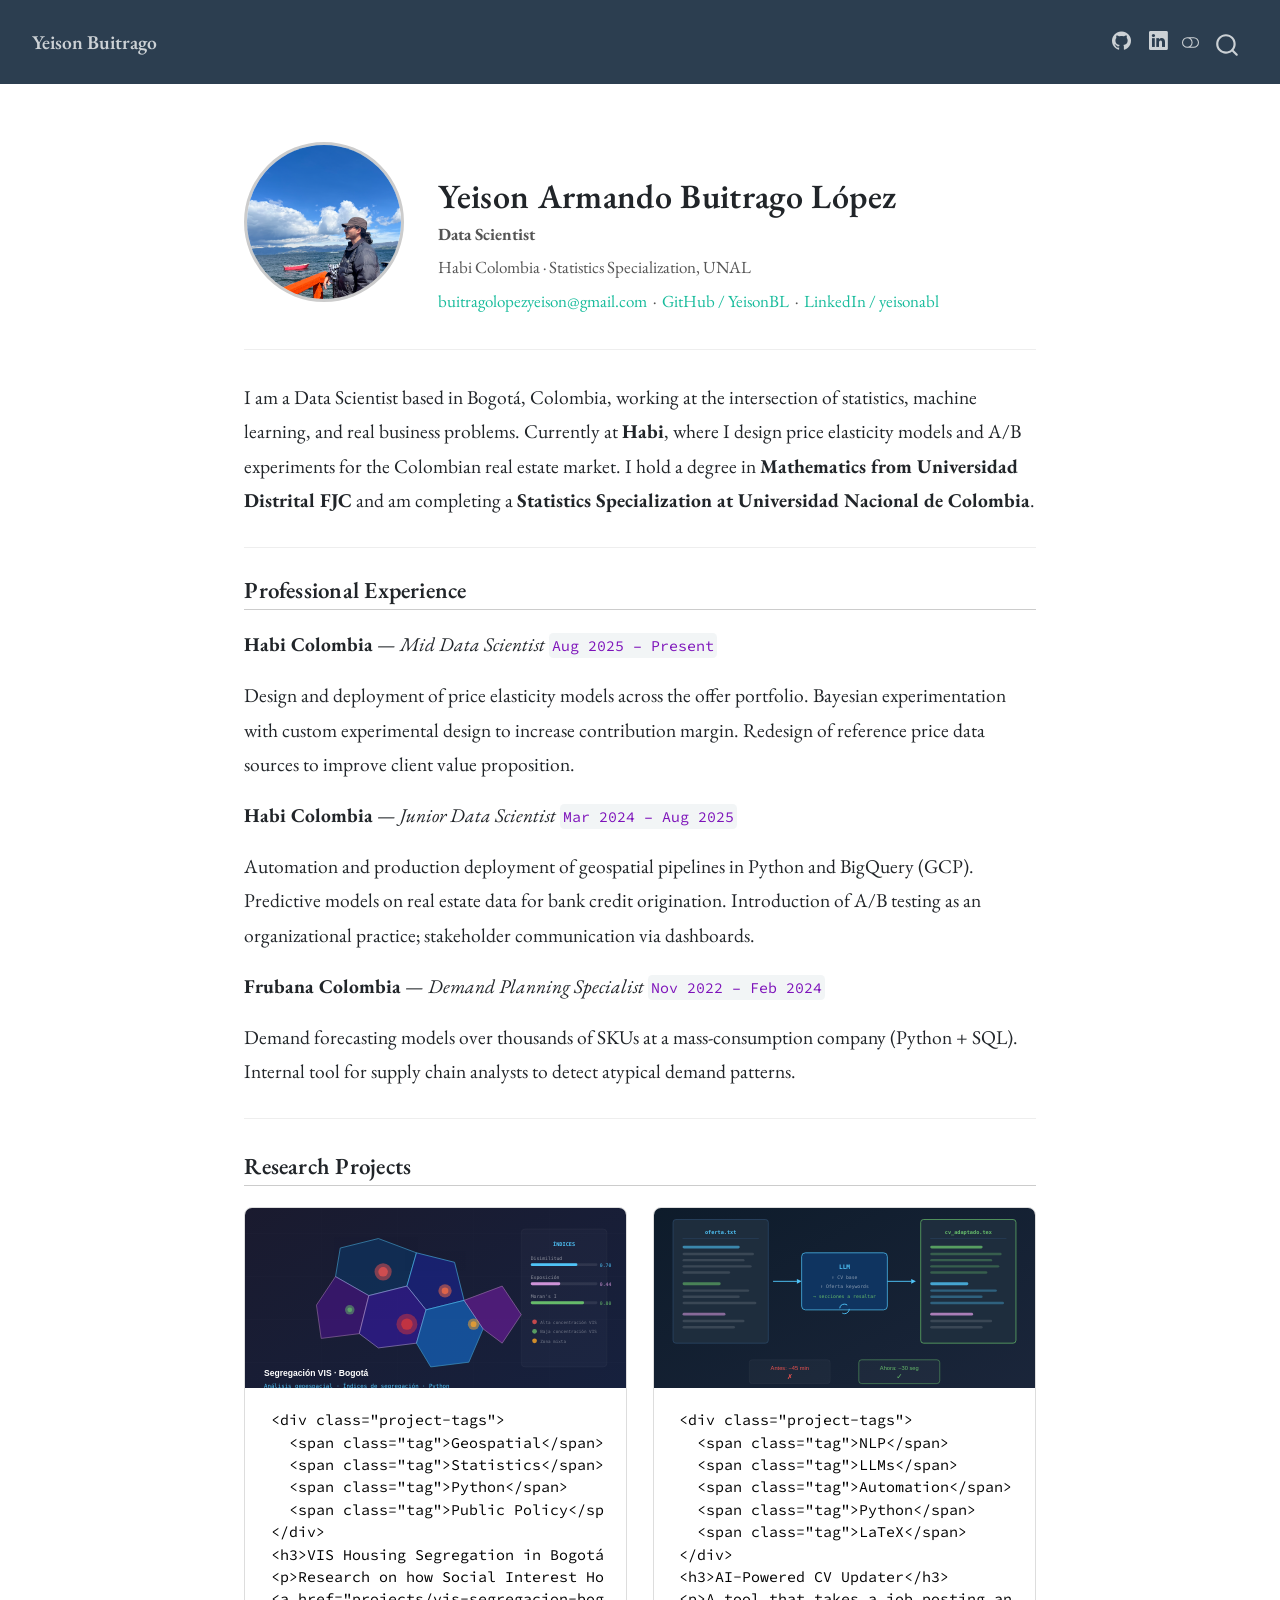
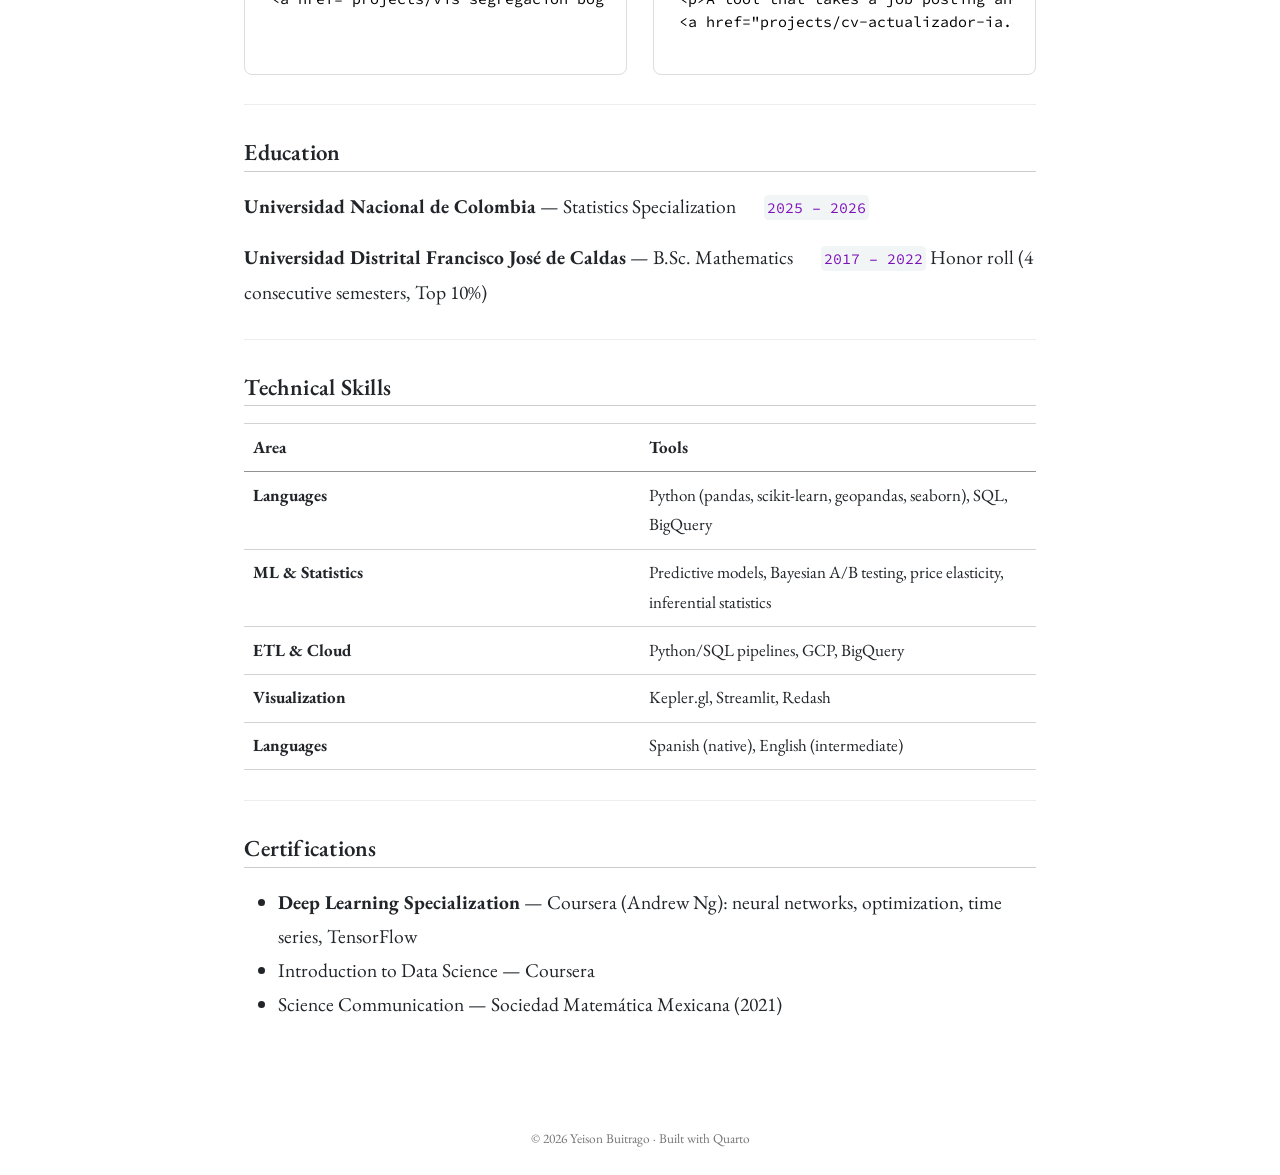
==== docs/index.html @ 9dc0e3a6 "feat: add project cards with images and tags Co-Authored-By: Claude Sonnet 4.6 <noreply@anthropic.co" ====
<!DOCTYPE html>
<html xmlns="http://www.w3.org/1999/xhtml" lang="en" xml:lang="en"><head>

<meta charset="utf-8">
<meta name="generator" content="quarto-1.9.36">

<meta name="viewport" content="width=device-width, initial-scale=1.0, user-scalable=yes">


<title>Yeison Buitrago · Data Scientist</title>
<style>
/* Default styles provided by pandoc.
** See https://pandoc.org/MANUAL.html#variables-for-html for config info.
*/
code{white-space: pre-wrap;}
span.smallcaps{font-variant: small-caps;}
div.columns{display: flex; gap: min(4vw, 1.5em);}
div.column{flex: auto; overflow-x: auto;}
div.hanging-indent{margin-left: 1.5em; text-indent: -1.5em;}
ul.task-list{list-style: none;}
ul.task-list li input[type="checkbox"] {
  width: 0.8em;
  margin: 0 0.8em 0.2em -1em; /* quarto-specific, see https://github.com/quarto-dev/quarto-cli/issues/4556 */ 
  vertical-align: middle;
}
</style>


<script src="site_libs/quarto-nav/quarto-nav.js"></script>
<script src="site_libs/quarto-nav/headroom.min.js"></script>
<script src="site_libs/clipboard/clipboard.min.js"></script>
<script src="site_libs/quarto-search/autocomplete.umd.js"></script>
<script src="site_libs/quarto-search/fuse.min.js"></script>
<script src="site_libs/quarto-search/quarto-search.js"></script>
<meta name="quarto:offset" content="./">
<link href="./assets/favicon.ico" rel="icon">
<script src="site_libs/quarto-html/quarto.js" type="module"></script>
<script src="site_libs/quarto-html/tabsets/tabsets.js" type="module"></script>
<script src="site_libs/quarto-html/popper.min.js"></script>
<script src="site_libs/quarto-html/tippy.umd.min.js"></script>
<script src="site_libs/quarto-html/anchor.min.js"></script>
<link href="site_libs/quarto-html/tippy.css" rel="stylesheet">
<link href="site_libs/quarto-html/quarto-syntax-highlighting-a06763021a52c43c40a351ac8b799b8f.css" rel="stylesheet" class="quarto-color-scheme" id="quarto-text-highlighting-styles">
<link href="site_libs/quarto-html/quarto-syntax-highlighting-dark-dbc92dda8186f57fa2e333fbb71d6a9d.css" rel="stylesheet" class="quarto-color-scheme quarto-color-alternate" id="quarto-text-highlighting-styles">
<link href="site_libs/quarto-html/quarto-syntax-highlighting-a06763021a52c43c40a351ac8b799b8f.css" rel="stylesheet" class="quarto-color-scheme-extra" id="quarto-text-highlighting-styles">
<script src="site_libs/bootstrap/bootstrap.min.js"></script>
<link href="site_libs/bootstrap/bootstrap-icons.css" rel="stylesheet">
<link href="site_libs/bootstrap/bootstrap-116113aa9c8a47437295d5ebc80afb4d.min.css" rel="stylesheet" append-hash="true" class="quarto-color-scheme" id="quarto-bootstrap" data-mode="light">
<link href="site_libs/bootstrap/bootstrap-dark-4ee3db49c2535a8f187f0d04f590a1ac.min.css" rel="stylesheet" append-hash="true" class="quarto-color-scheme quarto-color-alternate" id="quarto-bootstrap" data-mode="dark">
<link href="site_libs/bootstrap/bootstrap-116113aa9c8a47437295d5ebc80afb4d.min.css" rel="stylesheet" append-hash="true" class="quarto-color-scheme-extra" id="quarto-bootstrap" data-mode="light">
<script id="quarto-search-options" type="application/json">{
  "location": "navbar",
  "copy-button": false,
  "collapse-after": 3,
  "panel-placement": "end",
  "type": "overlay",
  "limit": 50,
  "keyboard-shortcut": [
    "f",
    "/",
    "s"
  ],
  "show-item-context": false,
  "language": {
    "search-no-results-text": "No results",
    "search-matching-documents-text": "matching documents",
    "search-copy-link-title": "Copy link to search",
    "search-hide-matches-text": "Hide additional matches",
    "search-more-match-text": "more match in this document",
    "search-more-matches-text": "more matches in this document",
    "search-clear-button-title": "Clear",
    "search-text-placeholder": "",
    "search-detached-cancel-button-title": "Cancel",
    "search-submit-button-title": "Submit",
    "search-label": "Search"
  }
}</script>
<style>html{ scroll-behavior: smooth; }</style>


<link rel="stylesheet" href="styles.css">
</head>

<body class="nav-fixed fullcontent quarto-light"><script id="quarto-html-before-body" type="application/javascript">
    const toggleBodyColorMode = (bsSheetEl) => {
      const mode = bsSheetEl.getAttribute("data-mode");
      const bodyEl = window.document.querySelector("body");
      if (mode === "dark") {
        bodyEl.classList.add("quarto-dark");
        bodyEl.classList.remove("quarto-light");
      } else {
        bodyEl.classList.add("quarto-light");
        bodyEl.classList.remove("quarto-dark");
      }
    }
    const toggleBodyColorPrimary = () => {
      const bsSheetEl = window.document.querySelector("link#quarto-bootstrap:not([rel=disabled-stylesheet])");
      if (bsSheetEl) {
        toggleBodyColorMode(bsSheetEl);
      }
    }
    const setColorSchemeToggle = (alternate) => {
      const toggles = window.document.querySelectorAll('.quarto-color-scheme-toggle');
      for (let i=0; i < toggles.length; i++) {
        const toggle = toggles[i];
        if (toggle) {
          if (alternate) {
            toggle.classList.add("alternate");
          } else {
            toggle.classList.remove("alternate");
          }
        }
      }
    };
    const toggleColorMode = (alternate) => {
      // Switch the stylesheets
      const primaryStylesheets = window.document.querySelectorAll('link.quarto-color-scheme:not(.quarto-color-alternate)');
      const alternateStylesheets = window.document.querySelectorAll('link.quarto-color-scheme.quarto-color-alternate');
      manageTransitions('#quarto-margin-sidebar .nav-link', false);
      if (alternate) {
        // note: dark is layered on light, we don't disable primary!
        enableStylesheet(alternateStylesheets);
        for (const sheetNode of alternateStylesheets) {
          if (sheetNode.id === "quarto-bootstrap") {
            toggleBodyColorMode(sheetNode);
          }
        }
      } else {
        disableStylesheet(alternateStylesheets);
        enableStylesheet(primaryStylesheets)
        toggleBodyColorPrimary();
      }
      manageTransitions('#quarto-margin-sidebar .nav-link', true);
      // Switch the toggles
      setColorSchemeToggle(alternate)
      // Hack to workaround the fact that safari doesn't
      // properly recolor the scrollbar when toggling (#1455)
      if (navigator.userAgent.indexOf('Safari') > 0 && navigator.userAgent.indexOf('Chrome') == -1) {
        manageTransitions("body", false);
        window.scrollTo(0, 1);
        setTimeout(() => {
          window.scrollTo(0, 0);
          manageTransitions("body", true);
        }, 40);
      }
    }
    const disableStylesheet = (stylesheets) => {
      for (let i=0; i < stylesheets.length; i++) {
        const stylesheet = stylesheets[i];
        stylesheet.rel = 'disabled-stylesheet';
      }
    }
    const enableStylesheet = (stylesheets) => {
      for (let i=0; i < stylesheets.length; i++) {
        const stylesheet = stylesheets[i];
        if(stylesheet.rel !== 'stylesheet') { // for Chrome, which will still FOUC without this check
          stylesheet.rel = 'stylesheet';
        }
      }
    }
    const manageTransitions = (selector, allowTransitions) => {
      const els = window.document.querySelectorAll(selector);
      for (let i=0; i < els.length; i++) {
        const el = els[i];
        if (allowTransitions) {
          el.classList.remove('notransition');
        } else {
          el.classList.add('notransition');
        }
      }
    }
    const isFileUrl = () => {
      return window.location.protocol === 'file:';
    }
    const hasAlternateSentinel = () => {
      let styleSentinel = getColorSchemeSentinel();
      if (styleSentinel !== null) {
        return styleSentinel === "alternate";
      } else {
        return false;
      }
    }
    const setStyleSentinel = (alternate) => {
      const value = alternate ? "alternate" : "default";
      if (!isFileUrl()) {
        window.localStorage.setItem("quarto-color-scheme", value);
      } else {
        localAlternateSentinel = value;
      }
    }
    const getColorSchemeSentinel = () => {
      if (!isFileUrl()) {
        const storageValue = window.localStorage.getItem("quarto-color-scheme");
        return storageValue != null ? storageValue : localAlternateSentinel;
      } else {
        return localAlternateSentinel;
      }
    }
    const toggleGiscusIfUsed = (isAlternate, darkModeDefault) => {
      const baseTheme = document.querySelector('#giscus-base-theme')?.value ?? 'light';
      const alternateTheme = document.querySelector('#giscus-alt-theme')?.value ?? 'dark';
      let newTheme = '';
      if(authorPrefersDark) {
        newTheme = isAlternate ? baseTheme : alternateTheme;
      } else {
        newTheme = isAlternate ? alternateTheme : baseTheme;
      }
      const changeGiscusTheme = () => {
        // From: https://github.com/giscus/giscus/issues/336
        const sendMessage = (message) => {
          const iframe = document.querySelector('iframe.giscus-frame');
          if (!iframe) return;
          iframe.contentWindow.postMessage({ giscus: message }, 'https://giscus.app');
        }
        sendMessage({
          setConfig: {
            theme: newTheme
          }
        });
      }
      const isGiscussLoaded = window.document.querySelector('iframe.giscus-frame') !== null;
      if (isGiscussLoaded) {
        changeGiscusTheme();
      }
    };
    const authorPrefersDark = false;
    const darkModeDefault = authorPrefersDark;
      document.querySelector('link#quarto-text-highlighting-styles.quarto-color-scheme-extra').rel = 'disabled-stylesheet';
      document.querySelector('link#quarto-bootstrap.quarto-color-scheme-extra').rel = 'disabled-stylesheet';
    let localAlternateSentinel = darkModeDefault ? 'alternate' : 'default';
    // Dark / light mode switch
    window.quartoToggleColorScheme = () => {
      // Read the current dark / light value
      let toAlternate = !hasAlternateSentinel();
      toggleColorMode(toAlternate);
      setStyleSentinel(toAlternate);
      toggleGiscusIfUsed(toAlternate, darkModeDefault);
      window.dispatchEvent(new Event('resize'));
    };
    // Switch to dark mode if need be
    if (hasAlternateSentinel()) {
      toggleColorMode(true);
    } else {
      toggleColorMode(false);
    }
  </script>

<div id="quarto-search-results"></div>
  <header id="quarto-header" class="headroom fixed-top">
    <nav class="navbar navbar-expand-lg " data-bs-theme="dark">
      <div class="navbar-container container-fluid">
      <div class="navbar-brand-container mx-auto">
    <a class="navbar-brand" href="./index.html">
    <span class="navbar-title">Yeison Buitrago</span>
    </a>
  </div>
            <div id="quarto-search" class="" title="Search"></div>
          <button class="navbar-toggler" type="button" data-bs-toggle="collapse" data-bs-target="#navbarCollapse" aria-controls="navbarCollapse" role="menu" aria-expanded="false" aria-label="Toggle navigation" onclick="if (window.quartoToggleHeadroom) { window.quartoToggleHeadroom(); }">
  <span class="navbar-toggler-icon"></span>
</button>
          <div class="collapse navbar-collapse" id="navbarCollapse">
            <ul class="navbar-nav navbar-nav-scroll ms-auto">
  <li class="nav-item compact">
    <a class="nav-link" href="https://github.com/YeisonBL"> <i class="bi bi-github" role="img" aria-label="GitHub">
</i> 
<span class="menu-text"></span></a>
  </li>  
  <li class="nav-item compact">
    <a class="nav-link" href="https://linkedin.com/in/yeisonabl"> <i class="bi bi-linkedin" role="img" aria-label="LinkedIn">
</i> 
<span class="menu-text"></span></a>
  </li>  
</ul>
          </div> <!-- /navcollapse -->
            <div class="quarto-navbar-tools">
  <a href="" class="quarto-color-scheme-toggle quarto-navigation-tool  px-1" onclick="window.quartoToggleColorScheme(); return false;" title="Toggle dark mode"><i class="bi"></i></a>
</div>
      </div> <!-- /container-fluid -->
    </nav>
</header>
<!-- content -->
<div id="quarto-content" class="quarto-container page-columns page-rows-contents page-layout-article page-navbar">
<!-- sidebar -->
<!-- margin-sidebar -->
    
<!-- main -->
<main class="content" id="quarto-document-content"><header id="title-block-header" class="quarto-title-block"></header>





<div class="author-header">
<div class="author-photo">
<p><img src="assets/yeison.png" class="img-fluid"></p>
</div>
<section id="yeison-armando-buitrago-lópez" class="level1 author-info">
<h1>Yeison Armando Buitrago López</h1>
<p><strong>Data Scientist</strong></p>
<p>Habi Colombia · Statistics Specialization, UNAL</p>
<p><a href="mailto:buitragolopezyeison@gmail.com">buitragolopezyeison@gmail.com</a> &nbsp;·&nbsp; <a href="https://github.com/YeisonBL">GitHub / YeisonBL</a> &nbsp;·&nbsp; <a href="https://linkedin.com/in/yeisonabl">LinkedIn / yeisonabl</a></p>
</section>
</div>
<hr>
<p>I am a Data Scientist based in Bogotá, Colombia, working at the intersection of statistics, machine learning, and real business problems. Currently at <strong>Habi</strong>, where I design price elasticity models and A/B experiments for the Colombian real estate market. I hold a degree in <strong>Mathematics from Universidad Distrital FJC</strong> and am completing a <strong>Statistics Specialization at Universidad Nacional de Colombia</strong>.</p>
<hr>
<section id="professional-experience" class="level2">
<h2 class="anchored" data-anchor-id="professional-experience">Professional Experience</h2>
<p><strong>Habi Colombia</strong> — <em>Mid Data Scientist</em> <code>Aug 2025 – Present</code></p>
<p>Design and deployment of price elasticity models across the offer portfolio. Bayesian experimentation with custom experimental design to increase contribution margin. Redesign of reference price data sources to improve client value proposition.</p>
<p><strong>Habi Colombia</strong> — <em>Junior Data Scientist</em> <code>Mar 2024 – Aug 2025</code></p>
<p>Automation and production deployment of geospatial pipelines in Python and BigQuery (GCP). Predictive models on real estate data for bank credit origination. Introduction of A/B testing as an organizational practice; stakeholder communication via dashboards.</p>
<p><strong>Frubana Colombia</strong> — <em>Demand Planning Specialist</em> <code>Nov 2022 – Feb 2024</code></p>
<p>Demand forecasting models over thousands of SKUs at a mass-consumption company (Python + SQL). Internal tool for supply chain analysts to detect atypical demand patterns.</p>
<hr>
</section>
<section id="research-projects" class="level2">
<h2 class="anchored" data-anchor-id="research-projects">Research Projects</h2>
<div class="project-grid">
<div class="project-card">
<a href="./projects/vis-segregacion-bogota.html"><img src="assets/vis-bogota-preview.svg" alt="VIS Segregation preview"></a>
<div class="project-card-body">
<pre><code>&lt;div class="project-tags"&gt;
  &lt;span class="tag"&gt;Geospatial&lt;/span&gt;
  &lt;span class="tag"&gt;Statistics&lt;/span&gt;
  &lt;span class="tag"&gt;Python&lt;/span&gt;
  &lt;span class="tag"&gt;Public Policy&lt;/span&gt;
&lt;/div&gt;
&lt;h3&gt;VIS Housing Segregation in Bogotá&lt;/h3&gt;
&lt;p&gt;Research on how Social Interest Housing contributes to urban segregation in Bogotá. Dissimilarity indices, Moran's I spatial autocorrelation, and interactive maps with Kepler.gl.&lt;/p&gt;
&lt;a href="projects/vis-segregacion-bogota.qmd" class="project-link"&gt;View project →&lt;/a&gt;</code></pre>
</div>
</div>
<div class="project-card">
<a href="./projects/cv-actualizador-ia.html"><img src="assets/cv-updater-preview.svg" alt="CV Updater preview"></a>
<div class="project-card-body">
<pre><code>&lt;div class="project-tags"&gt;
  &lt;span class="tag"&gt;NLP&lt;/span&gt;
  &lt;span class="tag"&gt;LLMs&lt;/span&gt;
  &lt;span class="tag"&gt;Automation&lt;/span&gt;
  &lt;span class="tag"&gt;Python&lt;/span&gt;
  &lt;span class="tag"&gt;LaTeX&lt;/span&gt;
&lt;/div&gt;
&lt;h3&gt;AI-Powered CV Updater&lt;/h3&gt;
&lt;p&gt;A tool that takes a job posting and automatically updates a LaTeX CV using a language model — reducing to seconds what otherwise takes hours.&lt;/p&gt;
&lt;a href="projects/cv-actualizador-ia.qmd" class="project-link"&gt;View project →&lt;/a&gt;</code></pre>
</div>
</div>
</div>
<hr>
</section>
<section id="education" class="level2">
<h2 class="anchored" data-anchor-id="education">Education</h2>
<p><strong>Universidad Nacional de Colombia</strong> — Statistics Specialization   <code>2025 – 2026</code></p>
<p><strong>Universidad Distrital Francisco José de Caldas</strong> — B.Sc. Mathematics   <code>2017 – 2022</code> Honor roll (4 consecutive semesters, Top 10%)</p>
<hr>
</section>
<section id="technical-skills" class="level2">
<h2 class="anchored" data-anchor-id="technical-skills">Technical Skills</h2>
<table class="caption-top table">
<colgroup>
<col style="width: 50%">
<col style="width: 50%">
</colgroup>
<thead>
<tr class="header">
<th>Area</th>
<th>Tools</th>
</tr>
</thead>
<tbody>
<tr class="odd">
<td><strong>Languages</strong></td>
<td>Python (pandas, scikit-learn, geopandas, seaborn), SQL, BigQuery</td>
</tr>
<tr class="even">
<td><strong>ML &amp; Statistics</strong></td>
<td>Predictive models, Bayesian A/B testing, price elasticity, inferential statistics</td>
</tr>
<tr class="odd">
<td><strong>ETL &amp; Cloud</strong></td>
<td>Python/SQL pipelines, GCP, BigQuery</td>
</tr>
<tr class="even">
<td><strong>Visualization</strong></td>
<td>Kepler.gl, Streamlit, Redash</td>
</tr>
<tr class="odd">
<td><strong>Languages</strong></td>
<td>Spanish (native), English (intermediate)</td>
</tr>
</tbody>
</table>
<hr>
</section>
<section id="certifications" class="level2">
<h2 class="anchored" data-anchor-id="certifications">Certifications</h2>
<ul>
<li><strong>Deep Learning Specialization</strong> — Coursera (Andrew Ng): neural networks, optimization, time series, TensorFlow</li>
<li>Introduction to Data Science — Coursera</li>
<li>Science Communication — Sociedad Matemática Mexicana (2021)</li>
</ul>


</section>

</main> <!-- /main -->
<script id="quarto-html-after-body" type="application/javascript">
  window.document.addEventListener("DOMContentLoaded", function (event) {
    // Ensure there is a toggle, if there isn't float one in the top right
    if (window.document.querySelector('.quarto-color-scheme-toggle') === null) {
      const a = window.document.createElement('a');
      a.classList.add('top-right');
      a.classList.add('quarto-color-scheme-toggle');
      a.href = "";
      a.onclick = function() { try { window.quartoToggleColorScheme(); } catch {} return false; };
      const i = window.document.createElement("i");
      i.classList.add('bi');
      a.appendChild(i);
      window.document.body.appendChild(a);
    }
    setColorSchemeToggle(hasAlternateSentinel())
    const icon = "";
    const anchorJS = new window.AnchorJS();
    anchorJS.options = {
      placement: 'right',
      icon: icon
    };
    anchorJS.add('.anchored');
    const isCodeAnnotation = (el) => {
      for (const clz of el.classList) {
        if (clz.startsWith('code-annotation-')) {                     
          return true;
        }
      }
      return false;
    }
    const onCopySuccess = function(e) {
      // button target
      const button = e.trigger;
      // don't keep focus
      button.blur();
      // flash "checked"
      button.classList.add('code-copy-button-checked');
      var currentTitle = button.getAttribute("title");
      button.setAttribute("title", "Copied!");
      let tooltip;
      if (window.bootstrap) {
        button.setAttribute("data-bs-toggle", "tooltip");
        button.setAttribute("data-bs-placement", "left");
        button.setAttribute("data-bs-title", "Copied!");
        tooltip = new bootstrap.Tooltip(button, 
          { trigger: "manual", 
            customClass: "code-copy-button-tooltip",
            offset: [0, -8]});
        tooltip.show();    
      }
      setTimeout(function() {
        if (tooltip) {
          tooltip.hide();
          button.removeAttribute("data-bs-title");
          button.removeAttribute("data-bs-toggle");
          button.removeAttribute("data-bs-placement");
        }
        button.setAttribute("title", currentTitle);
        button.classList.remove('code-copy-button-checked');
      }, 1000);
      // clear code selection
      e.clearSelection();
    }
    const getTextToCopy = function(trigger) {
      const outerScaffold = trigger.parentElement.cloneNode(true);
      const codeEl = outerScaffold.querySelector('code');
      for (const childEl of codeEl.children) {
        if (isCodeAnnotation(childEl)) {
          childEl.remove();
        }
      }
      return codeEl.innerText;
    }
    const clipboard = new window.ClipboardJS('.code-copy-button:not([data-in-quarto-modal])', {
      text: getTextToCopy
    });
    clipboard.on('success', onCopySuccess);
    if (window.document.getElementById('quarto-embedded-source-code-modal')) {
      const clipboardModal = new window.ClipboardJS('.code-copy-button[data-in-quarto-modal]', {
        text: getTextToCopy,
        container: window.document.getElementById('quarto-embedded-source-code-modal')
      });
      clipboardModal.on('success', onCopySuccess);
    }
      var localhostRegex = new RegExp(/^(?:http|https):\/\/localhost\:?[0-9]*\//);
      var mailtoRegex = new RegExp(/^mailto:/);
        var filterRegex = new RegExp('/' + window.location.host + '/');
      var isInternal = (href) => {
          return filterRegex.test(href) || localhostRegex.test(href) || mailtoRegex.test(href);
      }
      // Inspect non-navigation links and adorn them if external
     var links = window.document.querySelectorAll('a[href]:not(.nav-link):not(.navbar-brand):not(.toc-action):not(.sidebar-link):not(.sidebar-item-toggle):not(.pagination-link):not(.no-external):not([aria-hidden]):not(.dropdown-item):not(.quarto-navigation-tool):not(.about-link)');
      for (var i=0; i<links.length; i++) {
        const link = links[i];
        if (!isInternal(link.href)) {
          // undo the damage that might have been done by quarto-nav.js in the case of
          // links that we want to consider external
          if (link.dataset.originalHref !== undefined) {
            link.href = link.dataset.originalHref;
          }
        }
      }
    function tippyHover(el, contentFn, onTriggerFn, onUntriggerFn) {
      const config = {
        allowHTML: true,
        maxWidth: 500,
        delay: 100,
        arrow: false,
        appendTo: function(el) {
            return el.parentElement;
        },
        interactive: true,
        interactiveBorder: 10,
        theme: 'quarto',
        placement: 'bottom-start',
      };
      if (contentFn) {
        config.content = contentFn;
      }
      if (onTriggerFn) {
        config.onTrigger = onTriggerFn;
      }
      if (onUntriggerFn) {
        config.onUntrigger = onUntriggerFn;
      }
      window.tippy(el, config); 
    }
    const noterefs = window.document.querySelectorAll('a[role="doc-noteref"]');
    for (var i=0; i<noterefs.length; i++) {
      const ref = noterefs[i];
      tippyHover(ref, function() {
        // use id or data attribute instead here
        let href = ref.getAttribute('data-footnote-href') || ref.getAttribute('href');
        try { href = new URL(href).hash; } catch {}
        const id = href.replace(/^#\/?/, "");
        const note = window.document.getElementById(id);
        if (note) {
          return note.innerHTML;
        } else {
          return "";
        }
      });
    }
    const xrefs = window.document.querySelectorAll('a.quarto-xref');
    const processXRef = (id, note) => {
      // Strip column container classes
      const stripColumnClz = (el) => {
        el.classList.remove("page-full", "page-columns");
        if (el.children) {
          for (const child of el.children) {
            stripColumnClz(child);
          }
        }
      }
      stripColumnClz(note)
      if (id === null || id.startsWith('sec-')) {
        // Special case sections, only their first couple elements
        const container = document.createElement("div");
        if (note.children && note.children.length > 2) {
          container.appendChild(note.children[0].cloneNode(true));
          for (let i = 1; i < note.children.length; i++) {
            const child = note.children[i];
            if (child.tagName === "P" && child.innerText === "") {
              continue;
            } else {
              container.appendChild(child.cloneNode(true));
              break;
            }
          }
          if (window.Quarto?.typesetMath) {
            window.Quarto.typesetMath(container);
          }
          return container.innerHTML
        } else {
          if (window.Quarto?.typesetMath) {
            window.Quarto.typesetMath(note);
          }
          return note.innerHTML;
        }
      } else {
        // Remove any anchor links if they are present
        const anchorLink = note.querySelector('a.anchorjs-link');
        if (anchorLink) {
          anchorLink.remove();
        }
        if (window.Quarto?.typesetMath) {
          window.Quarto.typesetMath(note);
        }
        if (note.classList.contains("callout")) {
          return note.outerHTML;
        } else {
          return note.innerHTML;
        }
      }
    }
    for (var i=0; i<xrefs.length; i++) {
      const xref = xrefs[i];
      tippyHover(xref, undefined, function(instance) {
        instance.disable();
        let url = xref.getAttribute('href');
        let hash = undefined; 
        if (url.startsWith('#')) {
          hash = url;
        } else {
          try { hash = new URL(url).hash; } catch {}
        }
        if (hash) {
          const id = hash.replace(/^#\/?/, "");
          const note = window.document.getElementById(id);
          if (note !== null) {
            try {
              const html = processXRef(id, note.cloneNode(true));
              instance.setContent(html);
            } finally {
              instance.enable();
              instance.show();
            }
          } else {
            // See if we can fetch this
            fetch(url.split('#')[0])
            .then(res => res.text())
            .then(html => {
              const parser = new DOMParser();
              const htmlDoc = parser.parseFromString(html, "text/html");
              const note = htmlDoc.getElementById(id);
              if (note !== null) {
                const html = processXRef(id, note);
                instance.setContent(html);
              } 
            }).finally(() => {
              instance.enable();
              instance.show();
            });
          }
        } else {
          // See if we can fetch a full url (with no hash to target)
          // This is a special case and we should probably do some content thinning / targeting
          fetch(url)
          .then(res => res.text())
          .then(html => {
            const parser = new DOMParser();
            const htmlDoc = parser.parseFromString(html, "text/html");
            const note = htmlDoc.querySelector('main.content');
            if (note !== null) {
              // This should only happen for chapter cross references
              // (since there is no id in the URL)
              // remove the first header
              if (note.children.length > 0 && note.children[0].tagName === "HEADER") {
                note.children[0].remove();
              }
              const html = processXRef(null, note);
              instance.setContent(html);
            } 
          }).finally(() => {
            instance.enable();
            instance.show();
          });
        }
      }, function(instance) {
      });
    }
        let selectedAnnoteEl;
        const selectorForAnnotation = ( cell, annotation) => {
          let cellAttr = 'data-code-cell="' + cell + '"';
          let lineAttr = 'data-code-annotation="' +  annotation + '"';
          const selector = 'span[' + cellAttr + '][' + lineAttr + ']';
          return selector;
        }
        const selectCodeLines = (annoteEl) => {
          const doc = window.document;
          const targetCell = annoteEl.getAttribute("data-target-cell");
          const targetAnnotation = annoteEl.getAttribute("data-target-annotation");
          const annoteSpan = window.document.querySelector(selectorForAnnotation(targetCell, targetAnnotation));
          const lines = annoteSpan.getAttribute("data-code-lines").split(",");
          const lineIds = lines.map((line) => {
            return targetCell + "-" + line;
          })
          let top = null;
          let height = null;
          let parent = null;
          if (lineIds.length > 0) {
              //compute the position of the single el (top and bottom and make a div)
              const el = window.document.getElementById(lineIds[0]);
              top = el.offsetTop;
              height = el.offsetHeight;
              parent = el.parentElement.parentElement;
            if (lineIds.length > 1) {
              const lastEl = window.document.getElementById(lineIds[lineIds.length - 1]);
              const bottom = lastEl.offsetTop + lastEl.offsetHeight;
              height = bottom - top;
            }
            if (top !== null && height !== null && parent !== null) {
              // cook up a div (if necessary) and position it 
              let div = window.document.getElementById("code-annotation-line-highlight");
              if (div === null) {
                div = window.document.createElement("div");
                div.setAttribute("id", "code-annotation-line-highlight");
                div.style.position = 'absolute';
                parent.appendChild(div);
              }
              div.style.top = top - 2 + "px";
              div.style.height = height + 4 + "px";
              div.style.left = 0;
              let gutterDiv = window.document.getElementById("code-annotation-line-highlight-gutter");
              if (gutterDiv === null) {
                gutterDiv = window.document.createElement("div");
                gutterDiv.setAttribute("id", "code-annotation-line-highlight-gutter");
                gutterDiv.style.position = 'absolute';
                const codeCell = window.document.getElementById(targetCell);
                const gutter = codeCell.querySelector('.code-annotation-gutter');
                gutter.appendChild(gutterDiv);
              }
              gutterDiv.style.top = top - 2 + "px";
              gutterDiv.style.height = height + 4 + "px";
            }
            selectedAnnoteEl = annoteEl;
          }
        };
        const unselectCodeLines = () => {
          const elementsIds = ["code-annotation-line-highlight", "code-annotation-line-highlight-gutter"];
          elementsIds.forEach((elId) => {
            const div = window.document.getElementById(elId);
            if (div) {
              div.remove();
            }
          });
          selectedAnnoteEl = undefined;
        };
          // Handle positioning of the toggle
      window.addEventListener(
        "resize",
        throttle(() => {
          elRect = undefined;
          if (selectedAnnoteEl) {
            selectCodeLines(selectedAnnoteEl);
          }
        }, 10)
      );
      function throttle(fn, ms) {
      let throttle = false;
      let timer;
        return (...args) => {
          if(!throttle) { // first call gets through
              fn.apply(this, args);
              throttle = true;
          } else { // all the others get throttled
              if(timer) clearTimeout(timer); // cancel #2
              timer = setTimeout(() => {
                fn.apply(this, args);
                timer = throttle = false;
              }, ms);
          }
        };
      }
        // Attach click handler to the DT
        const annoteDls = window.document.querySelectorAll('dt[data-target-cell]');
        for (const annoteDlNode of annoteDls) {
          annoteDlNode.addEventListener('click', (event) => {
            const clickedEl = event.target;
            if (clickedEl !== selectedAnnoteEl) {
              unselectCodeLines();
              const activeEl = window.document.querySelector('dt[data-target-cell].code-annotation-active');
              if (activeEl) {
                activeEl.classList.remove('code-annotation-active');
              }
              selectCodeLines(clickedEl);
              clickedEl.classList.add('code-annotation-active');
            } else {
              // Unselect the line
              unselectCodeLines();
              clickedEl.classList.remove('code-annotation-active');
            }
          });
        }
    const findCites = (el) => {
      const parentEl = el.parentElement;
      if (parentEl) {
        const cites = parentEl.dataset.cites;
        if (cites) {
          return {
            el,
            cites: cites.split(' ')
          };
        } else {
          return findCites(el.parentElement)
        }
      } else {
        return undefined;
      }
    };
    var bibliorefs = window.document.querySelectorAll('a[role="doc-biblioref"]');
    for (var i=0; i<bibliorefs.length; i++) {
      const ref = bibliorefs[i];
      const citeInfo = findCites(ref);
      if (citeInfo) {
        tippyHover(citeInfo.el, function() {
          var popup = window.document.createElement('div');
          citeInfo.cites.forEach(function(cite) {
            var citeDiv = window.document.createElement('div');
            citeDiv.classList.add('hanging-indent');
            citeDiv.classList.add('csl-entry');
            var biblioDiv = window.document.getElementById('ref-' + cite);
            if (biblioDiv) {
              citeDiv.innerHTML = biblioDiv.innerHTML;
            }
            popup.appendChild(citeDiv);
          });
          return popup.innerHTML;
        });
      }
    }
  });
  </script>
</div> <!-- /content -->
<footer class="footer">
  <div class="nav-footer">
    <div class="nav-footer-left">
      &nbsp;
    </div>   
    <div class="nav-footer-center">
<p>© 2026 Yeison Buitrago · Built with <a href="https://quarto.org">Quarto</a></p>
</div>
    <div class="nav-footer-right">
      &nbsp;
    </div>
  </div>
</footer>




<script src="site_libs/quarto-html/zenscroll-min.js"></script>
</body></html>
---- docs/site_libs/quarto-html/tippy.css ----
.tippy-box[data-animation=fade][data-state=hidden]{opacity:0}[data-tippy-root]{max-width:calc(100vw - 10px)}.tippy-box{position:relative;background-color:#333;color:#fff;border-radius:4px;font-size:14px;line-height:1.4;white-space:normal;outline:0;transition-property:transform,visibility,opacity}.tippy-box[data-placement^=top]>.tippy-arrow{bottom:0}.tippy-box[data-placement^=top]>.tippy-arrow:before{bottom:-7px;left:0;border-width:8px 8px 0;border-top-color:initial;transform-origin:center top}.tippy-box[data-placement^=bottom]>.tippy-arrow{top:0}.tippy-box[data-placement^=bottom]>.tippy-arrow:before{top:-7px;left:0;border-width:0 8px 8px;border-bottom-color:initial;transform-origin:center bottom}.tippy-box[data-placement^=left]>.tippy-arrow{right:0}.tippy-box[data-placement^=left]>.tippy-arrow:before{border-width:8px 0 8px 8px;border-left-color:initial;right:-7px;transform-origin:center left}.tippy-box[data-placement^=right]>.tippy-arrow{left:0}.tippy-box[data-placement^=right]>.tippy-arrow:before{left:-7px;border-width:8px 8px 8px 0;border-right-color:initial;transform-origin:center right}.tippy-box[data-inertia][data-state=visible]{transition-timing-function:cubic-bezier(.54,1.5,.38,1.11)}.tippy-arrow{width:16px;height:16px;color:#333}.tippy-arrow:before{content:"";position:absolute;border-color:transparent;border-style:solid}.tippy-content{position:relative;padding:5px 9px;z-index:1}
---- docs/site_libs/quarto-html/quarto-syntax-highlighting-a06763021a52c43c40a351ac8b799b8f.css ----
/* quarto syntax highlight colors */
:root {
  --quarto-hl-al-color: #ff5555;
  --quarto-hl-an-color: #6a737d;
  --quarto-hl-at-color: #d73a49;
  --quarto-hl-bn-color: #005cc5;
  --quarto-hl-bu-color: #d73a49;
  --quarto-hl-ch-color: #032f62;
  --quarto-hl-co-color: #6a737d;
  --quarto-hl-cv-color: #6a737d;
  --quarto-hl-cn-color: #005cc5;
  --quarto-hl-cf-color: #d73a49;
  --quarto-hl-dt-color: #d73a49;
  --quarto-hl-dv-color: #005cc5;
  --quarto-hl-do-color: #6a737d;
  --quarto-hl-er-color: #ff5555;
  --quarto-hl-ex-color: #d73a49;
  --quarto-hl-fl-color: #005cc5;
  --quarto-hl-fu-color: #6f42c1;
  --quarto-hl-im-color: #032f62;
  --quarto-hl-in-color: #6a737d;
  --quarto-hl-kw-color: #d73a49;
  --quarto-hl-op-color: #24292e;
  --quarto-hl-pp-color: #d73a49;
  --quarto-hl-re-color: #6a737d;
  --quarto-hl-sc-color: #005cc5;
  --quarto-hl-ss-color: #032f62;
  --quarto-hl-st-color: #032f62;
  --quarto-hl-va-color: #e36209;
  --quarto-hl-vs-color: #032f62;
  --quarto-hl-wa-color: #ff5555;
}

/* other quarto variables */
:root {
  --quarto-font-monospace: SFMono-Regular, Menlo, Monaco, Consolas, "Liberation Mono", "Courier New", monospace;
}

/* syntax highlight based on Pandoc's rules */
pre > code.sourceCode > span {
  color: #24292e;
}

code.sourceCode > span {
  color: #24292e;
}

div.sourceCode,
div.sourceCode pre.sourceCode {
  color: #24292e;
}

/* Normal */
code span {
  color: #24292e;
}

/* Alert */
code span.al {
  font-weight: bold;
  color: #ff5555;
}

/* Annotation */
code span.an {
  color: #6a737d;
}

/* Attribute */
code span.at {
  color: #d73a49;
}

/* BaseN */
code span.bn {
  color: #005cc5;
}

/* BuiltIn */
code span.bu {
  color: #d73a49;
}

/* ControlFlow */
code span.cf {
  color: #d73a49;
}

/* Char */
code span.ch {
  color: #032f62;
}

/* Constant */
code span.cn {
  color: #005cc5;
}

/* Comment */
code span.co {
  color: #6a737d;
}

/* CommentVar */
code span.cv {
  color: #6a737d;
}

/* Documentation */
code span.do {
  color: #6a737d;
}

/* DataType */
code span.dt {
  color: #d73a49;
}

/* DecVal */
code span.dv {
  color: #005cc5;
}

/* Error */
code span.er {
  color: #ff5555;
  text-decoration: underline;
}

/* Extension */
code span.ex {
  font-weight: bold;
  color: #d73a49;
}

/* Float */
code span.fl {
  color: #005cc5;
}

/* Function */
code span.fu {
  color: #6f42c1;
}

/* Import */
code span.im {
  color: #032f62;
}

/* Information */
code span.in {
  color: #6a737d;
}

/* Keyword */
code span.kw {
  color: #d73a49;
}

/* Operator */
code span.op {
  color: #24292e;
}

/* Preprocessor */
code span.pp {
  color: #d73a49;
}

/* RegionMarker */
code span.re {
  color: #6a737d;
}

/* SpecialChar */
code span.sc {
  color: #005cc5;
}

/* SpecialString */
code span.ss {
  color: #032f62;
}

/* String */
code span.st {
  color: #032f62;
}

/* Variable */
code span.va {
  color: #e36209;
}

/* VerbatimString */
code span.vs {
  color: #032f62;
}

/* Warning */
code span.wa {
  color: #ff5555;
}

.prevent-inlining {
  content: "</";
}

/*# sourceMappingURL=46e398abf449b319388f84d8d856e60b.css.map */
---- docs/site_libs/quarto-html/quarto-syntax-highlighting-dark-dbc92dda8186f57fa2e333fbb71d6a9d.css ----
/* quarto syntax highlight colors */
:root {
  --quarto-hl-al-color: #ff5555;
  --quarto-hl-an-color: #6a737d;
  --quarto-hl-at-color: #f97583;
  --quarto-hl-bn-color: #79b8ff;
  --quarto-hl-bu-color: #f97583;
  --quarto-hl-ch-color: #9ecbff;
  --quarto-hl-co-color: #6a737d;
  --quarto-hl-cv-color: #6a737d;
  --quarto-hl-cn-color: #79b8ff;
  --quarto-hl-cf-color: #f97583;
  --quarto-hl-dt-color: #f97583;
  --quarto-hl-dv-color: #79b8ff;
  --quarto-hl-do-color: #6a737d;
  --quarto-hl-er-color: #ff5555;
  --quarto-hl-ex-color: #f97583;
  --quarto-hl-fl-color: #79b8ff;
  --quarto-hl-fu-color: #b392f0;
  --quarto-hl-im-color: #9ecbff;
  --quarto-hl-in-color: #6a737d;
  --quarto-hl-kw-color: #f97583;
  --quarto-hl-op-color: #e1e4e8;
  --quarto-hl-pp-color: #f97583;
  --quarto-hl-re-color: #6a737d;
  --quarto-hl-sc-color: #79b8ff;
  --quarto-hl-ss-color: #9ecbff;
  --quarto-hl-st-color: #9ecbff;
  --quarto-hl-va-color: #ffab70;
  --quarto-hl-vs-color: #9ecbff;
  --quarto-hl-wa-color: #ff5555;
}

/* other quarto variables */
:root {
  --quarto-font-monospace: SFMono-Regular, Menlo, Monaco, Consolas, "Liberation Mono", "Courier New", monospace;
}

/* syntax highlight based on Pandoc's rules */
pre > code.sourceCode > span {
  color: #e1e4e8;
}

code.sourceCode > span {
  color: #e1e4e8;
}

div.sourceCode,
div.sourceCode pre.sourceCode {
  color: #e1e4e8;
}

/* Normal */
code span {
  color: #e1e4e8;
}

/* Alert */
code span.al {
  font-weight: bold;
  color: #ff5555;
}

/* Annotation */
code span.an {
  color: #6a737d;
}

/* Attribute */
code span.at {
  color: #f97583;
}

/* BaseN */
code span.bn {
  color: #79b8ff;
}

/* BuiltIn */
code span.bu {
  color: #f97583;
}

/* ControlFlow */
code span.cf {
  color: #f97583;
}

/* Char */
code span.ch {
  color: #9ecbff;
}

/* Constant */
code span.cn {
  color: #79b8ff;
}

/* Comment */
code span.co {
  color: #6a737d;
}

/* CommentVar */
code span.cv {
  color: #6a737d;
}

/* Documentation */
code span.do {
  color: #6a737d;
}

/* DataType */
code span.dt {
  color: #f97583;
}

/* DecVal */
code span.dv {
  color: #79b8ff;
}

/* Error */
code span.er {
  color: #ff5555;
  text-decoration: underline;
}

/* Extension */
code span.ex {
  font-weight: bold;
  color: #f97583;
}

/* Float */
code span.fl {
  color: #79b8ff;
}

/* Function */
code span.fu {
  color: #b392f0;
}

/* Import */
code span.im {
  color: #9ecbff;
}

/* Information */
code span.in {
  color: #6a737d;
}

/* Keyword */
code span.kw {
  color: #f97583;
}

/* Operator */
code span.op {
  color: #e1e4e8;
}

/* Preprocessor */
code span.pp {
  color: #f97583;
}

/* RegionMarker */
code span.re {
  color: #6a737d;
}

/* SpecialChar */
code span.sc {
  color: #79b8ff;
}

/* SpecialString */
code span.ss {
  color: #9ecbff;
}

/* String */
code span.st {
  color: #9ecbff;
}

/* Variable */
code span.va {
  color: #ffab70;
}

/* VerbatimString */
code span.vs {
  color: #9ecbff;
}

/* Warning */
code span.wa {
  color: #ff5555;
}

.prevent-inlining {
  content: "</";
}

/*# sourceMappingURL=5b44f16740065ab3ac5bade16adfc271.css.map */
---- docs/site_libs/quarto-html/quarto-syntax-highlighting-a06763021a52c43c40a351ac8b799b8f.css ----
/* quarto syntax highlight colors */
:root {
  --quarto-hl-al-color: #ff5555;
  --quarto-hl-an-color: #6a737d;
  --quarto-hl-at-color: #d73a49;
  --quarto-hl-bn-color: #005cc5;
  --quarto-hl-bu-color: #d73a49;
  --quarto-hl-ch-color: #032f62;
  --quarto-hl-co-color: #6a737d;
  --quarto-hl-cv-color: #6a737d;
  --quarto-hl-cn-color: #005cc5;
  --quarto-hl-cf-color: #d73a49;
  --quarto-hl-dt-color: #d73a49;
  --quarto-hl-dv-color: #005cc5;
  --quarto-hl-do-color: #6a737d;
  --quarto-hl-er-color: #ff5555;
  --quarto-hl-ex-color: #d73a49;
  --quarto-hl-fl-color: #005cc5;
  --quarto-hl-fu-color: #6f42c1;
  --quarto-hl-im-color: #032f62;
  --quarto-hl-in-color: #6a737d;
  --quarto-hl-kw-color: #d73a49;
  --quarto-hl-op-color: #24292e;
  --quarto-hl-pp-color: #d73a49;
  --quarto-hl-re-color: #6a737d;
  --quarto-hl-sc-color: #005cc5;
  --quarto-hl-ss-color: #032f62;
  --quarto-hl-st-color: #032f62;
  --quarto-hl-va-color: #e36209;
  --quarto-hl-vs-color: #032f62;
  --quarto-hl-wa-color: #ff5555;
}

/* other quarto variables */
:root {
  --quarto-font-monospace: SFMono-Regular, Menlo, Monaco, Consolas, "Liberation Mono", "Courier New", monospace;
}

/* syntax highlight based on Pandoc's rules */
pre > code.sourceCode > span {
  color: #24292e;
}

code.sourceCode > span {
  color: #24292e;
}

div.sourceCode,
div.sourceCode pre.sourceCode {
  color: #24292e;
}

/* Normal */
code span {
  color: #24292e;
}

/* Alert */
code span.al {
  font-weight: bold;
  color: #ff5555;
}

/* Annotation */
code span.an {
  color: #6a737d;
}

/* Attribute */
code span.at {
  color: #d73a49;
}

/* BaseN */
code span.bn {
  color: #005cc5;
}

/* BuiltIn */
code span.bu {
  color: #d73a49;
}

/* ControlFlow */
code span.cf {
  color: #d73a49;
}

/* Char */
code span.ch {
  color: #032f62;
}

/* Constant */
code span.cn {
  color: #005cc5;
}

/* Comment */
code span.co {
  color: #6a737d;
}

/* CommentVar */
code span.cv {
  color: #6a737d;
}

/* Documentation */
code span.do {
  color: #6a737d;
}

/* DataType */
code span.dt {
  color: #d73a49;
}

/* DecVal */
code span.dv {
  color: #005cc5;
}

/* Error */
code span.er {
  color: #ff5555;
  text-decoration: underline;
}

/* Extension */
code span.ex {
  font-weight: bold;
  color: #d73a49;
}

/* Float */
code span.fl {
  color: #005cc5;
}

/* Function */
code span.fu {
  color: #6f42c1;
}

/* Import */
code span.im {
  color: #032f62;
}

/* Information */
code span.in {
  color: #6a737d;
}

/* Keyword */
code span.kw {
  color: #d73a49;
}

/* Operator */
code span.op {
  color: #24292e;
}

/* Preprocessor */
code span.pp {
  color: #d73a49;
}

/* RegionMarker */
code span.re {
  color: #6a737d;
}

/* SpecialChar */
code span.sc {
  color: #005cc5;
}

/* SpecialString */
code span.ss {
  color: #032f62;
}

/* String */
code span.st {
  color: #032f62;
}

/* Variable */
code span.va {
  color: #e36209;
}

/* VerbatimString */
code span.vs {
  color: #032f62;
}

/* Warning */
code span.wa {
  color: #ff5555;
}

.prevent-inlining {
  content: "</";
}

/*# sourceMappingURL=46e398abf449b319388f84d8d856e60b.css.map */
---- docs/styles.css ----
/* ── Academic Typography ── */
@import url('https://fonts.googleapis.com/css2?family=EB+Garamond:ital,wght@0,400;0,500;0,600;1,400;1,500&family=Source+Code+Pro:wght@400;500&display=swap');

body {
  font-family: 'EB Garamond', Georgia, 'Times New Roman', serif;
  font-size: 1.15rem;
  line-height: 1.75;
}

/* Headings */
h1, h2, h3, h4 {
  font-family: 'EB Garamond', Georgia, serif;
  font-weight: 600;
  letter-spacing: 0.01em;
}

h1 { font-size: 2rem; margin-bottom: 0.2rem; }
h2 { font-size: 1.35rem; margin-top: 2rem; border-bottom: 1px solid #ccc; padding-bottom: 0.25rem; }
h3 { font-size: 1.15rem; margin-top: 1.5rem; }

/* Code */
code, pre {
  font-family: 'Source Code Pro', 'Courier New', monospace;
  font-size: 0.88rem;
}

/* ── Author header ── */
.author-header {
  display: flex;
  align-items: center;
  gap: 2rem;
  margin: 1.5rem 0;
}

.author-photo img {
  width: 160px;
  height: 160px;
  object-fit: cover;
  object-position: center top;
  border-radius: 50%;
  border: 3px solid #ccc;
  display: block;
}

.author-info {
  flex: 1;
}

.author-info h1 {
  margin-bottom: 0.15rem;
  border: none;
}

.author-info p {
  margin: 0.2rem 0;
  font-size: 1rem;
  color: #555;
}

/* Dark mode */
[data-bs-theme="dark"] .author-info p {
  color: #aaa;
}

[data-bs-theme="dark"] h2 {
  border-bottom-color: #444;
}

[data-bs-theme="dark"] .author-photo img {
  border-color: #555;
}

/* ── Table ── */
table {
  font-size: 1rem;
  width: 100%;
}

/* ── Links ── */
a {
  text-decoration: none;
}

a:hover {
  text-decoration: underline;
}

/* ── Navbar ── */
.navbar-brand {
  font-family: 'EB Garamond', serif;
  font-size: 1.15rem;
  font-weight: 600;
}

/* ── Horizontal rule ── */
hr {
  margin: 1.75rem 0;
  border-color: #ddd;
  opacity: 0.5;
}

[data-bs-theme="dark"] hr {
  border-color: #444;
}

/* ── Project Cards ── */
.project-grid {
  display: grid;
  grid-template-columns: repeat(auto-fit, minmax(280px, 1fr));
  gap: 1.5rem;
  margin: 1.25rem 0;
}

.project-card {
  border: 1px solid #ddd;
  border-radius: 8px;
  overflow: hidden;
  transition: box-shadow 0.2s, transform 0.2s;
  background: #fff;
}

.project-card:hover {
  box-shadow: 0 6px 24px rgba(0,0,0,0.12);
  transform: translateY(-2px);
}

.project-card > a {
  display: block;
  line-height: 0;
}

.project-card > a img {
  width: 100%;
  height: 180px;
  object-fit: cover;
  display: block;
}

.project-card-body {
  padding: 1.1rem 1.25rem 1.25rem;
}

.project-card-body h3 {
  font-size: 1.1rem;
  margin-top: 0.5rem;
  margin-bottom: 0.5rem;
}

.project-card-body p {
  font-size: 0.97rem;
  color: #444;
  margin-bottom: 0.85rem;
}

.project-tags {
  display: flex;
  flex-wrap: wrap;
  gap: 0.35rem;
  margin-bottom: 0.6rem;
}

.tag {
  font-family: 'Source Code Pro', monospace;
  font-size: 0.72rem;
  background: #f0f0f0;
  color: #333;
  padding: 0.15rem 0.55rem;
  border-radius: 20px;
  white-space: nowrap;
}

.project-link {
  font-family: 'EB Garamond', serif;
  font-size: 0.95rem;
  font-weight: 500;
  text-decoration: none;
}

.project-link:hover {
  text-decoration: underline;
}

/* Dark mode cards */
[data-bs-theme="dark"] .project-card {
  background: #1e2430;
  border-color: #333;
}

[data-bs-theme="dark"] .project-card-body p {
  color: #aaa;
}

[data-bs-theme="dark"] .tag {
  background: #2d3748;
  color: #ccc;
}

/* ── Footer ── */
.nav-footer {
  font-family: 'EB Garamond', serif;
  font-size: 0.95rem;
}

/* ── Project cards ── */
.quarto-listing-grid .card {
  border: 1px solid #e0e0e0;
  border-radius: 6px;
  transition: box-shadow 0.2s;
}

.quarto-listing-grid .card:hover {
  box-shadow: 0 4px 16px rgba(0,0,0,0.12);
}

/* Mobile */
@media (max-width: 600px) {
  .author-header {
    flex-direction: column;
    align-items: center;
    text-align: center;
  }
  .author-photo img {
    width: 130px;
    height: 130px;
  }
}
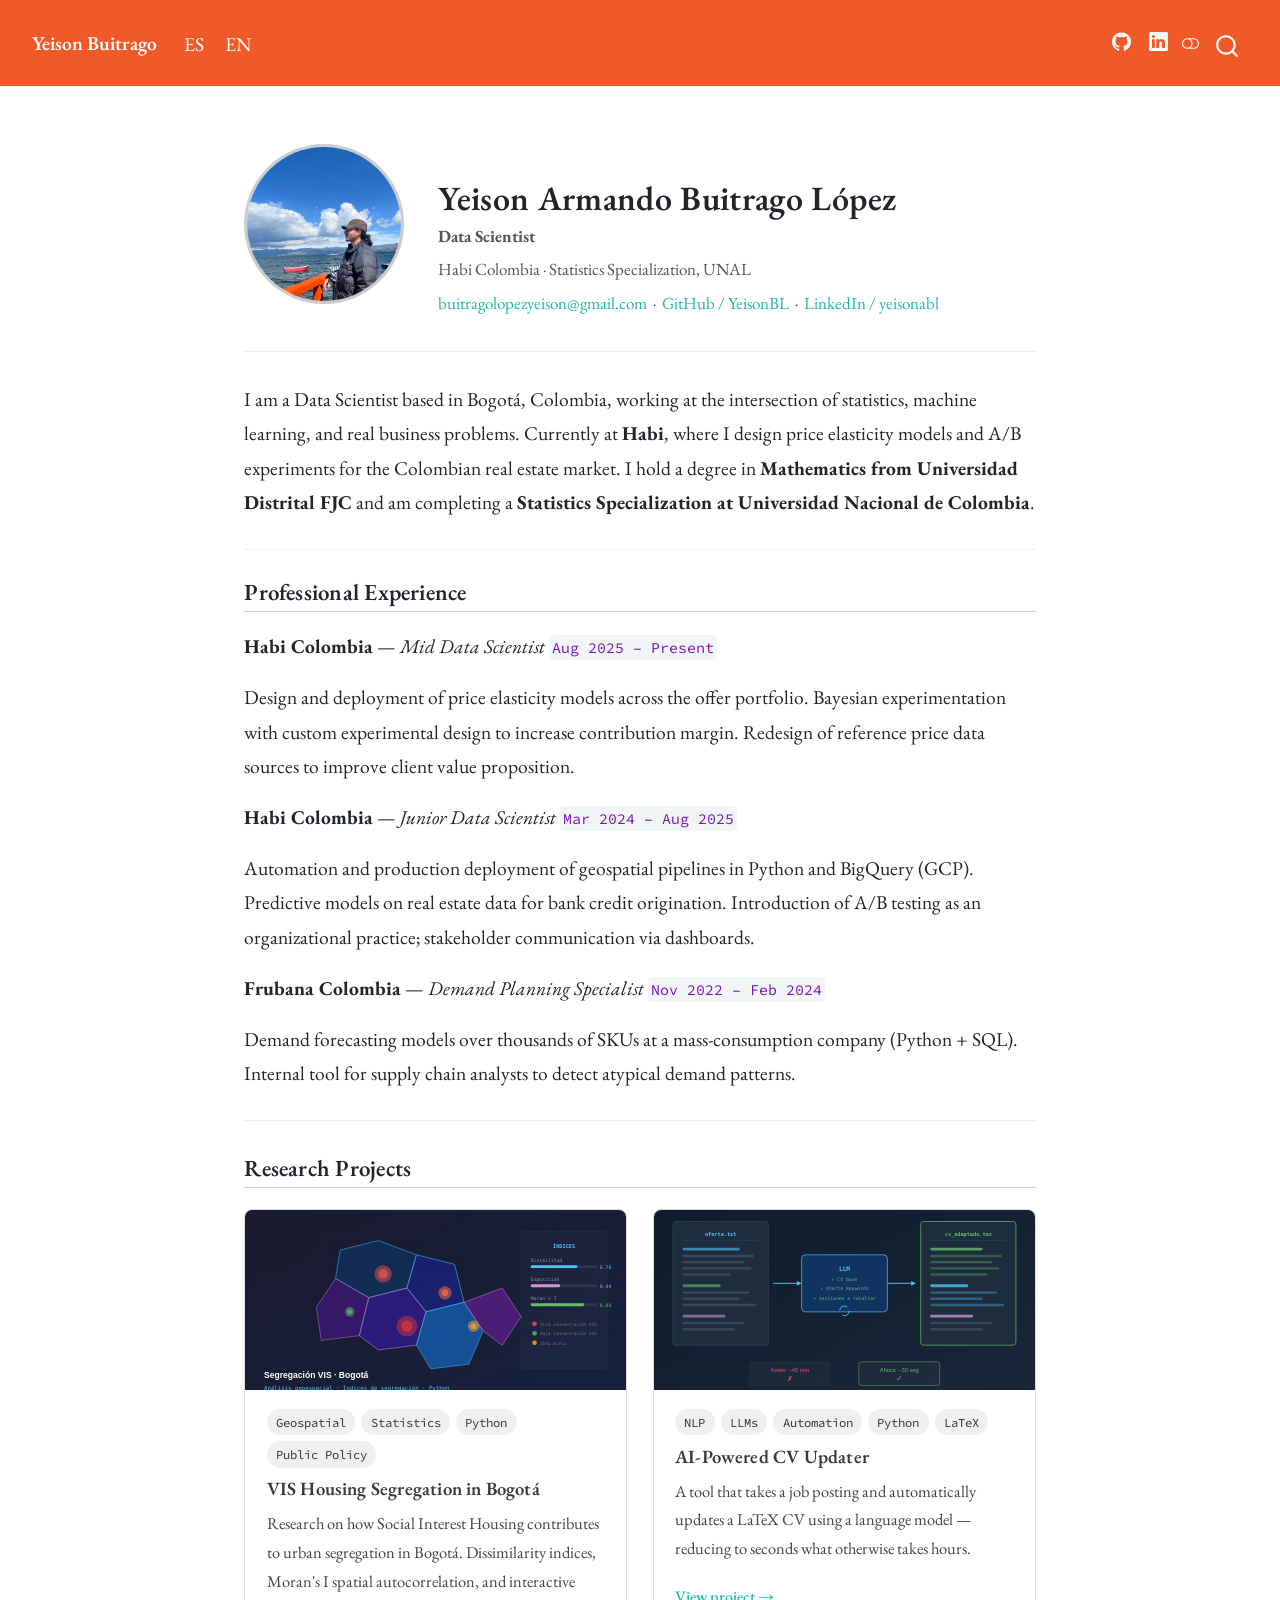
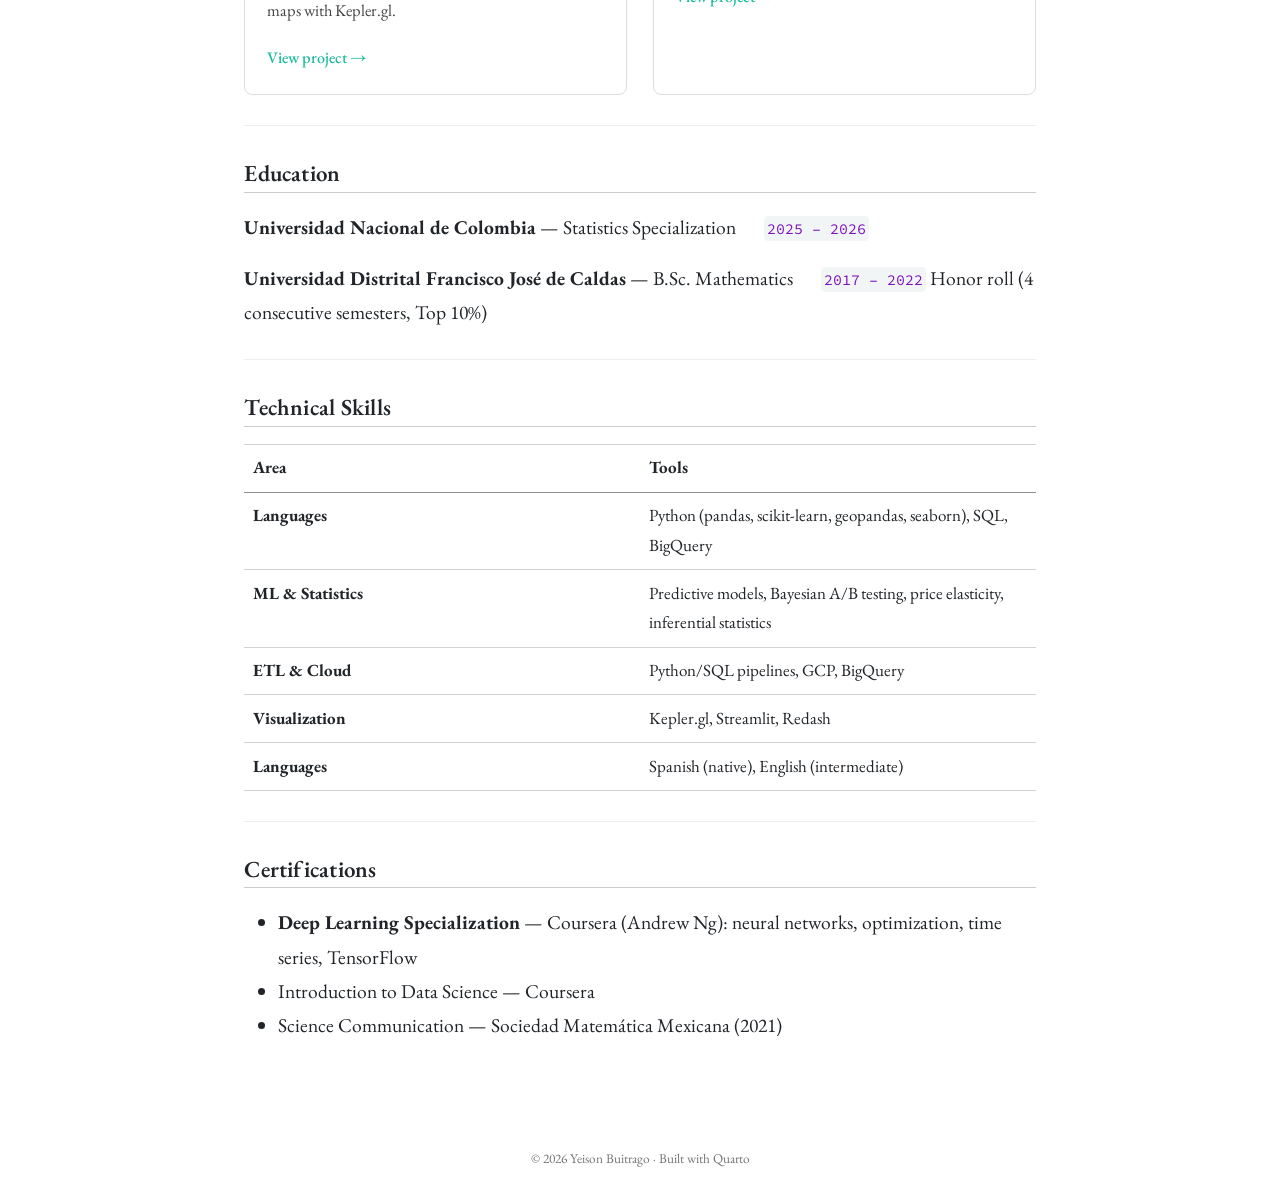
==== commit f64ab503: "fix: render project cards as HTML, add ES/EN toggle, orange navbar Co-Authored-By: Claude Sonnet 4.6" ====
--- a/docs/index.html
+++ b/docs/index.html
@@ -45,9 +45,9 @@
 <link href="site_libs/quarto-html/quarto-syntax-highlighting-a06763021a52c43c40a351ac8b799b8f.css" rel="stylesheet" class="quarto-color-scheme-extra" id="quarto-text-highlighting-styles">
 <script src="site_libs/bootstrap/bootstrap.min.js"></script>
 <link href="site_libs/bootstrap/bootstrap-icons.css" rel="stylesheet">
-<link href="site_libs/bootstrap/bootstrap-116113aa9c8a47437295d5ebc80afb4d.min.css" rel="stylesheet" append-hash="true" class="quarto-color-scheme" id="quarto-bootstrap" data-mode="light">
-<link href="site_libs/bootstrap/bootstrap-dark-4ee3db49c2535a8f187f0d04f590a1ac.min.css" rel="stylesheet" append-hash="true" class="quarto-color-scheme quarto-color-alternate" id="quarto-bootstrap" data-mode="dark">
-<link href="site_libs/bootstrap/bootstrap-116113aa9c8a47437295d5ebc80afb4d.min.css" rel="stylesheet" append-hash="true" class="quarto-color-scheme-extra" id="quarto-bootstrap" data-mode="light">
+<link href="site_libs/bootstrap/bootstrap-82a3e2c0b4d33ca20dfe5f1a87e5ba8b.min.css" rel="stylesheet" append-hash="true" class="quarto-color-scheme" id="quarto-bootstrap" data-mode="light">
+<link href="site_libs/bootstrap/bootstrap-dark-ef02289c4165806a22583c0cd0d9f7ca.min.css" rel="stylesheet" append-hash="true" class="quarto-color-scheme quarto-color-alternate" id="quarto-bootstrap" data-mode="dark">
+<link href="site_libs/bootstrap/bootstrap-82a3e2c0b4d33ca20dfe5f1a87e5ba8b.min.css" rel="stylesheet" append-hash="true" class="quarto-color-scheme-extra" id="quarto-bootstrap" data-mode="light">
 <script id="quarto-search-options" type="application/json">{
   "location": "navbar",
   "copy-button": false,
@@ -259,6 +259,16 @@
   <span class="navbar-toggler-icon"></span>
 </button>
           <div class="collapse navbar-collapse" id="navbarCollapse">
+            <ul class="navbar-nav navbar-nav-scroll me-auto">
+  <li class="nav-item">
+    <a class="nav-link" href="./index-es.html"> 
+<span class="menu-text">ES</span></a>
+  </li>  
+  <li class="nav-item">
+    <a class="nav-link active" href="./index.html" aria-current="page"> 
+<span class="menu-text">EN</span></a>
+  </li>  
+</ul>
             <ul class="navbar-nav navbar-nav-scroll ms-auto">
   <li class="nav-item compact">
     <a class="nav-link" href="https://github.com/YeisonBL"> <i class="bi bi-github" role="img" aria-label="GitHub">
@@ -317,35 +327,38 @@
 <section id="research-projects" class="level2">
 <h2 class="anchored" data-anchor-id="research-projects">Research Projects</h2>
 <div class="project-grid">
-<div class="project-card">
-<a href="./projects/vis-segregacion-bogota.html"><img src="assets/vis-bogota-preview.svg" alt="VIS Segregation preview"></a>
-<div class="project-card-body">
-<pre><code>&lt;div class="project-tags"&gt;
-  &lt;span class="tag"&gt;Geospatial&lt;/span&gt;
-  &lt;span class="tag"&gt;Statistics&lt;/span&gt;
-  &lt;span class="tag"&gt;Python&lt;/span&gt;
-  &lt;span class="tag"&gt;Public Policy&lt;/span&gt;
-&lt;/div&gt;
-&lt;h3&gt;VIS Housing Segregation in Bogotá&lt;/h3&gt;
-&lt;p&gt;Research on how Social Interest Housing contributes to urban segregation in Bogotá. Dissimilarity indices, Moran's I spatial autocorrelation, and interactive maps with Kepler.gl.&lt;/p&gt;
-&lt;a href="projects/vis-segregacion-bogota.qmd" class="project-link"&gt;View project →&lt;/a&gt;</code></pre>
-</div>
-</div>
-<div class="project-card">
-<a href="./projects/cv-actualizador-ia.html"><img src="assets/cv-updater-preview.svg" alt="CV Updater preview"></a>
-<div class="project-card-body">
-<pre><code>&lt;div class="project-tags"&gt;
-  &lt;span class="tag"&gt;NLP&lt;/span&gt;
-  &lt;span class="tag"&gt;LLMs&lt;/span&gt;
-  &lt;span class="tag"&gt;Automation&lt;/span&gt;
-  &lt;span class="tag"&gt;Python&lt;/span&gt;
-  &lt;span class="tag"&gt;LaTeX&lt;/span&gt;
-&lt;/div&gt;
-&lt;h3&gt;AI-Powered CV Updater&lt;/h3&gt;
-&lt;p&gt;A tool that takes a job posting and automatically updates a LaTeX CV using a language model — reducing to seconds what otherwise takes hours.&lt;/p&gt;
-&lt;a href="projects/cv-actualizador-ia.qmd" class="project-link"&gt;View project →&lt;/a&gt;</code></pre>
-</div>
-</div>
+
+  <div class="project-card">
+    <a href="./projects/vis-segregacion-bogota.html"><img src="assets/vis-bogota-preview.svg" alt="VIS Segregation preview"></a>
+    <div class="project-card-body">
+      <div class="project-tags">
+        <span class="tag">Geospatial</span>
+        <span class="tag">Statistics</span>
+        <span class="tag">Python</span>
+        <span class="tag">Public Policy</span>
+      </div>
+      <h3 class="anchored">VIS Housing Segregation in Bogotá</h3>
+      <p>Research on how Social Interest Housing contributes to urban segregation in Bogotá. Dissimilarity indices, Moran's I spatial autocorrelation, and interactive maps with Kepler.gl.</p>
+      <a href="./projects/vis-segregacion-bogota.html" class="project-link">View project →</a>
+    </div>
+  </div>
+
+  <div class="project-card">
+    <a href="./projects/cv-actualizador-ia.html"><img src="assets/cv-updater-preview.svg" alt="CV Updater preview"></a>
+    <div class="project-card-body">
+      <div class="project-tags">
+        <span class="tag">NLP</span>
+        <span class="tag">LLMs</span>
+        <span class="tag">Automation</span>
+        <span class="tag">Python</span>
+        <span class="tag">LaTeX</span>
+      </div>
+      <h3 class="anchored">AI-Powered CV Updater</h3>
+      <p>A tool that takes a job posting and automatically updates a LaTeX CV using a language model — reducing to seconds what otherwise takes hours.</p>
+      <a href="./projects/cv-actualizador-ia.html" class="project-link">View project →</a>
+    </div>
+  </div>
+
 </div>
 <hr>
 </section>
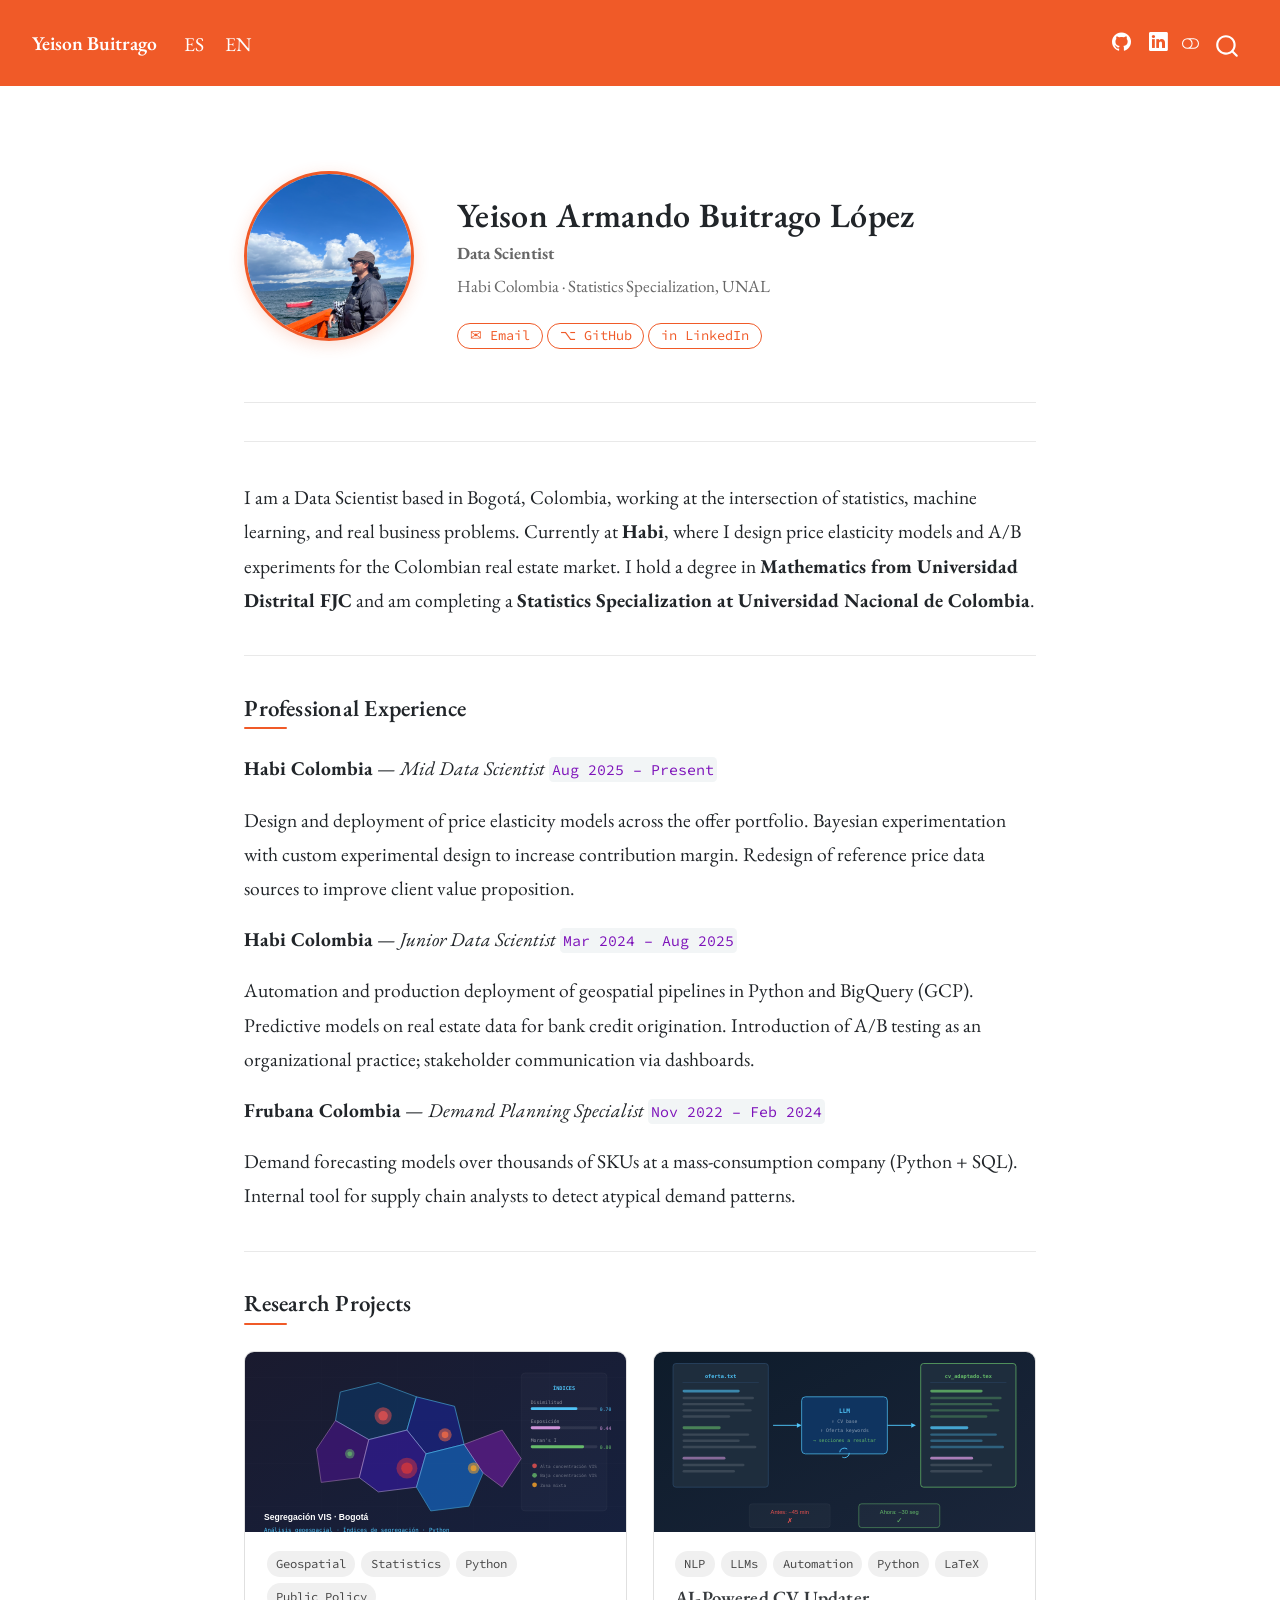
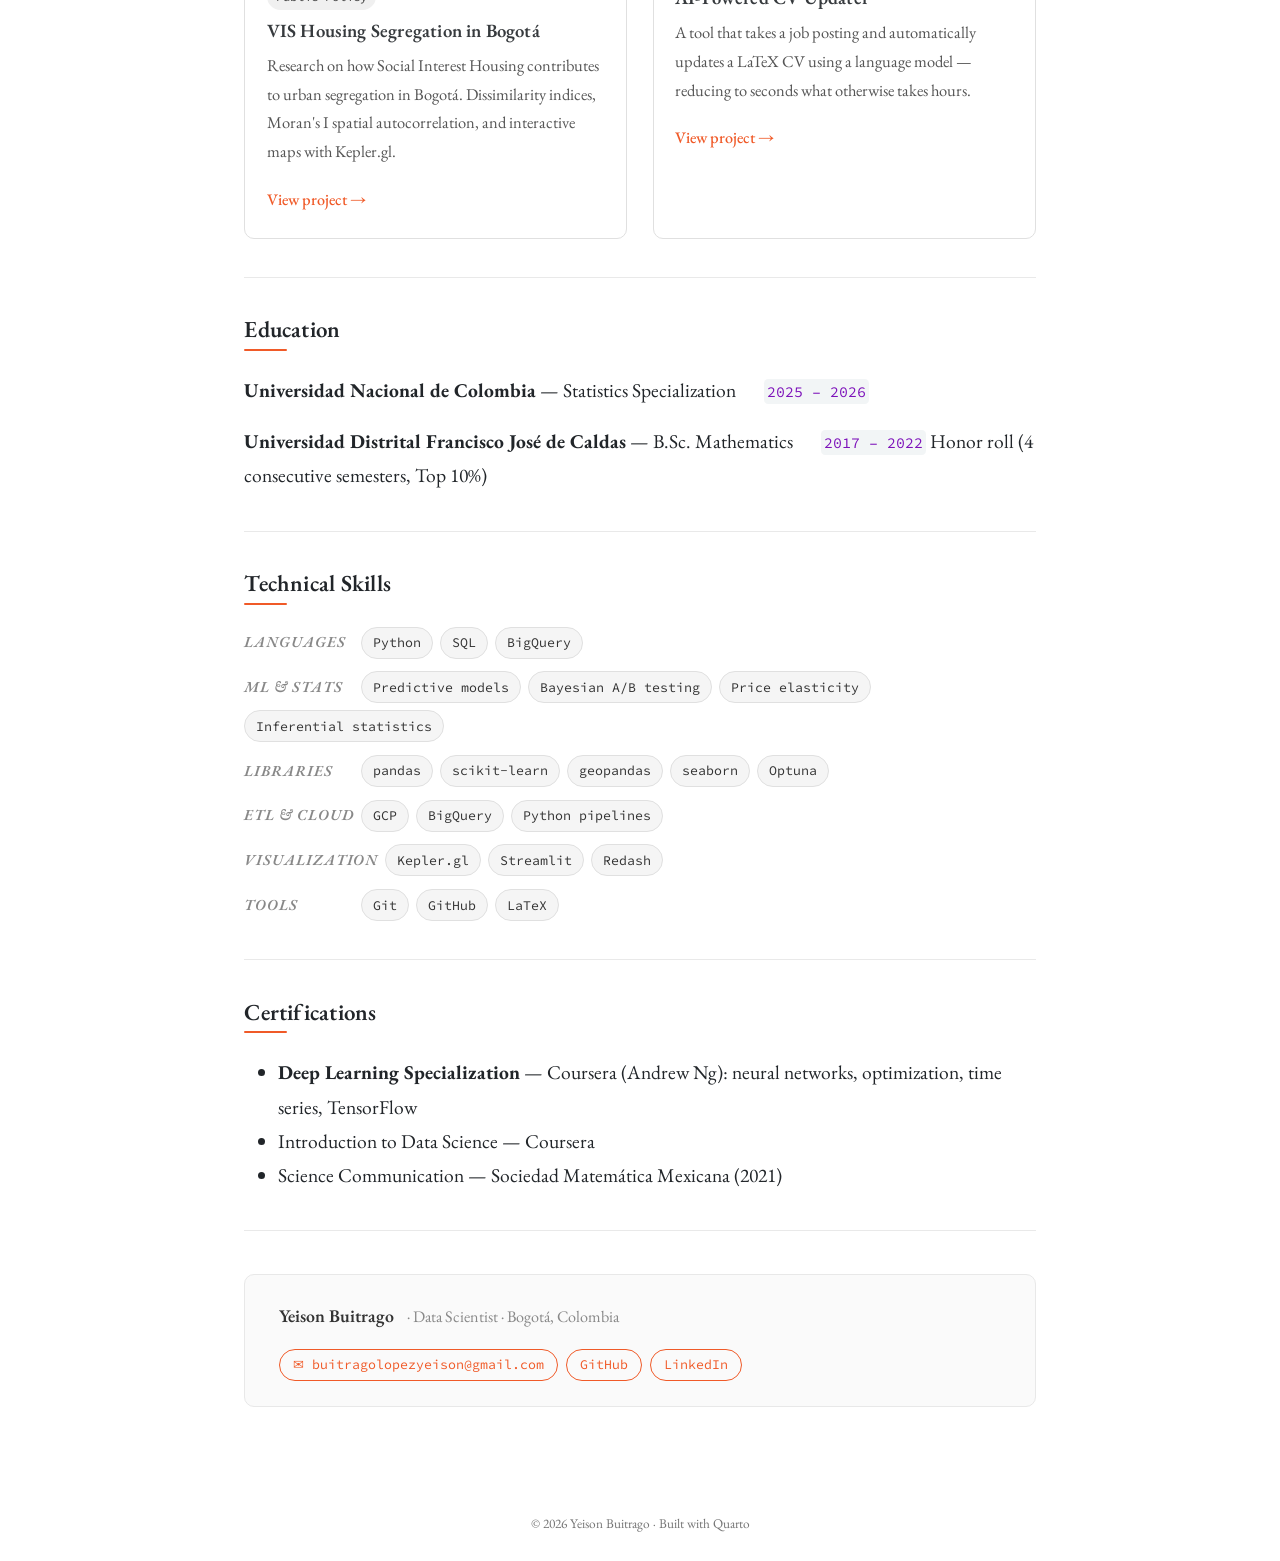
==== commit 33a73dd7: "design: skill pills, orange accents, hero polish, dark mode, contact strip Co-Authored-By: Claude So" ====
--- a/docs/index.html
+++ b/docs/index.html
@@ -308,7 +308,9 @@
 <h1>Yeison Armando Buitrago López</h1>
 <p><strong>Data Scientist</strong></p>
 <p>Habi Colombia · Statistics Specialization, UNAL</p>
-<p><a href="mailto:buitragolopezyeison@gmail.com">buitragolopezyeison@gmail.com</a> &nbsp;·&nbsp; <a href="https://github.com/YeisonBL">GitHub / YeisonBL</a> &nbsp;·&nbsp; <a href="https://linkedin.com/in/yeisonabl">LinkedIn / yeisonabl</a></p>
+<div class="contact-links">
+<p><a href="mailto:buitragolopezyeison@gmail.com">✉ Email</a> <a href="https://github.com/YeisonBL">⌥ GitHub</a> <a href="https://linkedin.com/in/yeisonabl">in LinkedIn</a></p>
+</div>
 </section>
 </div>
 <hr>
@@ -370,40 +372,47 @@
 </section>
 <section id="technical-skills" class="level2">
 <h2 class="anchored" data-anchor-id="technical-skills">Technical Skills</h2>
-<table class="caption-top table">
-<colgroup>
-<col style="width: 50%">
-<col style="width: 50%">
-</colgroup>
-<thead>
-<tr class="header">
-<th>Area</th>
-<th>Tools</th>
-</tr>
-</thead>
-<tbody>
-<tr class="odd">
-<td><strong>Languages</strong></td>
-<td>Python (pandas, scikit-learn, geopandas, seaborn), SQL, BigQuery</td>
-</tr>
-<tr class="even">
-<td><strong>ML &amp; Statistics</strong></td>
-<td>Predictive models, Bayesian A/B testing, price elasticity, inferential statistics</td>
-</tr>
-<tr class="odd">
-<td><strong>ETL &amp; Cloud</strong></td>
-<td>Python/SQL pipelines, GCP, BigQuery</td>
-</tr>
-<tr class="even">
-<td><strong>Visualization</strong></td>
-<td>Kepler.gl, Streamlit, Redash</td>
-</tr>
-<tr class="odd">
-<td><strong>Languages</strong></td>
-<td>Spanish (native), English (intermediate)</td>
-</tr>
-</tbody>
-</table>
+<div class="skills-grid">
+  <div class="skill-group">
+    <span class="skill-label">Languages</span>
+    <span class="skill-pill">Python</span>
+    <span class="skill-pill">SQL</span>
+    <span class="skill-pill">BigQuery</span>
+  </div>
+  <div class="skill-group">
+    <span class="skill-label">ML &amp; Stats</span>
+    <span class="skill-pill">Predictive models</span>
+    <span class="skill-pill">Bayesian A/B testing</span>
+    <span class="skill-pill">Price elasticity</span>
+    <span class="skill-pill">Inferential statistics</span>
+  </div>
+  <div class="skill-group">
+    <span class="skill-label">Libraries</span>
+    <span class="skill-pill">pandas</span>
+    <span class="skill-pill">scikit-learn</span>
+    <span class="skill-pill">geopandas</span>
+    <span class="skill-pill">seaborn</span>
+    <span class="skill-pill">Optuna</span>
+  </div>
+  <div class="skill-group">
+    <span class="skill-label">ETL &amp; Cloud</span>
+    <span class="skill-pill">GCP</span>
+    <span class="skill-pill">BigQuery</span>
+    <span class="skill-pill">Python pipelines</span>
+  </div>
+  <div class="skill-group">
+    <span class="skill-label">Visualization</span>
+    <span class="skill-pill">Kepler.gl</span>
+    <span class="skill-pill">Streamlit</span>
+    <span class="skill-pill">Redash</span>
+  </div>
+  <div class="skill-group">
+    <span class="skill-label">Tools</span>
+    <span class="skill-pill">Git</span>
+    <span class="skill-pill">GitHub</span>
+    <span class="skill-pill">LaTeX</span>
+  </div>
+</div>
 <hr>
 </section>
 <section id="certifications" class="level2">
@@ -413,6 +422,18 @@
 <li>Introduction to Data Science — Coursera</li>
 <li>Science Communication — Sociedad Matemática Mexicana (2021)</li>
 </ul>
+<hr>
+<div class="contact-strip">
+  <div class="contact-strip-name">
+    Yeison Buitrago
+    <span>· Data Scientist · Bogotá, Colombia</span>
+  </div>
+  <div class="contact-strip-links">
+    <a href="mailto:buitragolopezyeison@gmail.com">✉ buitragolopezyeison@gmail.com</a>
+    <a href="https://github.com/YeisonBL">GitHub</a>
+    <a href="https://linkedin.com/in/yeisonabl">LinkedIn</a>
+  </div>
+</div>
 
 
 </section>
--- a/docs/styles.css
+++ b/docs/styles.css
@@ -7,7 +7,7 @@
   line-height: 1.75;
 }
 
-/* Headings */
+/* ── Headings ── */
 h1, h2, h3, h4 {
   font-family: 'EB Garamond', Georgia, serif;
   font-weight: 600;
@@ -15,7 +15,22 @@
 }
 
 h1 { font-size: 2rem; margin-bottom: 0.2rem; }
-h2 { font-size: 1.35rem; margin-top: 2rem; border-bottom: 1px solid #ccc; padding-bottom: 0.25rem; }
+h2 {
+  font-size: 1.35rem;
+  margin-top: 2.25rem;
+  padding-bottom: 0.3rem;
+  border-bottom: none;
+  position: relative;
+}
+h2::after {
+  content: '';
+  display: block;
+  margin-top: 0.3rem;
+  height: 2px;
+  width: 2.5rem;
+  background: #F05A28;
+  border-radius: 2px;
+}
 h3 { font-size: 1.15rem; margin-top: 1.5rem; }
 
 /* Code */
@@ -24,22 +39,48 @@
   font-size: 0.88rem;
 }
 
-/* ── Author header ── */
+/* ── Horizontal rule (C) ── */
+hr {
+  border: none;
+  border-top: 1px solid #e0e0e0;
+  margin: 2.25rem 0;
+  opacity: 0.7;
+}
+
+[data-bs-theme="dark"] hr {
+  border-top-color: #333;
+}
+
+/* ── Navbar (D) ── */
+.navbar-brand {
+  font-family: 'EB Garamond', serif;
+  font-size: 1.15rem;
+  font-weight: 600;
+}
+
+[data-bs-theme="dark"] .navbar {
+  background-color: #B8411E !important;
+}
+
+/* ── Author header (B) ── */
 .author-header {
   display: flex;
   align-items: center;
-  gap: 2rem;
-  margin: 1.5rem 0;
+  gap: 2.5rem;
+  margin: 2.5rem 0 2rem 0;
+  padding-bottom: 2rem;
+  border-bottom: 1px solid #e8e8e8;
 }
 
 .author-photo img {
-  width: 160px;
-  height: 160px;
+  width: 170px;
+  height: 170px;
   object-fit: cover;
   object-position: center top;
   border-radius: 50%;
-  border: 3px solid #ccc;
+  border: 3px solid #F05A28;
   display: block;
+  box-shadow: 0 4px 16px rgba(240, 90, 40, 0.2);
 }
 
 .author-info {
@@ -51,23 +92,60 @@
   border: none;
 }
 
-.author-info p {
+.author-info h1::after { display: none; }
+
+.author-info > p {
   margin: 0.2rem 0;
   font-size: 1rem;
-  color: #555;
-}
-
-/* Dark mode */
-[data-bs-theme="dark"] .author-info p {
+  color: #666;
+}
+
+/* Contact links (B) */
+.contact-links {
+  margin-top: 0.85rem;
+  display: flex;
+  flex-wrap: wrap;
+  gap: 0.5rem;
+}
+
+.contact-links a {
+  font-family: 'Source Code Pro', monospace;
+  font-size: 0.8rem;
+  color: #F05A28;
+  border: 1px solid #F05A28;
+  padding: 0.2rem 0.7rem;
+  border-radius: 20px;
+  text-decoration: none;
+  transition: background 0.15s, color 0.15s;
+}
+
+.contact-links a:hover {
+  background: #F05A28;
+  color: #fff;
+  text-decoration: none;
+}
+
+/* Dark mode hero */
+[data-bs-theme="dark"] .author-header {
+  border-bottom-color: #333;
+}
+
+[data-bs-theme="dark"] .author-info > p {
   color: #aaa;
 }
 
+[data-bs-theme="dark"] h2::after {
+  background: #F07A50;
+}
+
+[data-bs-theme="dark"] .author-photo img {
+  border-color: #F07A50;
+  box-shadow: 0 4px 16px rgba(240, 90, 40, 0.15);
+}
+
+/* ── Headings dark mode ── */
 [data-bs-theme="dark"] h2 {
-  border-bottom-color: #444;
-}
-
-[data-bs-theme="dark"] .author-photo img {
-  border-color: #555;
+  border-bottom: none;
 }
 
 /* ── Table ── */
@@ -77,30 +155,54 @@
 }
 
 /* ── Links ── */
-a {
-  text-decoration: none;
-}
-
-a:hover {
-  text-decoration: underline;
-}
-
-/* ── Navbar ── */
-.navbar-brand {
-  font-family: 'EB Garamond', serif;
-  font-size: 1.15rem;
+a { text-decoration: none; }
+a:hover { text-decoration: underline; }
+
+/* ── Skills pills (A) ── */
+.skills-grid {
+  display: flex;
+  flex-direction: column;
+  gap: 0.75rem;
+  margin: 1rem 0;
+}
+
+.skill-group {
+  display: flex;
+  flex-wrap: wrap;
+  align-items: center;
+  gap: 0.4rem;
+}
+
+.skill-label {
+  font-family: 'EB Garamond', serif;
+  font-size: 0.9rem;
   font-weight: 600;
-}
-
-/* ── Horizontal rule ── */
-hr {
-  margin: 1.75rem 0;
-  border-color: #ddd;
-  opacity: 0.5;
-}
-
-[data-bs-theme="dark"] hr {
-  border-color: #444;
+  color: #888;
+  min-width: 110px;
+  text-transform: uppercase;
+  letter-spacing: 0.06em;
+  font-style: italic;
+}
+
+.skill-pill {
+  font-family: 'Source Code Pro', monospace;
+  font-size: 0.78rem;
+  background: #f5f5f5;
+  color: #333;
+  padding: 0.2rem 0.65rem;
+  border-radius: 20px;
+  border: 1px solid #e0e0e0;
+  white-space: nowrap;
+}
+
+[data-bs-theme="dark"] .skill-pill {
+  background: #252d3a;
+  color: #ccc;
+  border-color: #3a4455;
+}
+
+[data-bs-theme="dark"] .skill-label {
+  color: #777;
 }
 
 /* ── Project Cards ── */
@@ -112,16 +214,16 @@
 }
 
 .project-card {
-  border: 1px solid #ddd;
-  border-radius: 8px;
+  border: 1px solid #e0e0e0;
+  border-radius: 10px;
   overflow: hidden;
   transition: box-shadow 0.2s, transform 0.2s;
   background: #fff;
 }
 
 .project-card:hover {
-  box-shadow: 0 6px 24px rgba(0,0,0,0.12);
-  transform: translateY(-2px);
+  box-shadow: 0 8px 28px rgba(0,0,0,0.1);
+  transform: translateY(-3px);
 }
 
 .project-card > a {
@@ -137,7 +239,7 @@
 }
 
 .project-card-body {
-  padding: 1.1rem 1.25rem 1.25rem;
+  padding: 1.1rem 1.25rem 1.35rem;
 }
 
 .project-card-body h3 {
@@ -148,7 +250,7 @@
 
 .project-card-body p {
   font-size: 0.97rem;
-  color: #444;
+  color: #555;
   margin-bottom: 0.85rem;
 }
 
@@ -163,7 +265,7 @@
   font-family: 'Source Code Pro', monospace;
   font-size: 0.72rem;
   background: #f0f0f0;
-  color: #333;
+  color: #444;
   padding: 0.15rem 0.55rem;
   border-radius: 20px;
   white-space: nowrap;
@@ -173,27 +275,81 @@
   font-family: 'EB Garamond', serif;
   font-size: 0.95rem;
   font-weight: 500;
-  text-decoration: none;
-}
-
-.project-link:hover {
-  text-decoration: underline;
-}
-
-/* Dark mode cards */
+  color: #F05A28;
+  text-decoration: none;
+}
+
+.project-link:hover { text-decoration: underline; }
+
 [data-bs-theme="dark"] .project-card {
-  background: #1e2430;
-  border-color: #333;
-}
-
-[data-bs-theme="dark"] .project-card-body p {
-  color: #aaa;
-}
-
-[data-bs-theme="dark"] .tag {
-  background: #2d3748;
-  color: #ccc;
-}
+  background: #1a2030;
+  border-color: #2d3748;
+}
+
+[data-bs-theme="dark"] .project-card-body p { color: #aaa; }
+[data-bs-theme="dark"] .tag { background: #252d3a; color: #bbb; border: 1px solid #3a4455; }
+[data-bs-theme="dark"] .project-link { color: #F07A50; }
+
+/* ── Contact strip (E) ── */
+.contact-strip {
+  margin: 2.5rem 0 1rem 0;
+  padding: 1.5rem 2rem;
+  border: 1px solid #e8e8e8;
+  border-radius: 10px;
+  display: flex;
+  align-items: center;
+  justify-content: space-between;
+  flex-wrap: wrap;
+  gap: 1rem;
+  background: #fafafa;
+}
+
+.contact-strip-name {
+  font-family: 'EB Garamond', serif;
+  font-size: 1.05rem;
+  font-weight: 600;
+  color: #333;
+}
+
+.contact-strip-name span {
+  font-weight: 400;
+  color: #888;
+  font-size: 0.95rem;
+  margin-left: 0.5rem;
+}
+
+.contact-strip-links {
+  display: flex;
+  flex-wrap: wrap;
+  gap: 0.5rem;
+}
+
+.contact-strip-links a {
+  font-family: 'Source Code Pro', monospace;
+  font-size: 0.78rem;
+  color: #F05A28;
+  border: 1px solid #F05A28;
+  padding: 0.2rem 0.75rem;
+  border-radius: 20px;
+  text-decoration: none;
+  transition: background 0.15s, color 0.15s;
+}
+
+.contact-strip-links a:hover {
+  background: #F05A28;
+  color: #fff;
+  text-decoration: none;
+}
+
+[data-bs-theme="dark"] .contact-strip {
+  background: #1a2030;
+  border-color: #2d3748;
+}
+
+[data-bs-theme="dark"] .contact-strip-name { color: #ddd; }
+[data-bs-theme="dark"] .contact-strip-name span { color: #777; }
+[data-bs-theme="dark"] .contact-strip-links a { color: #F07A50; border-color: #F07A50; }
+[data-bs-theme="dark"] .contact-strip-links a:hover { background: #F07A50; color: #fff; }
 
 /* ── Footer ── */
 .nav-footer {
@@ -201,26 +357,25 @@
   font-size: 0.95rem;
 }
 
-/* ── Project cards ── */
+/* ── Quarto listing cards ── */
 .quarto-listing-grid .card {
   border: 1px solid #e0e0e0;
-  border-radius: 6px;
+  border-radius: 8px;
   transition: box-shadow 0.2s;
 }
-
 .quarto-listing-grid .card:hover {
-  box-shadow: 0 4px 16px rgba(0,0,0,0.12);
-}
-
-/* Mobile */
-@media (max-width: 600px) {
+  box-shadow: 0 4px 16px rgba(0,0,0,0.1);
+}
+
+/* ── Mobile ── */
+@media (max-width: 640px) {
   .author-header {
     flex-direction: column;
     align-items: center;
     text-align: center;
   }
-  .author-photo img {
-    width: 130px;
-    height: 130px;
-  }
-}
+  .author-photo img { width: 130px; height: 130px; }
+  .contact-links { justify-content: center; }
+  .contact-strip { flex-direction: column; align-items: flex-start; }
+  .skill-label { min-width: unset; width: 100%; }
+}
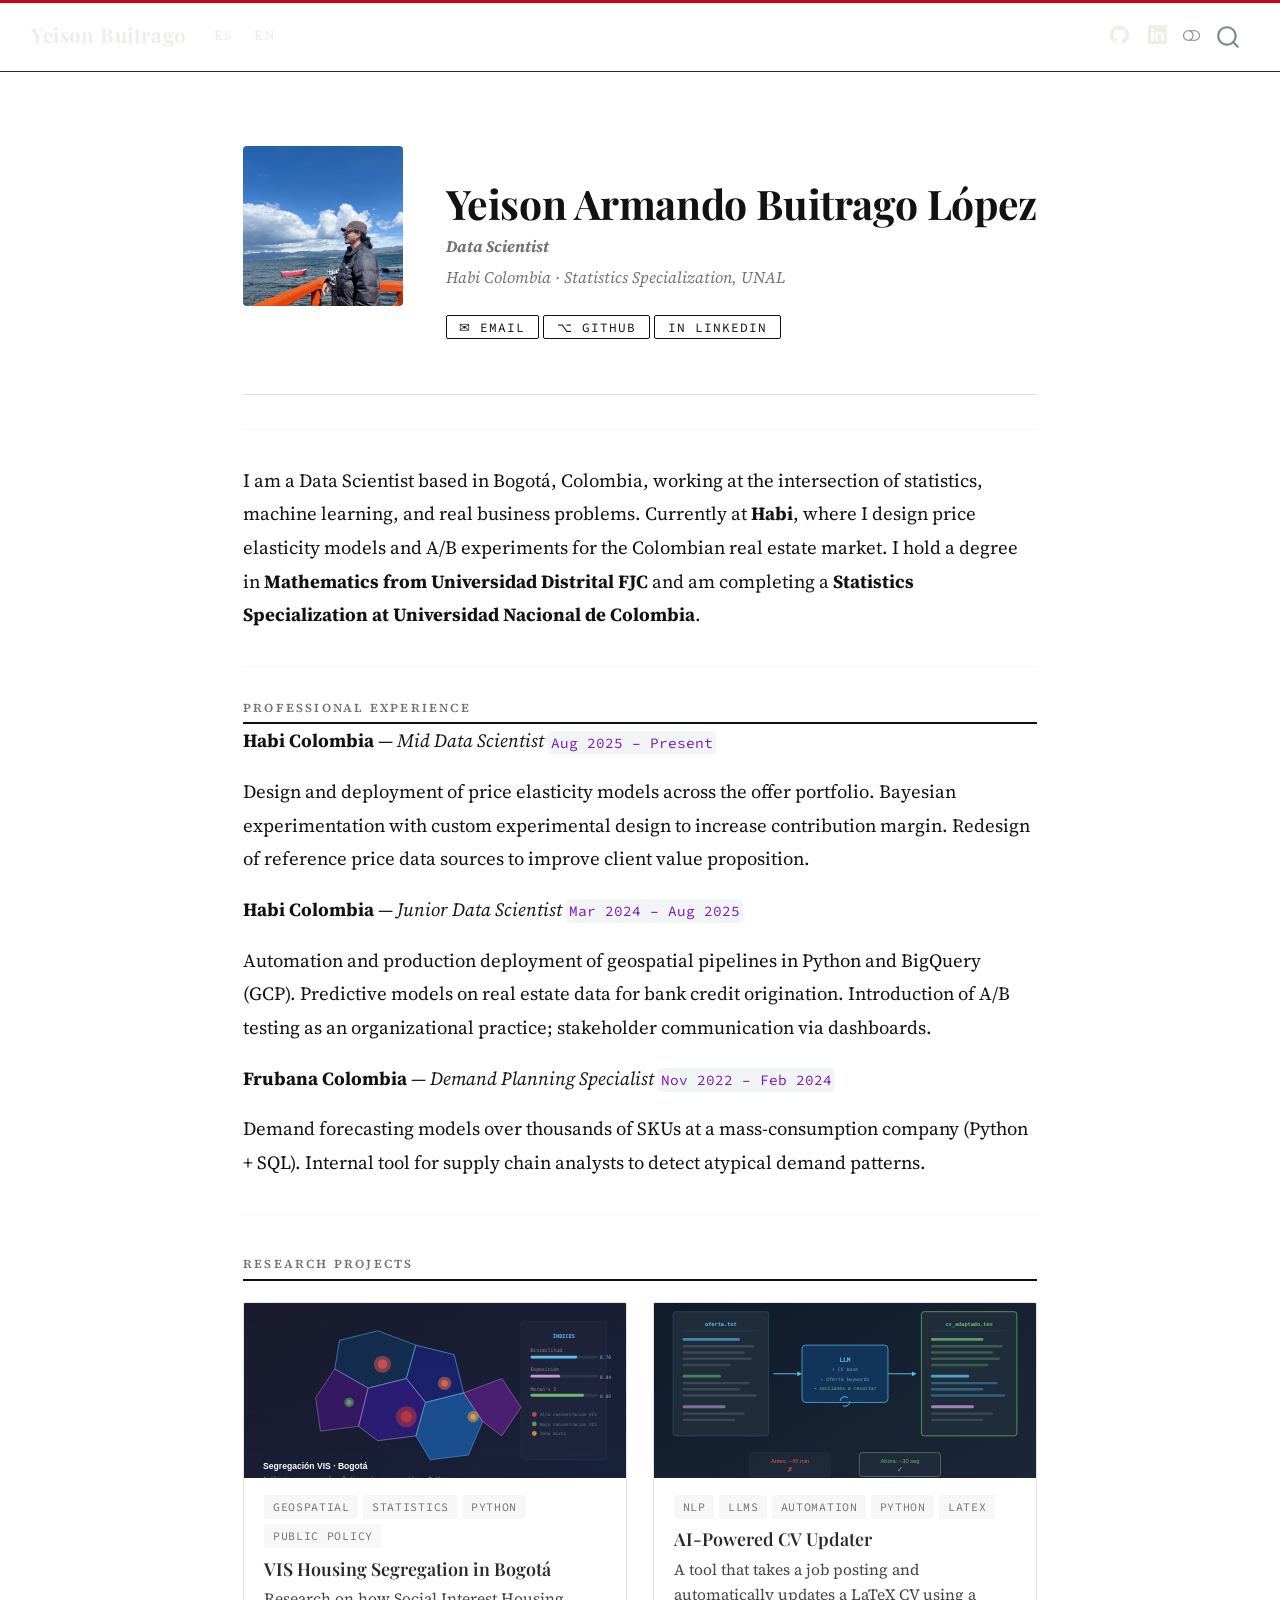
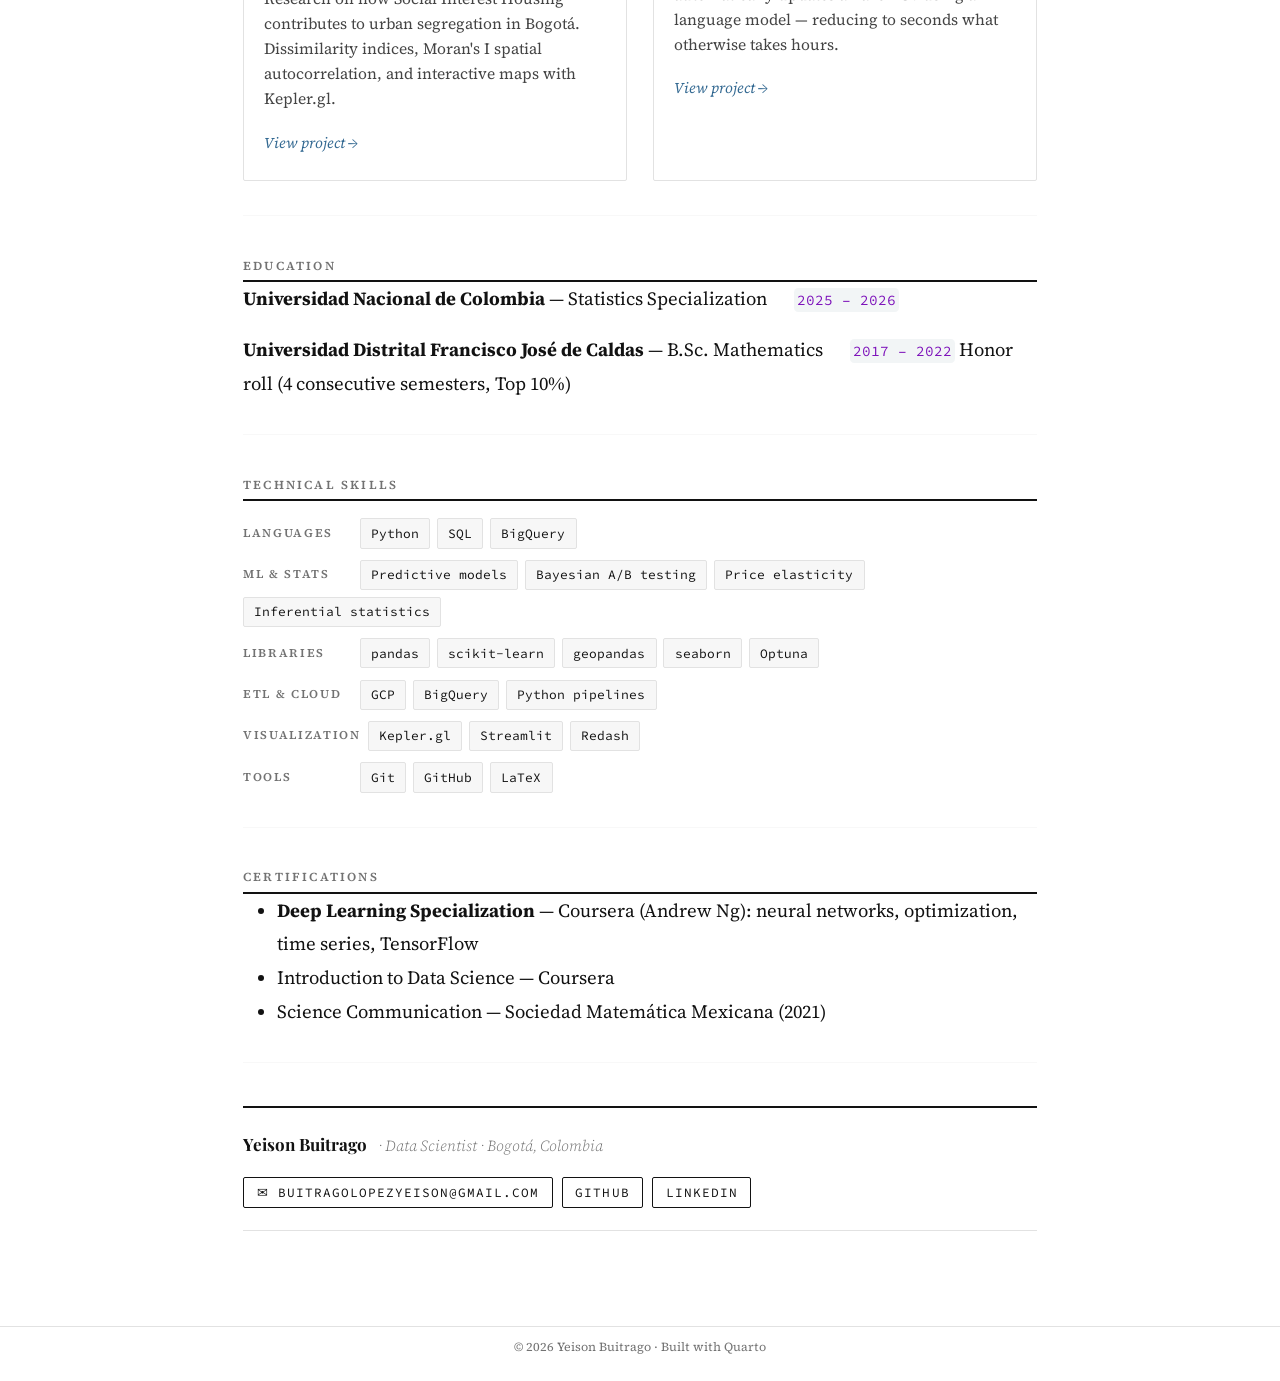
==== commit da0c93e1: "design: NYT-inspired editorial look — Playfair Display, red top bar, uppercase labels Co-Authored-By" ====
--- a/docs/index.html
+++ b/docs/index.html
@@ -45,9 +45,9 @@
 <link href="site_libs/quarto-html/quarto-syntax-highlighting-a06763021a52c43c40a351ac8b799b8f.css" rel="stylesheet" class="quarto-color-scheme-extra" id="quarto-text-highlighting-styles">
 <script src="site_libs/bootstrap/bootstrap.min.js"></script>
 <link href="site_libs/bootstrap/bootstrap-icons.css" rel="stylesheet">
-<link href="site_libs/bootstrap/bootstrap-82a3e2c0b4d33ca20dfe5f1a87e5ba8b.min.css" rel="stylesheet" append-hash="true" class="quarto-color-scheme" id="quarto-bootstrap" data-mode="light">
-<link href="site_libs/bootstrap/bootstrap-dark-ef02289c4165806a22583c0cd0d9f7ca.min.css" rel="stylesheet" append-hash="true" class="quarto-color-scheme quarto-color-alternate" id="quarto-bootstrap" data-mode="dark">
-<link href="site_libs/bootstrap/bootstrap-82a3e2c0b4d33ca20dfe5f1a87e5ba8b.min.css" rel="stylesheet" append-hash="true" class="quarto-color-scheme-extra" id="quarto-bootstrap" data-mode="light">
+<link href="site_libs/bootstrap/bootstrap-db4f6bcde5add5e53d412e5a0f7914d6.min.css" rel="stylesheet" append-hash="true" class="quarto-color-scheme" id="quarto-bootstrap" data-mode="light">
+<link href="site_libs/bootstrap/bootstrap-dark-aebc2c3838d79da0bbead743fa6df50b.min.css" rel="stylesheet" append-hash="true" class="quarto-color-scheme quarto-color-alternate" id="quarto-bootstrap" data-mode="dark">
+<link href="site_libs/bootstrap/bootstrap-db4f6bcde5add5e53d412e5a0f7914d6.min.css" rel="stylesheet" append-hash="true" class="quarto-color-scheme-extra" id="quarto-bootstrap" data-mode="light">
 <script id="quarto-search-options" type="application/json">{
   "location": "navbar",
   "copy-button": false,
--- a/docs/styles.css
+++ b/docs/styles.css
@@ -1,108 +1,155 @@
-/* ── Academic Typography ── */
-@import url('https://fonts.googleapis.com/css2?family=EB+Garamond:ital,wght@0,400;0,500;0,600;1,400;1,500&family=Source+Code+Pro:wght@400;500&display=swap');
-
+/* ════════════════════════════════════════
+   NYT-inspired editorial design
+   ════════════════════════════════════════ */
+
+@import url('https://fonts.googleapis.com/css2?family=Playfair+Display:ital,wght@0,400;0,600;0,700;0,900;1,400;1,600&family=Source+Serif+4:ital,wght@0,300;0,400;0,600;1,300;1,400&family=Source+Code+Pro:wght@400;500&display=swap');
+
+/* ── Variables ── */
+:root {
+  --nyt-red:    #D0021B;
+  --nyt-dark:   #121212;
+  --nyt-gray:   #727272;
+  --nyt-rule:   #E2E2E2;
+  --nyt-light:  #F7F7F7;
+  --nyt-link:   #326891;
+}
+
+/* ── Base ── */
 body {
-  font-family: 'EB Garamond', Georgia, 'Times New Roman', serif;
-  font-size: 1.15rem;
-  line-height: 1.75;
-}
-
-/* ── Headings ── */
-h1, h2, h3, h4 {
-  font-family: 'EB Garamond', Georgia, serif;
-  font-weight: 600;
-  letter-spacing: 0.01em;
-}
-
-h1 { font-size: 2rem; margin-bottom: 0.2rem; }
-h2 {
-  font-size: 1.35rem;
-  margin-top: 2.25rem;
-  padding-bottom: 0.3rem;
-  border-bottom: none;
-  position: relative;
-}
-h2::after {
+  font-family: 'Source Serif 4', Georgia, serif;
+  font-size: 1.1rem;
+  line-height: 1.8;
+  color: var(--nyt-dark);
+}
+
+/* ── Red top bar ── */
+body::before {
   content: '';
   display: block;
-  margin-top: 0.3rem;
-  height: 2px;
-  width: 2.5rem;
-  background: #F05A28;
-  border-radius: 2px;
-}
-h3 { font-size: 1.15rem; margin-top: 1.5rem; }
-
-/* Code */
+  position: fixed;
+  top: 0;
+  left: 0;
+  right: 0;
+  height: 3px;
+  background: var(--nyt-red);
+  z-index: 9999;
+}
+
+/* ── Navbar ── */
+.navbar {
+  border-bottom: 1px solid var(--nyt-rule);
+  padding: 0.6rem 1rem;
+}
+
+.navbar-brand {
+  font-family: 'Playfair Display', Georgia, serif;
+  font-size: 1.2rem;
+  font-weight: 700;
+  letter-spacing: 0.02em;
+  color: var(--nyt-dark) !important;
+}
+
+.navbar .nav-link {
+  font-family: 'Source Serif 4', serif;
+  font-size: 0.82rem;
+  text-transform: uppercase;
+  letter-spacing: 0.1em;
+  color: var(--nyt-dark) !important;
+}
+
+.navbar .nav-link:hover {
+  color: var(--nyt-red) !important;
+}
+
+/* ── Headings ── */
+h1 {
+  font-family: 'Playfair Display', Georgia, serif;
+  font-size: 2.4rem;
+  font-weight: 700;
+  line-height: 1.15;
+  letter-spacing: -0.01em;
+  color: var(--nyt-dark);
+  margin-bottom: 0.2rem;
+}
+
+h2 {
+  font-family: 'Source Serif 4', serif;
+  font-size: 0.72rem;
+  font-weight: 600;
+  text-transform: uppercase;
+  letter-spacing: 0.18em;
+  color: var(--nyt-gray);
+  margin-top: 2.5rem;
+  margin-bottom: 0;
+  padding-bottom: 0.4rem;
+  border-bottom: 2px solid var(--nyt-dark);
+}
+
+h3 {
+  font-family: 'Playfair Display', serif;
+  font-size: 1.25rem;
+  font-weight: 600;
+  margin-top: 1.5rem;
+  margin-bottom: 0.3rem;
+}
+
+/* ── Links ── */
+a {
+  color: var(--nyt-link);
+  text-decoration: none;
+}
+a:hover { text-decoration: underline; }
+
+/* ── Code ── */
 code, pre {
-  font-family: 'Source Code Pro', 'Courier New', monospace;
-  font-size: 0.88rem;
-}
-
-/* ── Horizontal rule (C) ── */
+  font-family: 'Source Code Pro', monospace;
+  font-size: 0.85rem;
+}
+
+/* ── Horizontal rule ── */
 hr {
   border: none;
-  border-top: 1px solid #e0e0e0;
-  margin: 2.25rem 0;
-  opacity: 0.7;
-}
-
-[data-bs-theme="dark"] hr {
-  border-top-color: #333;
-}
-
-/* ── Navbar (D) ── */
-.navbar-brand {
-  font-family: 'EB Garamond', serif;
-  font-size: 1.15rem;
-  font-weight: 600;
-}
-
-[data-bs-theme="dark"] .navbar {
-  background-color: #B8411E !important;
-}
-
-/* ── Author header (B) ── */
+  border-top: 1px solid var(--nyt-rule);
+  margin: 2rem 0;
+}
+
+/* ── Author header ── */
 .author-header {
   display: flex;
-  align-items: center;
+  align-items: flex-start;
   gap: 2.5rem;
-  margin: 2.5rem 0 2rem 0;
+  margin: 2.5rem 0 0 0;
   padding-bottom: 2rem;
-  border-bottom: 1px solid #e8e8e8;
+  border-bottom: 1px solid var(--nyt-rule);
 }
 
 .author-photo img {
-  width: 170px;
-  height: 170px;
+  width: 160px;
+  height: 160px;
   object-fit: cover;
   object-position: center top;
-  border-radius: 50%;
-  border: 3px solid #F05A28;
+  border-radius: 4px;
   display: block;
-  box-shadow: 0 4px 16px rgba(240, 90, 40, 0.2);
-}
-
-.author-info {
-  flex: 1;
-}
+  filter: grayscale(15%);
+}
+
+.author-info { flex: 1; }
 
 .author-info h1 {
-  margin-bottom: 0.15rem;
   border: none;
-}
-
-.author-info h1::after { display: none; }
+  margin-bottom: 0.3rem;
+}
 
 .author-info > p {
-  margin: 0.2rem 0;
-  font-size: 1rem;
-  color: #666;
-}
-
-/* Contact links (B) */
+  font-size: 0.95rem;
+  color: var(--nyt-gray);
+  margin: 0.1rem 0;
+  font-style: italic;
+}
+
+/* Contact links (pill style) */
 .contact-links {
-  margin-top: 0.85rem;
+  margin-top: 1rem;
   display: flex;
   flex-wrap: wrap;
   gap: 0.5rem;
@@ -110,59 +157,27 @@
 
 .contact-links a {
   font-family: 'Source Code Pro', monospace;
-  font-size: 0.8rem;
-  color: #F05A28;
-  border: 1px solid #F05A28;
-  padding: 0.2rem 0.7rem;
-  border-radius: 20px;
+  font-size: 0.75rem;
+  color: var(--nyt-dark);
+  border: 1px solid var(--nyt-dark);
+  padding: 0.2rem 0.75rem;
+  border-radius: 2px;
   text-decoration: none;
+  text-transform: uppercase;
+  letter-spacing: 0.08em;
   transition: background 0.15s, color 0.15s;
 }
 
 .contact-links a:hover {
-  background: #F05A28;
+  background: var(--nyt-dark);
   color: #fff;
-  text-decoration: none;
-}
-
-/* Dark mode hero */
-[data-bs-theme="dark"] .author-header {
-  border-bottom-color: #333;
-}
-
-[data-bs-theme="dark"] .author-info > p {
-  color: #aaa;
-}
-
-[data-bs-theme="dark"] h2::after {
-  background: #F07A50;
-}
-
-[data-bs-theme="dark"] .author-photo img {
-  border-color: #F07A50;
-  box-shadow: 0 4px 16px rgba(240, 90, 40, 0.15);
-}
-
-/* ── Headings dark mode ── */
-[data-bs-theme="dark"] h2 {
-  border-bottom: none;
-}
-
-/* ── Table ── */
-table {
-  font-size: 1rem;
-  width: 100%;
-}
-
-/* ── Links ── */
-a { text-decoration: none; }
-a:hover { text-decoration: underline; }
-
-/* ── Skills pills (A) ── */
+}
+
+/* ── Skill pills ── */
 .skills-grid {
   display: flex;
   flex-direction: column;
-  gap: 0.75rem;
+  gap: 0.65rem;
   margin: 1rem 0;
 }
 
@@ -174,38 +189,27 @@
 }
 
 .skill-label {
-  font-family: 'EB Garamond', serif;
-  font-size: 0.9rem;
+  font-family: 'Source Serif 4', serif;
+  font-size: 0.7rem;
   font-weight: 600;
-  color: #888;
+  text-transform: uppercase;
+  letter-spacing: 0.14em;
+  color: var(--nyt-gray);
   min-width: 110px;
-  text-transform: uppercase;
-  letter-spacing: 0.06em;
-  font-style: italic;
 }
 
 .skill-pill {
   font-family: 'Source Code Pro', monospace;
-  font-size: 0.78rem;
-  background: #f5f5f5;
-  color: #333;
-  padding: 0.2rem 0.65rem;
-  border-radius: 20px;
-  border: 1px solid #e0e0e0;
+  font-size: 0.76rem;
+  background: var(--nyt-light);
+  color: var(--nyt-dark);
+  padding: 0.15rem 0.6rem;
+  border-radius: 2px;
+  border: 1px solid var(--nyt-rule);
   white-space: nowrap;
 }
 
-[data-bs-theme="dark"] .skill-pill {
-  background: #252d3a;
-  color: #ccc;
-  border-color: #3a4455;
-}
-
-[data-bs-theme="dark"] .skill-label {
-  color: #777;
-}
-
-/* ── Project Cards ── */
+/* ── Project cards ── */
 .project-grid {
   display: grid;
   grid-template-columns: repeat(auto-fit, minmax(280px, 1fr));
@@ -214,16 +218,15 @@
 }
 
 .project-card {
-  border: 1px solid #e0e0e0;
-  border-radius: 10px;
+  border: 1px solid var(--nyt-rule);
+  border-radius: 2px;
   overflow: hidden;
-  transition: box-shadow 0.2s, transform 0.2s;
+  transition: box-shadow 0.2s;
   background: #fff;
 }
 
 .project-card:hover {
-  box-shadow: 0 8px 28px rgba(0,0,0,0.1);
-  transform: translateY(-3px);
+  box-shadow: 0 4px 20px rgba(0,0,0,0.1);
 }
 
 .project-card > a {
@@ -233,89 +236,90 @@
 
 .project-card > a img {
   width: 100%;
-  height: 180px;
+  height: 175px;
   object-fit: cover;
   display: block;
+  filter: grayscale(10%);
+  transition: filter 0.2s;
+}
+
+.project-card:hover > a img {
+  filter: grayscale(0%);
 }
 
 .project-card-body {
-  padding: 1.1rem 1.25rem 1.35rem;
+  padding: 1rem 1.2rem 1.3rem;
 }
 
 .project-card-body h3 {
-  font-size: 1.1rem;
-  margin-top: 0.5rem;
-  margin-bottom: 0.5rem;
+  font-size: 1.05rem;
+  margin-top: 0.4rem;
+  margin-bottom: 0.4rem;
 }
 
 .project-card-body p {
-  font-size: 0.97rem;
-  color: #555;
-  margin-bottom: 0.85rem;
+  font-size: 0.92rem;
+  color: #444;
+  line-height: 1.6;
+  margin-bottom: 0.8rem;
 }
 
 .project-tags {
   display: flex;
   flex-wrap: wrap;
-  gap: 0.35rem;
-  margin-bottom: 0.6rem;
+  gap: 0.3rem;
+  margin-bottom: 0.55rem;
 }
 
 .tag {
   font-family: 'Source Code Pro', monospace;
-  font-size: 0.72rem;
-  background: #f0f0f0;
-  color: #444;
-  padding: 0.15rem 0.55rem;
-  border-radius: 20px;
+  font-size: 0.68rem;
+  text-transform: uppercase;
+  letter-spacing: 0.06em;
+  background: var(--nyt-light);
+  color: var(--nyt-gray);
+  padding: 0.1rem 0.5rem;
+  border-radius: 2px;
   white-space: nowrap;
 }
 
 .project-link {
-  font-family: 'EB Garamond', serif;
-  font-size: 0.95rem;
-  font-weight: 500;
-  color: #F05A28;
+  font-family: 'Source Serif 4', serif;
+  font-size: 0.88rem;
+  font-style: italic;
+  color: var(--nyt-link);
   text-decoration: none;
 }
 
 .project-link:hover { text-decoration: underline; }
 
-[data-bs-theme="dark"] .project-card {
-  background: #1a2030;
-  border-color: #2d3748;
-}
-
-[data-bs-theme="dark"] .project-card-body p { color: #aaa; }
-[data-bs-theme="dark"] .tag { background: #252d3a; color: #bbb; border: 1px solid #3a4455; }
-[data-bs-theme="dark"] .project-link { color: #F07A50; }
-
-/* ── Contact strip (E) ── */
+/* ── Contact strip ── */
 .contact-strip {
   margin: 2.5rem 0 1rem 0;
-  padding: 1.5rem 2rem;
-  border: 1px solid #e8e8e8;
-  border-radius: 10px;
+  padding: 1.25rem 0;
+  border-top: 2px solid var(--nyt-dark);
+  border-bottom: 1px solid var(--nyt-rule);
   display: flex;
   align-items: center;
   justify-content: space-between;
   flex-wrap: wrap;
   gap: 1rem;
-  background: #fafafa;
 }
 
 .contact-strip-name {
-  font-family: 'EB Garamond', serif;
-  font-size: 1.05rem;
-  font-weight: 600;
-  color: #333;
+  font-family: 'Playfair Display', serif;
+  font-size: 1rem;
+  font-weight: 700;
+  color: var(--nyt-dark);
 }
 
 .contact-strip-name span {
-  font-weight: 400;
-  color: #888;
-  font-size: 0.95rem;
-  margin-left: 0.5rem;
+  font-family: 'Source Serif 4', serif;
+  font-weight: 300;
+  font-style: italic;
+  color: var(--nyt-gray);
+  font-size: 0.9rem;
+  margin-left: 0.4rem;
 }
 
 .contact-strip-links {
@@ -326,56 +330,97 @@
 
 .contact-strip-links a {
   font-family: 'Source Code Pro', monospace;
-  font-size: 0.78rem;
-  color: #F05A28;
-  border: 1px solid #F05A28;
+  font-size: 0.75rem;
+  color: var(--nyt-dark);
+  border: 1px solid var(--nyt-dark);
   padding: 0.2rem 0.75rem;
-  border-radius: 20px;
+  border-radius: 2px;
   text-decoration: none;
+  text-transform: uppercase;
+  letter-spacing: 0.08em;
   transition: background 0.15s, color 0.15s;
 }
 
 .contact-strip-links a:hover {
-  background: #F05A28;
+  background: var(--nyt-dark);
   color: #fff;
   text-decoration: none;
 }
 
-[data-bs-theme="dark"] .contact-strip {
-  background: #1a2030;
-  border-color: #2d3748;
-}
-
-[data-bs-theme="dark"] .contact-strip-name { color: #ddd; }
-[data-bs-theme="dark"] .contact-strip-name span { color: #777; }
-[data-bs-theme="dark"] .contact-strip-links a { color: #F07A50; border-color: #F07A50; }
-[data-bs-theme="dark"] .contact-strip-links a:hover { background: #F07A50; color: #fff; }
-
 /* ── Footer ── */
 .nav-footer {
-  font-family: 'EB Garamond', serif;
-  font-size: 0.95rem;
-}
-
-/* ── Quarto listing cards ── */
-.quarto-listing-grid .card {
-  border: 1px solid #e0e0e0;
-  border-radius: 8px;
-  transition: box-shadow 0.2s;
-}
-.quarto-listing-grid .card:hover {
-  box-shadow: 0 4px 16px rgba(0,0,0,0.1);
+  font-family: 'Source Serif 4', serif;
+  font-size: 0.88rem;
+  color: var(--nyt-gray);
+  border-top: 1px solid var(--nyt-rule);
+}
+
+/* ══════════════════════════
+   DARK MODE
+   ══════════════════════════ */
+[data-bs-theme="dark"] {
+  --nyt-dark:  #F0EDE6;
+  --nyt-gray:  #999;
+  --nyt-rule:  #2d2d2d;
+  --nyt-light: #1e1e1e;
+  --nyt-link:  #7EB8D4;
+}
+
+[data-bs-theme="dark"] body { background: #111; color: var(--nyt-dark); }
+
+[data-bs-theme="dark"] .navbar {
+  background-color: #111 !important;
+  border-bottom-color: #2d2d2d;
+}
+
+[data-bs-theme="dark"] .navbar-brand,
+[data-bs-theme="dark"] .navbar .nav-link {
+  color: var(--nyt-dark) !important;
+}
+
+[data-bs-theme="dark"] .author-photo img {
+  filter: grayscale(20%) brightness(0.9);
+}
+
+[data-bs-theme="dark"] .project-card {
+  background: #1a1a1a;
+  border-color: #2d2d2d;
+}
+
+[data-bs-theme="dark"] .project-card-body p { color: #aaa; }
+
+[data-bs-theme="dark"] .contact-links a,
+[data-bs-theme="dark"] .contact-strip-links a {
+  color: var(--nyt-dark);
+  border-color: #555;
+}
+
+[data-bs-theme="dark"] .contact-links a:hover,
+[data-bs-theme="dark"] .contact-strip-links a:hover {
+  background: var(--nyt-dark);
+  color: #111;
+}
+
+[data-bs-theme="dark"] .contact-strip {
+  border-top-color: #555;
+  border-bottom-color: #2d2d2d;
 }
 
 /* ── Mobile ── */
 @media (max-width: 640px) {
+  h1 { font-size: 1.8rem; }
+
   .author-header {
     flex-direction: column;
     align-items: center;
     text-align: center;
   }
-  .author-photo img { width: 130px; height: 130px; }
+  .author-photo img {
+    width: 120px;
+    height: 120px;
+    border-radius: 50%;
+  }
   .contact-links { justify-content: center; }
-  .contact-strip { flex-direction: column; align-items: flex-start; }
+  .contact-strip { flex-direction: column; }
   .skill-label { min-width: unset; width: 100%; }
 }
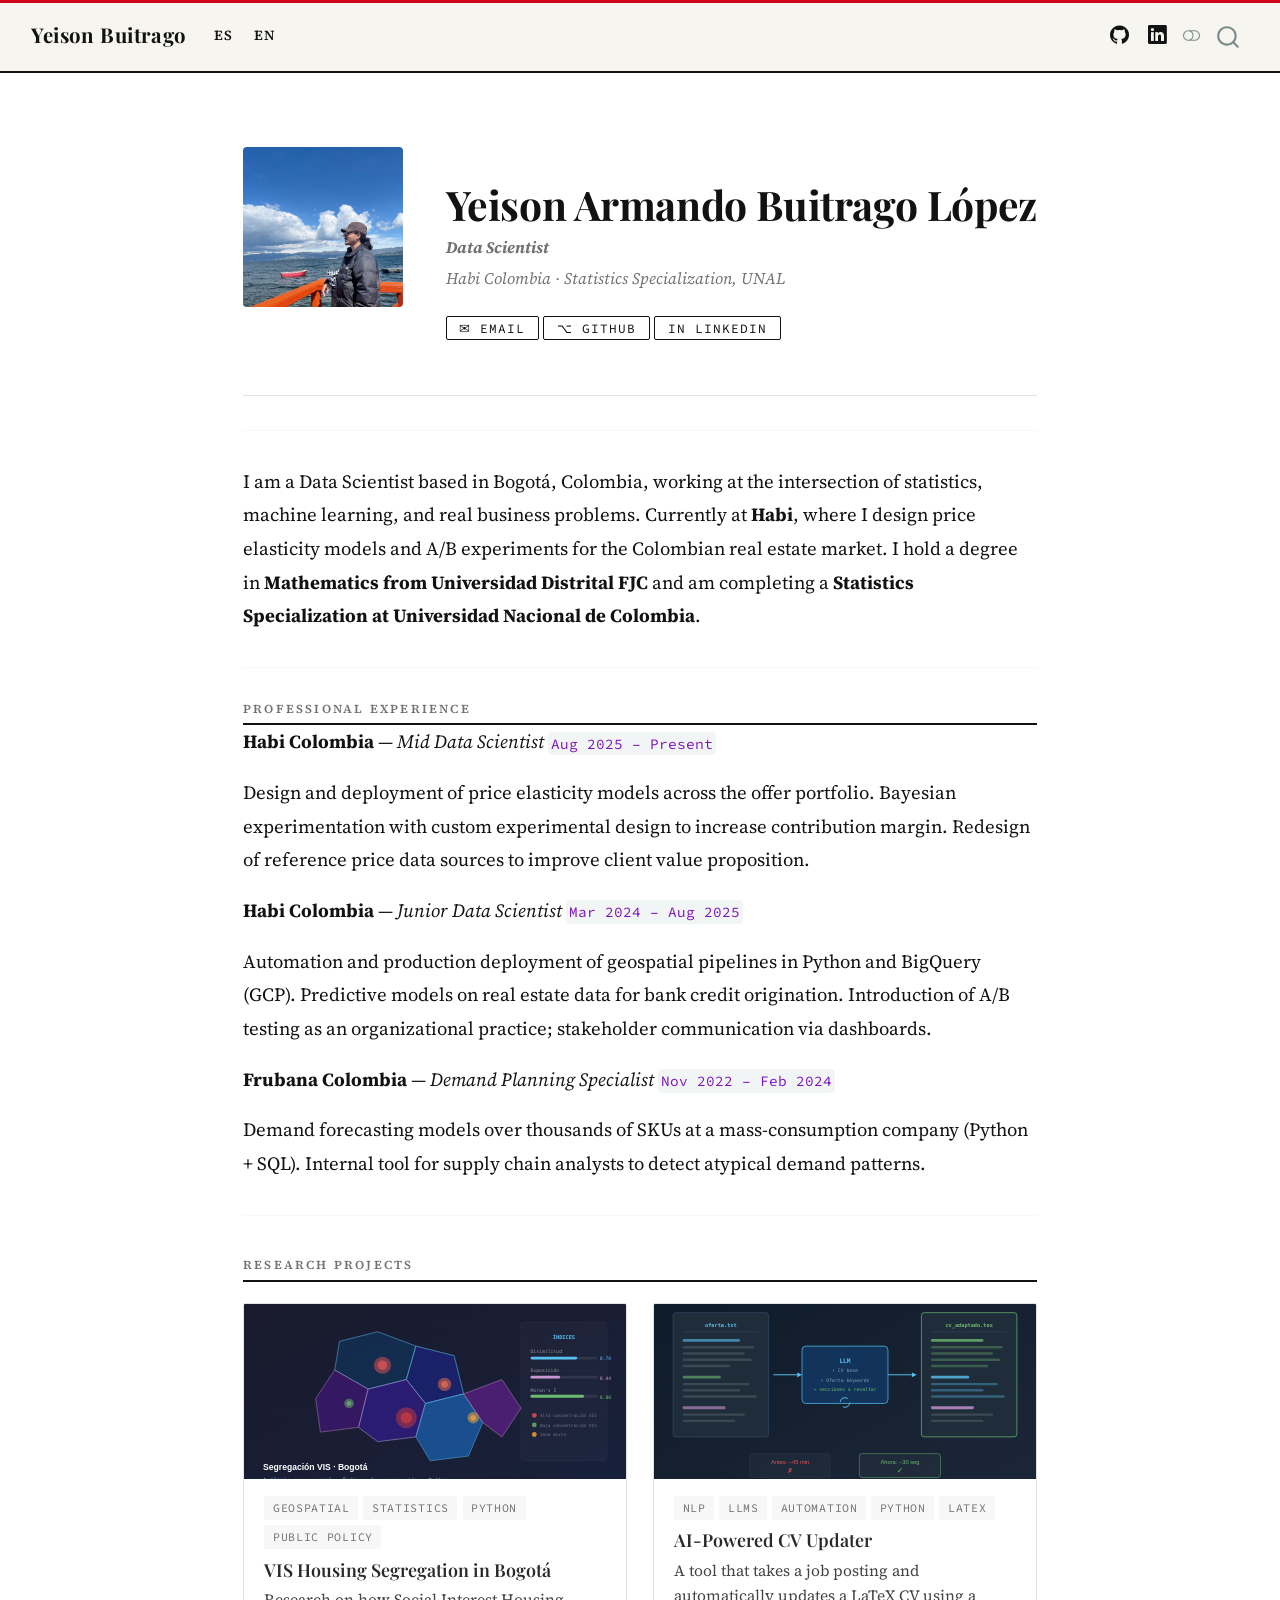
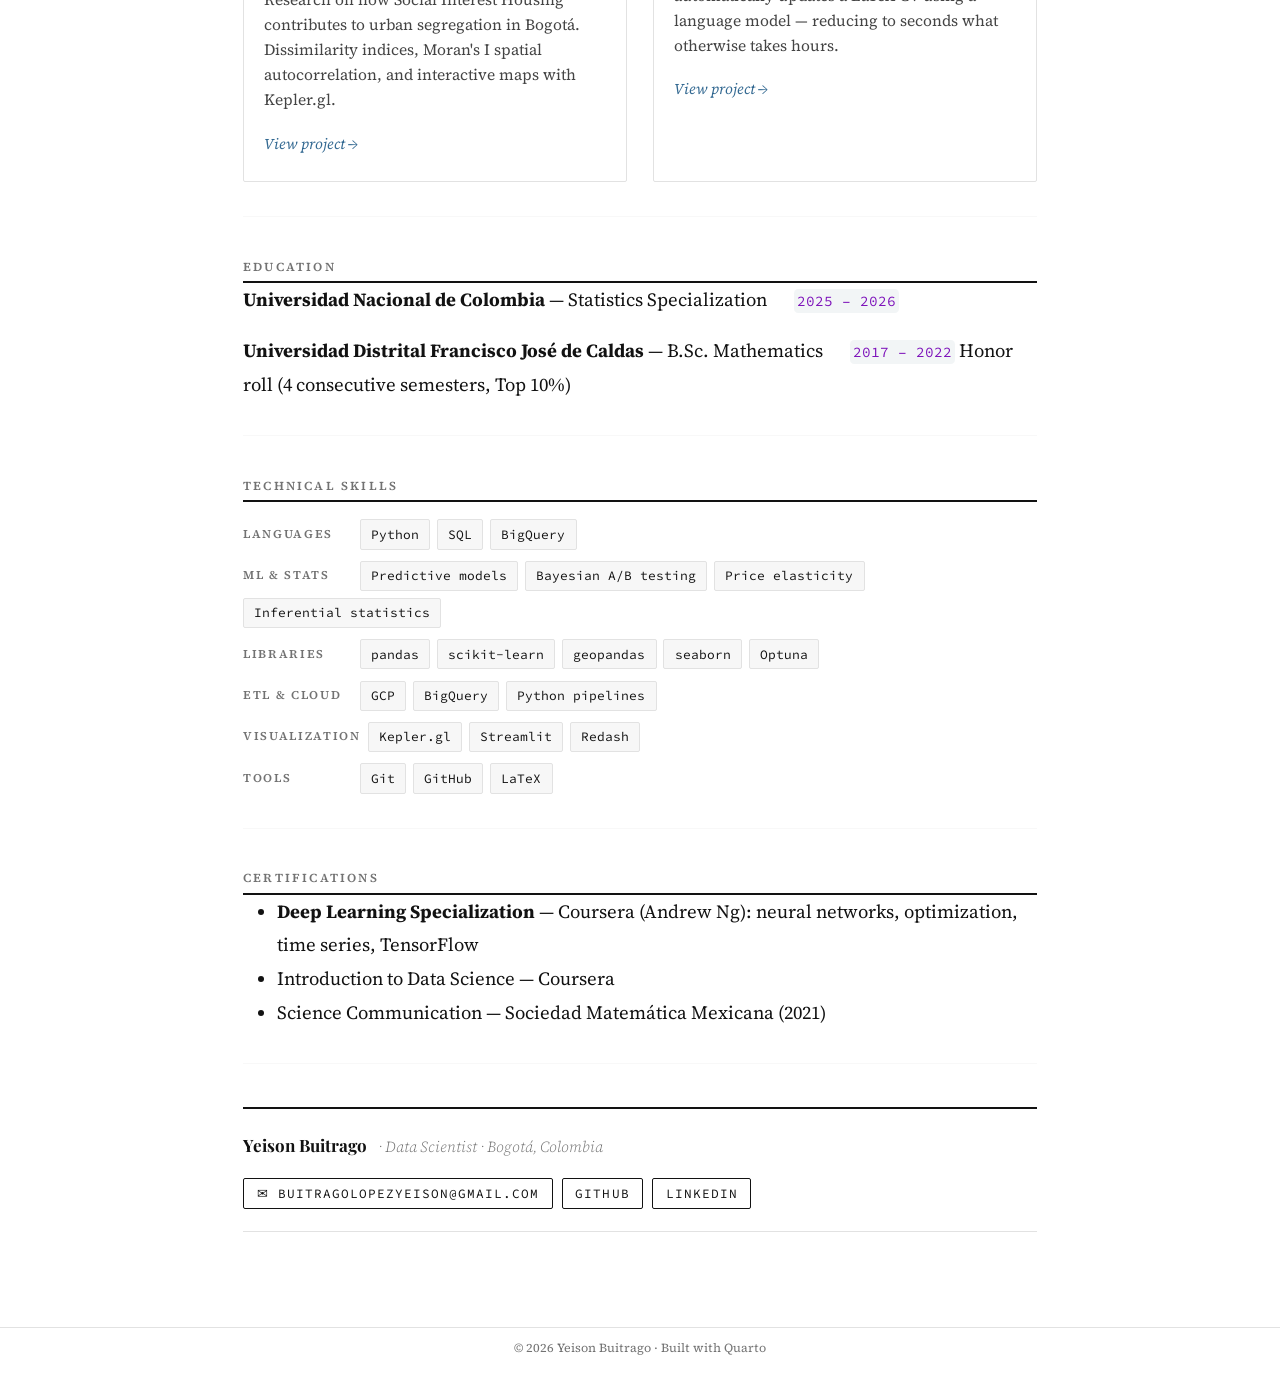
==== commit 2176ba6e: "fix: replace darkly with flatly for dark mode, full CSS control Co-Authored-By: Claude Sonnet 4.6 <n" ====
--- a/docs/index.html
+++ b/docs/index.html
@@ -46,7 +46,7 @@
 <script src="site_libs/bootstrap/bootstrap.min.js"></script>
 <link href="site_libs/bootstrap/bootstrap-icons.css" rel="stylesheet">
 <link href="site_libs/bootstrap/bootstrap-db4f6bcde5add5e53d412e5a0f7914d6.min.css" rel="stylesheet" append-hash="true" class="quarto-color-scheme" id="quarto-bootstrap" data-mode="light">
-<link href="site_libs/bootstrap/bootstrap-dark-aebc2c3838d79da0bbead743fa6df50b.min.css" rel="stylesheet" append-hash="true" class="quarto-color-scheme quarto-color-alternate" id="quarto-bootstrap" data-mode="dark">
+<link href="site_libs/bootstrap/bootstrap-dark-f1b47aa52473c92c613ada689d1297e6.min.css" rel="stylesheet" append-hash="true" class="quarto-color-scheme quarto-color-alternate" id="quarto-bootstrap" data-mode="light">
 <link href="site_libs/bootstrap/bootstrap-db4f6bcde5add5e53d412e5a0f7914d6.min.css" rel="stylesheet" append-hash="true" class="quarto-color-scheme-extra" id="quarto-bootstrap" data-mode="light">
 <script id="quarto-search-options" type="application/json">{
   "location": "navbar",
--- a/docs/styles.css
+++ b/docs/styles.css
@@ -37,7 +37,8 @@
 
 /* ── Navbar ── */
 .navbar {
-  border-bottom: 1px solid var(--nyt-rule);
+  background-color: #F7F5F0 !important;
+  border-bottom: 2px solid #121212;
   padding: 0.6rem 1rem;
 }
 
@@ -46,7 +47,7 @@
   font-size: 1.2rem;
   font-weight: 700;
   letter-spacing: 0.02em;
-  color: var(--nyt-dark) !important;
+  color: #121212 !important;
 }
 
 .navbar .nav-link {
@@ -54,7 +55,8 @@
   font-size: 0.82rem;
   text-transform: uppercase;
   letter-spacing: 0.1em;
-  color: var(--nyt-dark) !important;
+  color: #121212 !important;
+  font-weight: 600;
 }
 
 .navbar .nav-link:hover {
@@ -358,52 +360,152 @@
 /* ══════════════════════════
    DARK MODE
    ══════════════════════════ */
+
+/* 1. Override Bootstrap's own CSS variables first */
 [data-bs-theme="dark"] {
+  --bs-body-color:       #F0EDE6 !important;
+  --bs-body-bg:          #111111 !important;
+  --bs-emphasis-color:   #F0EDE6 !important;
+  --bs-secondary-color:  #aaaaaa !important;
+  --bs-heading-color:    #F0EDE6 !important;
+  --bs-link-color:       #7EB8D4 !important;
+  --bs-border-color:     #333333 !important;
+
+  /* our custom vars */
   --nyt-dark:  #F0EDE6;
-  --nyt-gray:  #999;
-  --nyt-rule:  #2d2d2d;
+  --nyt-gray:  #aaaaaa;
+  --nyt-rule:  #333333;
   --nyt-light: #1e1e1e;
   --nyt-link:  #7EB8D4;
 }
 
-[data-bs-theme="dark"] body { background: #111; color: var(--nyt-dark); }
-
-[data-bs-theme="dark"] .navbar {
-  background-color: #111 !important;
-  border-bottom-color: #2d2d2d;
-}
-
-[data-bs-theme="dark"] .navbar-brand,
-[data-bs-theme="dark"] .navbar .nav-link {
-  color: var(--nyt-dark) !important;
-}
-
-[data-bs-theme="dark"] .author-photo img {
-  filter: grayscale(20%) brightness(0.9);
-}
-
-[data-bs-theme="dark"] .project-card {
+/* 2. Body & all Quarto content containers */
+html[data-bs-theme="dark"],
+html[data-bs-theme="dark"] body,
+html[data-bs-theme="dark"] #quarto-content,
+html[data-bs-theme="dark"] main,
+html[data-bs-theme="dark"] .page-columns,
+html[data-bs-theme="dark"] .column-body,
+html[data-bs-theme="dark"] article {
+  background-color: #111111 !important;
+  color: #F0EDE6 !important;
+}
+
+/* 3. All text-bearing elements — nuclear option */
+html[data-bs-theme="dark"] p,
+html[data-bs-theme="dark"] li,
+html[data-bs-theme="dark"] td,
+html[data-bs-theme="dark"] th,
+html[data-bs-theme="dark"] span,
+html[data-bs-theme="dark"] strong,
+html[data-bs-theme="dark"] em,
+html[data-bs-theme="dark"] b,
+html[data-bs-theme="dark"] i,
+html[data-bs-theme="dark"] blockquote,
+html[data-bs-theme="dark"] label,
+html[data-bs-theme="dark"] div:not(.navbar):not(.project-card),
+html[data-bs-theme="dark"] #quarto-content *:not(a):not(code):not(.navbar *):not(.project-card) {
+  color: #F0EDE6 !important;
+}
+
+html[data-bs-theme="dark"] h1,
+html[data-bs-theme="dark"] h3,
+html[data-bs-theme="dark"] h4 {
+  color: #F0EDE6 !important;
+}
+
+html[data-bs-theme="dark"] h2 {
+  color: #aaaaaa !important;
+  border-bottom-color: #F0EDE6 !important;
+}
+
+/* 4. Navbar */
+html[data-bs-theme="dark"] .navbar {
+  background-color: #1a1a1a !important;
+  border-bottom: 2px solid #555 !important;
+}
+
+html[data-bs-theme="dark"] .navbar-brand,
+html[data-bs-theme="dark"] .navbar .nav-link,
+html[data-bs-theme="dark"] .navbar .navbar-toggler-icon {
+  color: #F0EDE6 !important;
+}
+
+html[data-bs-theme="dark"] .navbar .nav-link:hover {
+  color: #D0021B !important;
+}
+
+/* 5. Author section */
+html[data-bs-theme="dark"] .author-header {
+  border-bottom-color: #333;
+}
+html[data-bs-theme="dark"] .author-info > p {
+  color: #aaaaaa !important;
+}
+html[data-bs-theme="dark"] .author-photo img {
+  filter: brightness(0.9);
+}
+
+/* 6. Contact links */
+html[data-bs-theme="dark"] .contact-links a {
+  color: #F0EDE6 !important;
+  border-color: #666 !important;
+}
+html[data-bs-theme="dark"] .contact-links a:hover {
+  background: #F0EDE6 !important;
+  color: #111 !important;
+}
+
+/* 7. Skills */
+html[data-bs-theme="dark"] .skill-label { color: #aaaaaa !important; }
+html[data-bs-theme="dark"] .skill-pill {
+  background: #222 !important;
+  color: #ddd !important;
+  border-color: #444 !important;
+}
+
+/* 8. Project cards */
+html[data-bs-theme="dark"] .project-card {
+  background: #1a1a1a !important;
+  border-color: #333 !important;
+}
+html[data-bs-theme="dark"] .project-card-body h3 { color: #F0EDE6 !important; }
+html[data-bs-theme="dark"] .project-card-body p  { color: #bbbbbb !important; }
+html[data-bs-theme="dark"] .tag {
+  background: #222 !important;
+  color: #aaaaaa !important;
+}
+html[data-bs-theme="dark"] .project-link { color: #7EB8D4 !important; }
+
+/* 9. Contact strip */
+html[data-bs-theme="dark"] .contact-strip {
+  border-top-color: #555 !important;
+  border-bottom-color: #333 !important;
   background: #1a1a1a;
-  border-color: #2d2d2d;
-}
-
-[data-bs-theme="dark"] .project-card-body p { color: #aaa; }
-
-[data-bs-theme="dark"] .contact-links a,
-[data-bs-theme="dark"] .contact-strip-links a {
-  color: var(--nyt-dark);
-  border-color: #555;
-}
-
-[data-bs-theme="dark"] .contact-links a:hover,
-[data-bs-theme="dark"] .contact-strip-links a:hover {
-  background: var(--nyt-dark);
-  color: #111;
-}
-
-[data-bs-theme="dark"] .contact-strip {
-  border-top-color: #555;
-  border-bottom-color: #2d2d2d;
+}
+html[data-bs-theme="dark"] .contact-strip-name       { color: #F0EDE6 !important; }
+html[data-bs-theme="dark"] .contact-strip-name span  { color: #aaaaaa !important; }
+html[data-bs-theme="dark"] .contact-strip-links a {
+  color: #F0EDE6 !important;
+  border-color: #666 !important;
+}
+html[data-bs-theme="dark"] .contact-strip-links a:hover {
+  background: #F0EDE6 !important;
+  color: #111 !important;
+}
+
+/* 10. Tables */
+html[data-bs-theme="dark"] table,
+html[data-bs-theme="dark"] td,
+html[data-bs-theme="dark"] th {
+  color: #F0EDE6 !important;
+  border-color: #333 !important;
+}
+
+/* 11. Footer */
+html[data-bs-theme="dark"] .nav-footer,
+html[data-bs-theme="dark"] .nav-footer a {
+  color: #aaaaaa !important;
 }
 
 /* ── Mobile ── */
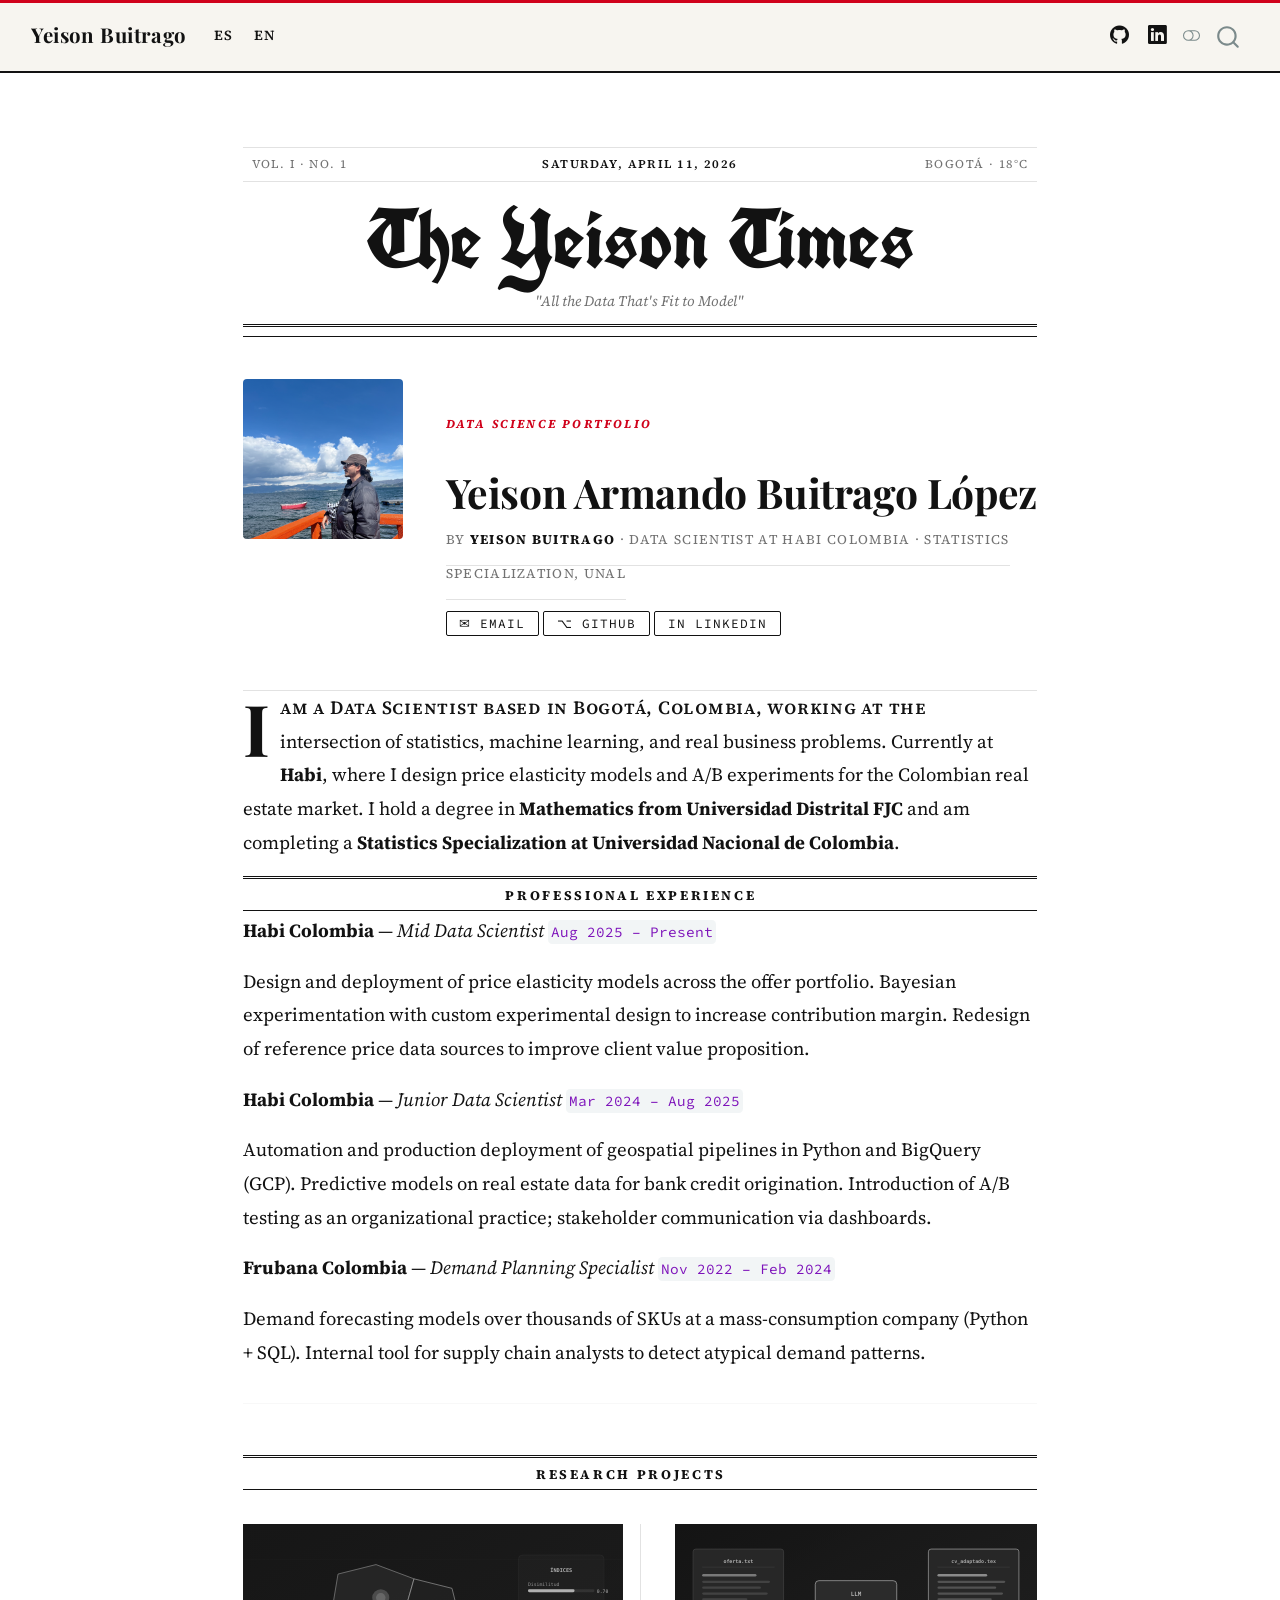
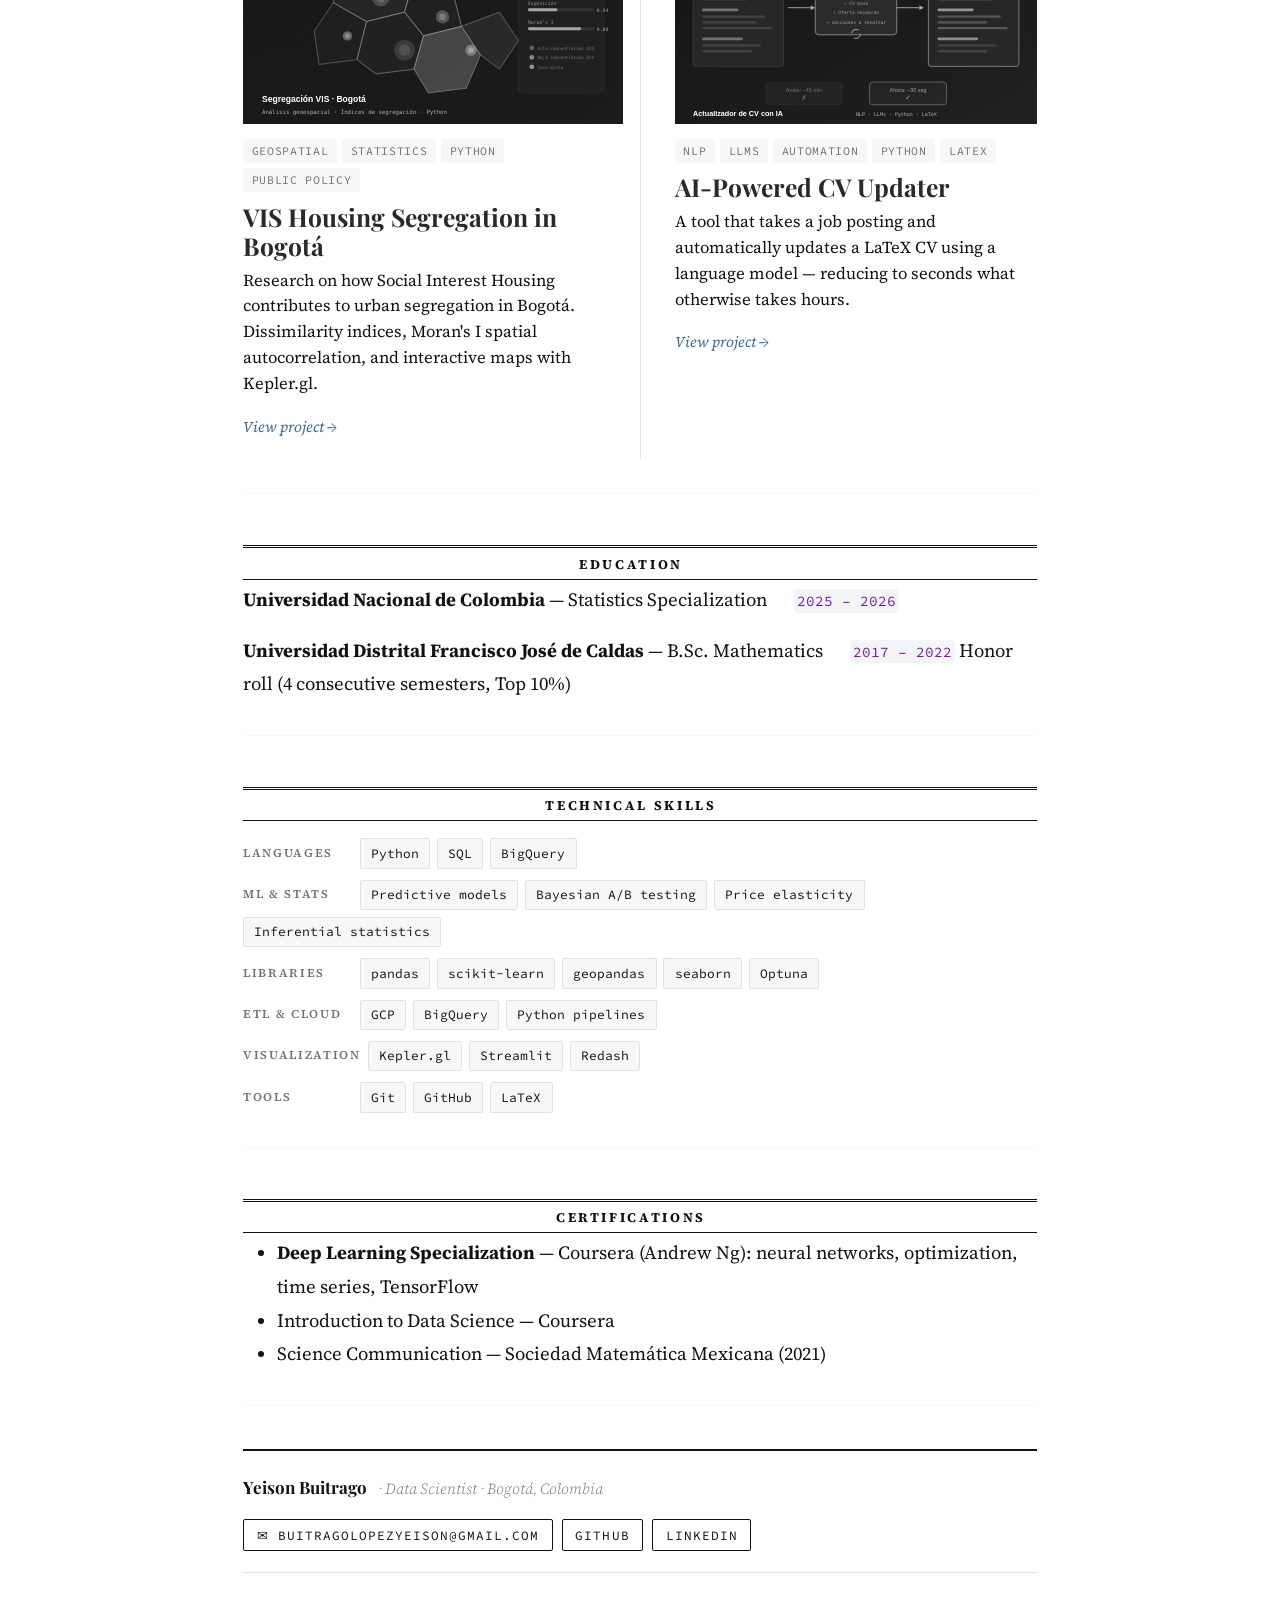
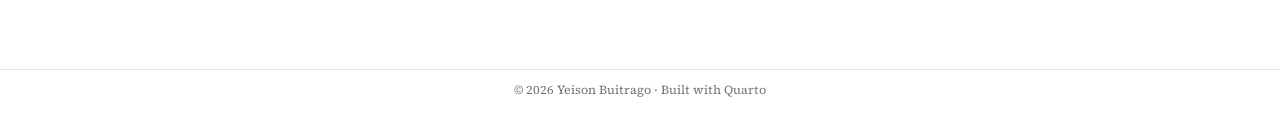
==== commit 037d3c4e: "design: push NYT editorial style — masthead, kicker, drop cap, article-style projects Add newspaper " ====
--- a/docs/index.html
+++ b/docs/index.html
@@ -46,7 +46,7 @@
 <script src="site_libs/bootstrap/bootstrap.min.js"></script>
 <link href="site_libs/bootstrap/bootstrap-icons.css" rel="stylesheet">
 <link href="site_libs/bootstrap/bootstrap-db4f6bcde5add5e53d412e5a0f7914d6.min.css" rel="stylesheet" append-hash="true" class="quarto-color-scheme" id="quarto-bootstrap" data-mode="light">
-<link href="site_libs/bootstrap/bootstrap-dark-f1b47aa52473c92c613ada689d1297e6.min.css" rel="stylesheet" append-hash="true" class="quarto-color-scheme quarto-color-alternate" id="quarto-bootstrap" data-mode="light">
+<link href="site_libs/bootstrap/bootstrap-dark-aebc2c3838d79da0bbead743fa6df50b.min.css" rel="stylesheet" append-hash="true" class="quarto-color-scheme quarto-color-alternate" id="quarto-bootstrap" data-mode="dark">
 <link href="site_libs/bootstrap/bootstrap-db4f6bcde5add5e53d412e5a0f7914d6.min.css" rel="stylesheet" append-hash="true" class="quarto-color-scheme-extra" id="quarto-bootstrap" data-mode="light">
 <script id="quarto-search-options" type="application/json">{
   "location": "navbar",
@@ -300,22 +300,34 @@
 
 
 
+<header class="masthead">
+  <div class="masthead-top">
+    <span class="edition">Vol. I · No. 1</span>
+    <span class="date">Saturday, April 11, 2026</span>
+    <span class="locale">Bogotá · 18°C</span>
+  </div>
+  <h1 class="masthead-title">The Yeison Times</h1>
+  <div class="masthead-tagline">"All the Data That's Fit to Model"</div>
+  <div class="masthead-rule"></div>
+</header>
 <div class="author-header">
 <div class="author-photo">
 <p><img src="assets/yeison.png" class="img-fluid"></p>
 </div>
-<section id="yeison-armando-buitrago-lópez" class="level1 author-info">
+<div class="author-info">
+<p><span class="kicker">Data Science Portfolio</span></p>
+<section id="yeison-armando-buitrago-lópez" class="level1">
 <h1>Yeison Armando Buitrago López</h1>
-<p><strong>Data Scientist</strong></p>
-<p>Habi Colombia · Statistics Specialization, UNAL</p>
+<p><span class="byline">By <strong>YEISON BUITRAGO</strong> · Data Scientist at Habi Colombia · Statistics Specialization, UNAL</span></p>
 <div class="contact-links">
 <p><a href="mailto:buitragolopezyeison@gmail.com">✉ Email</a> <a href="https://github.com/YeisonBL">⌥ GitHub</a> <a href="https://linkedin.com/in/yeisonabl">in LinkedIn</a></p>
 </div>
 </section>
 </div>
-<hr>
+</div>
+<div class="lede">
 <p>I am a Data Scientist based in Bogotá, Colombia, working at the intersection of statistics, machine learning, and real business problems. Currently at <strong>Habi</strong>, where I design price elasticity models and A/B experiments for the Colombian real estate market. I hold a degree in <strong>Mathematics from Universidad Distrital FJC</strong> and am completing a <strong>Statistics Specialization at Universidad Nacional de Colombia</strong>.</p>
-<hr>
+</div>
 <section id="professional-experience" class="level2">
 <h2 class="anchored" data-anchor-id="professional-experience">Professional Experience</h2>
 <p><strong>Habi Colombia</strong> — <em>Mid Data Scientist</em> <code>Aug 2025 – Present</code></p>
--- a/docs/styles.css
+++ b/docs/styles.css
@@ -2,7 +2,7 @@
    NYT-inspired editorial design
    ════════════════════════════════════════ */
 
-@import url('https://fonts.googleapis.com/css2?family=Playfair+Display:ital,wght@0,400;0,600;0,700;0,900;1,400;1,600&family=Source+Serif+4:ital,wght@0,300;0,400;0,600;1,300;1,400&family=Source+Code+Pro:wght@400;500&display=swap');
+@import url('https://fonts.googleapis.com/css2?family=Playfair+Display:ital,wght@0,400;0,600;0,700;0,900;1,400;1,600&family=Source+Serif+4:ital,wght@0,300;0,400;0,600;1,300;1,400&family=Source+Code+Pro:wght@400;500&family=UnifrakturCook:wght@700&display=swap');
 
 /* ── Variables ── */
 :root {
@@ -35,6 +35,117 @@
   z-index: 9999;
 }
 
+/* ══════════════════════════════════════════
+   MASTHEAD — newspaper front page nameplate
+   ══════════════════════════════════════════ */
+.masthead {
+  text-align: center;
+  margin: 2.5rem 0 1.5rem;
+  padding-bottom: 0.5rem;
+  border-bottom: 1px solid var(--nyt-dark);
+}
+
+.masthead-top {
+  display: flex;
+  justify-content: space-between;
+  align-items: center;
+  font-family: 'Source Serif 4', serif;
+  font-size: 0.7rem;
+  text-transform: uppercase;
+  letter-spacing: 0.12em;
+  color: var(--nyt-gray);
+  border-top: 1px solid var(--nyt-rule);
+  border-bottom: 1px solid var(--nyt-rule);
+  padding: 0.35rem 0.5rem;
+  margin-bottom: 1rem;
+}
+
+.masthead-top .edition  { text-align: left;   flex: 1; }
+.masthead-top .date     { text-align: center; flex: 1; font-weight: 600; color: var(--nyt-dark); }
+.masthead-top .locale   { text-align: right;  flex: 1; }
+
+.masthead-title {
+  font-family: 'UnifrakturCook', 'Playfair Display', serif;
+  font-weight: 700;
+  font-size: 4.8rem;
+  line-height: 1;
+  letter-spacing: -0.01em;
+  color: var(--nyt-dark);
+  margin: 0.2rem 0 0.4rem;
+  border: none !important;
+}
+
+.masthead-tagline {
+  font-family: 'Source Serif 4', serif;
+  font-style: italic;
+  font-size: 0.85rem;
+  color: var(--nyt-gray);
+  margin-bottom: 0.6rem;
+}
+
+.masthead-rule {
+  border-top: 3px double var(--nyt-dark);
+  margin: 0.4rem 0 0;
+}
+
+/* ── Kicker / eyebrow label ── */
+.kicker {
+  display: block;
+  font-family: 'Source Serif 4', serif;
+  font-size: 0.72rem;
+  font-weight: 700;
+  text-transform: uppercase;
+  letter-spacing: 0.18em;
+  color: var(--nyt-red);
+  margin: 2rem 0 0.5rem;
+}
+
+/* ── Byline ── */
+.byline {
+  font-family: 'Source Serif 4', serif;
+  font-size: 0.78rem;
+  text-transform: uppercase;
+  letter-spacing: 0.1em;
+  color: var(--nyt-gray);
+  margin: 0.3rem 0 1.5rem;
+  padding-bottom: 1rem;
+  border-bottom: 1px solid var(--nyt-rule);
+}
+.byline strong { color: var(--nyt-dark); }
+
+/* ── Drop cap on the lede paragraph ── */
+.lede > p:first-of-type::first-letter {
+  font-family: 'Playfair Display', serif;
+  font-weight: 700;
+  font-size: 4.2rem;
+  line-height: 0.88;
+  float: left;
+  padding: 0.35rem 0.55rem 0 0;
+  color: var(--nyt-dark);
+}
+
+.lede > p:first-of-type::first-line {
+  font-variant: small-caps;
+  letter-spacing: 0.04em;
+  font-weight: 600;
+}
+
+/* ── Pull quote ── */
+.pullquote {
+  font-family: 'Playfair Display', serif;
+  font-size: 1.6rem;
+  font-weight: 600;
+  line-height: 1.25;
+  font-style: italic;
+  text-align: center;
+  margin: 2rem auto;
+  padding: 1.25rem 1rem;
+  max-width: 80%;
+  border-top: 3px double var(--nyt-dark);
+  border-bottom: 3px double var(--nyt-dark);
+  color: var(--nyt-dark);
+}
+
 /* ── Navbar ── */
 .navbar {
   background-color: #F7F5F0 !important;
@@ -76,15 +187,17 @@
 
 h2 {
   font-family: 'Source Serif 4', serif;
-  font-size: 0.72rem;
-  font-weight: 600;
-  text-transform: uppercase;
-  letter-spacing: 0.18em;
-  color: var(--nyt-gray);
-  margin-top: 2.5rem;
-  margin-bottom: 0;
-  padding-bottom: 0.4rem;
-  border-bottom: 2px solid var(--nyt-dark);
+  font-size: 0.78rem;
+  font-weight: 700;
+  text-transform: uppercase;
+  letter-spacing: 0.2em;
+  color: var(--nyt-dark);
+  margin-top: 3rem;
+  margin-bottom: 0.2rem;
+  padding: 0.5rem 0 0.35rem;
+  border-top: 3px double var(--nyt-dark);
+  border-bottom: 1px solid var(--nyt-dark);
+  text-align: center;
 }
 
 h3 {
@@ -211,59 +324,67 @@
   white-space: nowrap;
 }
 
-/* ── Project cards ── */
+/* ── Projects as editorial articles (no boxes, thin vertical rule) ── */
 .project-grid {
   display: grid;
-  grid-template-columns: repeat(auto-fit, minmax(280px, 1fr));
-  gap: 1.5rem;
-  margin: 1.25rem 0;
+  grid-template-columns: 1fr 1fr;
+  gap: 0 2rem;
+  margin: 1.5rem 0 0;
+  padding-top: 0.5rem;
 }
 
 .project-card {
-  border: 1px solid var(--nyt-rule);
-  border-radius: 2px;
-  overflow: hidden;
-  transition: box-shadow 0.2s;
-  background: #fff;
-}
-
-.project-card:hover {
-  box-shadow: 0 4px 20px rgba(0,0,0,0.1);
+  background: transparent;
+  border: none;
+  border-radius: 0;
+  padding: 0 0 1rem;
+  position: relative;
+}
+
+/* Vertical rule between the two columns */
+.project-card + .project-card {
+  border-left: 1px solid var(--nyt-rule);
+  padding-left: 2rem;
+  margin-left: -1rem;
 }
 
 .project-card > a {
   display: block;
   line-height: 0;
+  margin-bottom: 0.9rem;
 }
 
 .project-card > a img {
   width: 100%;
-  height: 175px;
+  height: 200px;
   object-fit: cover;
   display: block;
-  filter: grayscale(10%);
-  transition: filter 0.2s;
+  filter: grayscale(100%) contrast(1.05);
+  transition: filter 0.25s;
 }
 
 .project-card:hover > a img {
-  filter: grayscale(0%);
+  filter: grayscale(40%) contrast(1.05);
 }
 
 .project-card-body {
-  padding: 1rem 1.2rem 1.3rem;
+  padding: 0;
 }
 
 .project-card-body h3 {
-  font-size: 1.05rem;
-  margin-top: 0.4rem;
-  margin-bottom: 0.4rem;
+  font-family: 'Playfair Display', serif;
+  font-size: 1.45rem;
+  font-weight: 700;
+  line-height: 1.18;
+  margin: 0.3rem 0 0.45rem;
 }
 
 .project-card-body p {
-  font-size: 0.92rem;
-  color: #444;
-  line-height: 1.6;
-  margin-bottom: 0.8rem;
+  font-family: 'Source Serif 4', serif;
+  font-size: 0.98rem;
+  color: var(--nyt-dark);
+  line-height: 1.55;
+  margin-bottom: 0.7rem;
 }
 
 .project-tags {
@@ -359,19 +480,12 @@
 
 /* ══════════════════════════
    DARK MODE
+   Bootstrap darkly handles base dark bg/text.
+   We override every hardcoded light color above.
    ══════════════════════════ */
 
-/* 1. Override Bootstrap's own CSS variables first */
-[data-bs-theme="dark"] {
-  --bs-body-color:       #F0EDE6 !important;
-  --bs-body-bg:          #111111 !important;
-  --bs-emphasis-color:   #F0EDE6 !important;
-  --bs-secondary-color:  #aaaaaa !important;
-  --bs-heading-color:    #F0EDE6 !important;
-  --bs-link-color:       #7EB8D4 !important;
-  --bs-border-color:     #333333 !important;
-
-  /* our custom vars */
+/* Override CSS variables */
+body.quarto-dark {
   --nyt-dark:  #F0EDE6;
   --nyt-gray:  #aaaaaa;
   --nyt-rule:  #333333;
@@ -379,138 +493,82 @@
   --nyt-link:  #7EB8D4;
 }
 
-/* 2. Body & all Quarto content containers */
-html[data-bs-theme="dark"],
-html[data-bs-theme="dark"] body,
-html[data-bs-theme="dark"] #quarto-content,
-html[data-bs-theme="dark"] main,
-html[data-bs-theme="dark"] .page-columns,
-html[data-bs-theme="dark"] .column-body,
-html[data-bs-theme="dark"] article {
-  background-color: #111111 !important;
-  color: #F0EDE6 !important;
-}
-
-/* 3. All text-bearing elements — nuclear option */
-html[data-bs-theme="dark"] p,
-html[data-bs-theme="dark"] li,
-html[data-bs-theme="dark"] td,
-html[data-bs-theme="dark"] th,
-html[data-bs-theme="dark"] span,
-html[data-bs-theme="dark"] strong,
-html[data-bs-theme="dark"] em,
-html[data-bs-theme="dark"] b,
-html[data-bs-theme="dark"] i,
-html[data-bs-theme="dark"] blockquote,
-html[data-bs-theme="dark"] label,
-html[data-bs-theme="dark"] div:not(.navbar):not(.project-card),
-html[data-bs-theme="dark"] #quarto-content *:not(a):not(code):not(.navbar *):not(.project-card) {
-  color: #F0EDE6 !important;
-}
-
-html[data-bs-theme="dark"] h1,
-html[data-bs-theme="dark"] h3,
-html[data-bs-theme="dark"] h4 {
-  color: #F0EDE6 !important;
-}
-
-html[data-bs-theme="dark"] h2 {
-  color: #aaaaaa !important;
-  border-bottom-color: #F0EDE6 !important;
-}
-
-/* 4. Navbar */
-html[data-bs-theme="dark"] .navbar {
-  background-color: #1a1a1a !important;
-  border-bottom: 2px solid #555 !important;
-}
-
-html[data-bs-theme="dark"] .navbar-brand,
-html[data-bs-theme="dark"] .navbar .nav-link,
-html[data-bs-theme="dark"] .navbar .navbar-toggler-icon {
-  color: #F0EDE6 !important;
-}
-
-html[data-bs-theme="dark"] .navbar .nav-link:hover {
-  color: #D0021B !important;
-}
-
-/* 5. Author section */
-html[data-bs-theme="dark"] .author-header {
-  border-bottom-color: #333;
-}
-html[data-bs-theme="dark"] .author-info > p {
-  color: #aaaaaa !important;
-}
-html[data-bs-theme="dark"] .author-photo img {
-  filter: brightness(0.9);
-}
-
-/* 6. Contact links */
-html[data-bs-theme="dark"] .contact-links a {
-  color: #F0EDE6 !important;
-  border-color: #666 !important;
-}
-html[data-bs-theme="dark"] .contact-links a:hover {
-  background: #F0EDE6 !important;
-  color: #111 !important;
-}
-
-/* 7. Skills */
-html[data-bs-theme="dark"] .skill-label { color: #aaaaaa !important; }
-html[data-bs-theme="dark"] .skill-pill {
-  background: #222 !important;
-  color: #ddd !important;
-  border-color: #444 !important;
-}
-
-/* 8. Project cards */
-html[data-bs-theme="dark"] .project-card {
-  background: #1a1a1a !important;
-  border-color: #333 !important;
-}
-html[data-bs-theme="dark"] .project-card-body h3 { color: #F0EDE6 !important; }
-html[data-bs-theme="dark"] .project-card-body p  { color: #bbbbbb !important; }
-html[data-bs-theme="dark"] .tag {
-  background: #222 !important;
-  color: #aaaaaa !important;
-}
-html[data-bs-theme="dark"] .project-link { color: #7EB8D4 !important; }
-
-/* 9. Contact strip */
-html[data-bs-theme="dark"] .contact-strip {
-  border-top-color: #555 !important;
-  border-bottom-color: #333 !important;
-  background: #1a1a1a;
-}
-html[data-bs-theme="dark"] .contact-strip-name       { color: #F0EDE6 !important; }
-html[data-bs-theme="dark"] .contact-strip-name span  { color: #aaaaaa !important; }
-html[data-bs-theme="dark"] .contact-strip-links a {
-  color: #F0EDE6 !important;
-  border-color: #666 !important;
-}
-html[data-bs-theme="dark"] .contact-strip-links a:hover {
-  background: #F0EDE6 !important;
-  color: #111 !important;
-}
-
-/* 10. Tables */
-html[data-bs-theme="dark"] table,
-html[data-bs-theme="dark"] td,
-html[data-bs-theme="dark"] th {
-  color: #F0EDE6 !important;
-  border-color: #333 !important;
-}
-
-/* 11. Footer */
-html[data-bs-theme="dark"] .nav-footer,
-html[data-bs-theme="dark"] .nav-footer a {
-  color: #aaaaaa !important;
-}
+/* Base text color (overrides line 22: body { color: var(--nyt-dark) }) */
+body.quarto-dark { color: #F0EDE6 !important; }
+
+/* Headings (overrides lines 73, 83) */
+body.quarto-dark h1 { color: #F0EDE6 !important; }
+body.quarto-dark h2 { color: #aaaaaa !important; border-bottom-color: #aaa !important; }
+body.quarto-dark h3 { color: #F0EDE6 !important; }
+
+/* Navbar (overrides lines 40, 50, 58) */
+body.quarto-dark .navbar { background-color: #1a1a1a !important; border-bottom-color: #555 !important; }
+body.quarto-dark .navbar-brand { color: #F0EDE6 !important; }
+body.quarto-dark .navbar .nav-link { color: #F0EDE6 !important; }
+
+/* Author section (overrides lines 147, 163-164) */
+body.quarto-dark .author-info > p { color: #aaaaaa !important; }
+body.quarto-dark .contact-links a { color: #F0EDE6 !important; border-color: #666 !important; }
+body.quarto-dark .contact-links a:hover { background: #F0EDE6 !important; color: #111 !important; }
+
+/* Skills (overrides lines 199, 206-210) */
+body.quarto-dark .skill-label { color: #aaaaaa !important; }
+body.quarto-dark .skill-pill { background: #2a2a2a !important; color: #ddd !important; border-color: #444 !important; }
+
+/* Project cards (overrides lines 227, 264, 281-282) */
+body.quarto-dark .project-card { background: #1e1e2e !important; border-color: #333 !important; }
+body.quarto-dark .project-card-body p { color: #bbb !important; }
+body.quarto-dark .tag { background: #2a2a2a !important; color: #aaa !important; }
+body.quarto-dark .project-link { color: #7EB8D4 !important; }
+
+/* HR (overrides line 114) */
+body.quarto-dark hr { border-top-color: #333 !important; }
+
+/* Contact strip (overrides lines 302-303, 315, 322, 336-337) */
+body.quarto-dark .contact-strip { background: #1a1a1a !important; border-top-color: #555 !important; border-bottom-color: #333 !important; }
+body.quarto-dark .contact-strip-name { color: #F0EDE6 !important; }
+body.quarto-dark .contact-strip-name span { color: #aaaaaa !important; }
+body.quarto-dark .contact-strip-links a { color: #F0EDE6 !important; border-color: #666 !important; }
+body.quarto-dark .contact-strip-links a:hover { background: #F0EDE6 !important; color: #111 !important; }
+
+/* Footer (overrides line 356) */
+body.quarto-dark .nav-footer { color: #aaaaaa !important; border-top-color: #333 !important; }
+
+/* Masthead + editorial extras */
+body.quarto-dark .masthead { border-bottom-color: #F0EDE6 !important; }
+body.quarto-dark .masthead-top { border-top-color: #333 !important; border-bottom-color: #333 !important; color: #aaa !important; }
+body.quarto-dark .masthead-top .date { color: #F0EDE6 !important; }
+body.quarto-dark .masthead-title { color: #F0EDE6 !important; }
+body.quarto-dark .masthead-tagline { color: #aaa !important; }
+body.quarto-dark .masthead-rule { border-top-color: #F0EDE6 !important; }
+body.quarto-dark .kicker { color: #E86A7B !important; }
+body.quarto-dark .byline { color: #aaa !important; border-bottom-color: #333 !important; }
+body.quarto-dark .byline strong { color: #F0EDE6 !important; }
+body.quarto-dark .lede > p:first-of-type::first-letter { color: #F0EDE6 !important; }
+body.quarto-dark .pullquote { color: #F0EDE6 !important; border-top-color: #F0EDE6 !important; border-bottom-color: #F0EDE6 !important; }
+body.quarto-dark .project-card + .project-card { border-left-color: #333 !important; }
 
 /* ── Mobile ── */
 @media (max-width: 640px) {
   h1 { font-size: 1.8rem; }
+
+  .masthead-title { font-size: 2.6rem; }
+  .masthead-top { font-size: 0.6rem; flex-direction: column; gap: 0.1rem; }
+  .masthead-top .edition,
+  .masthead-top .date,
+  .masthead-top .locale { text-align: center; }
+
+  .project-grid { grid-template-columns: 1fr; gap: 1.5rem; }
+  .project-card + .project-card {
+    border-left: none;
+    border-top: 1px solid var(--nyt-rule);
+    padding-left: 0;
+    padding-top: 1.5rem;
+    margin-left: 0;
+  }
+
+  .lede > p:first-of-type::first-letter { font-size: 3rem; }
+  .pullquote { font-size: 1.2rem; max-width: 100%; }
 
   .author-header {
     flex-direction: column;
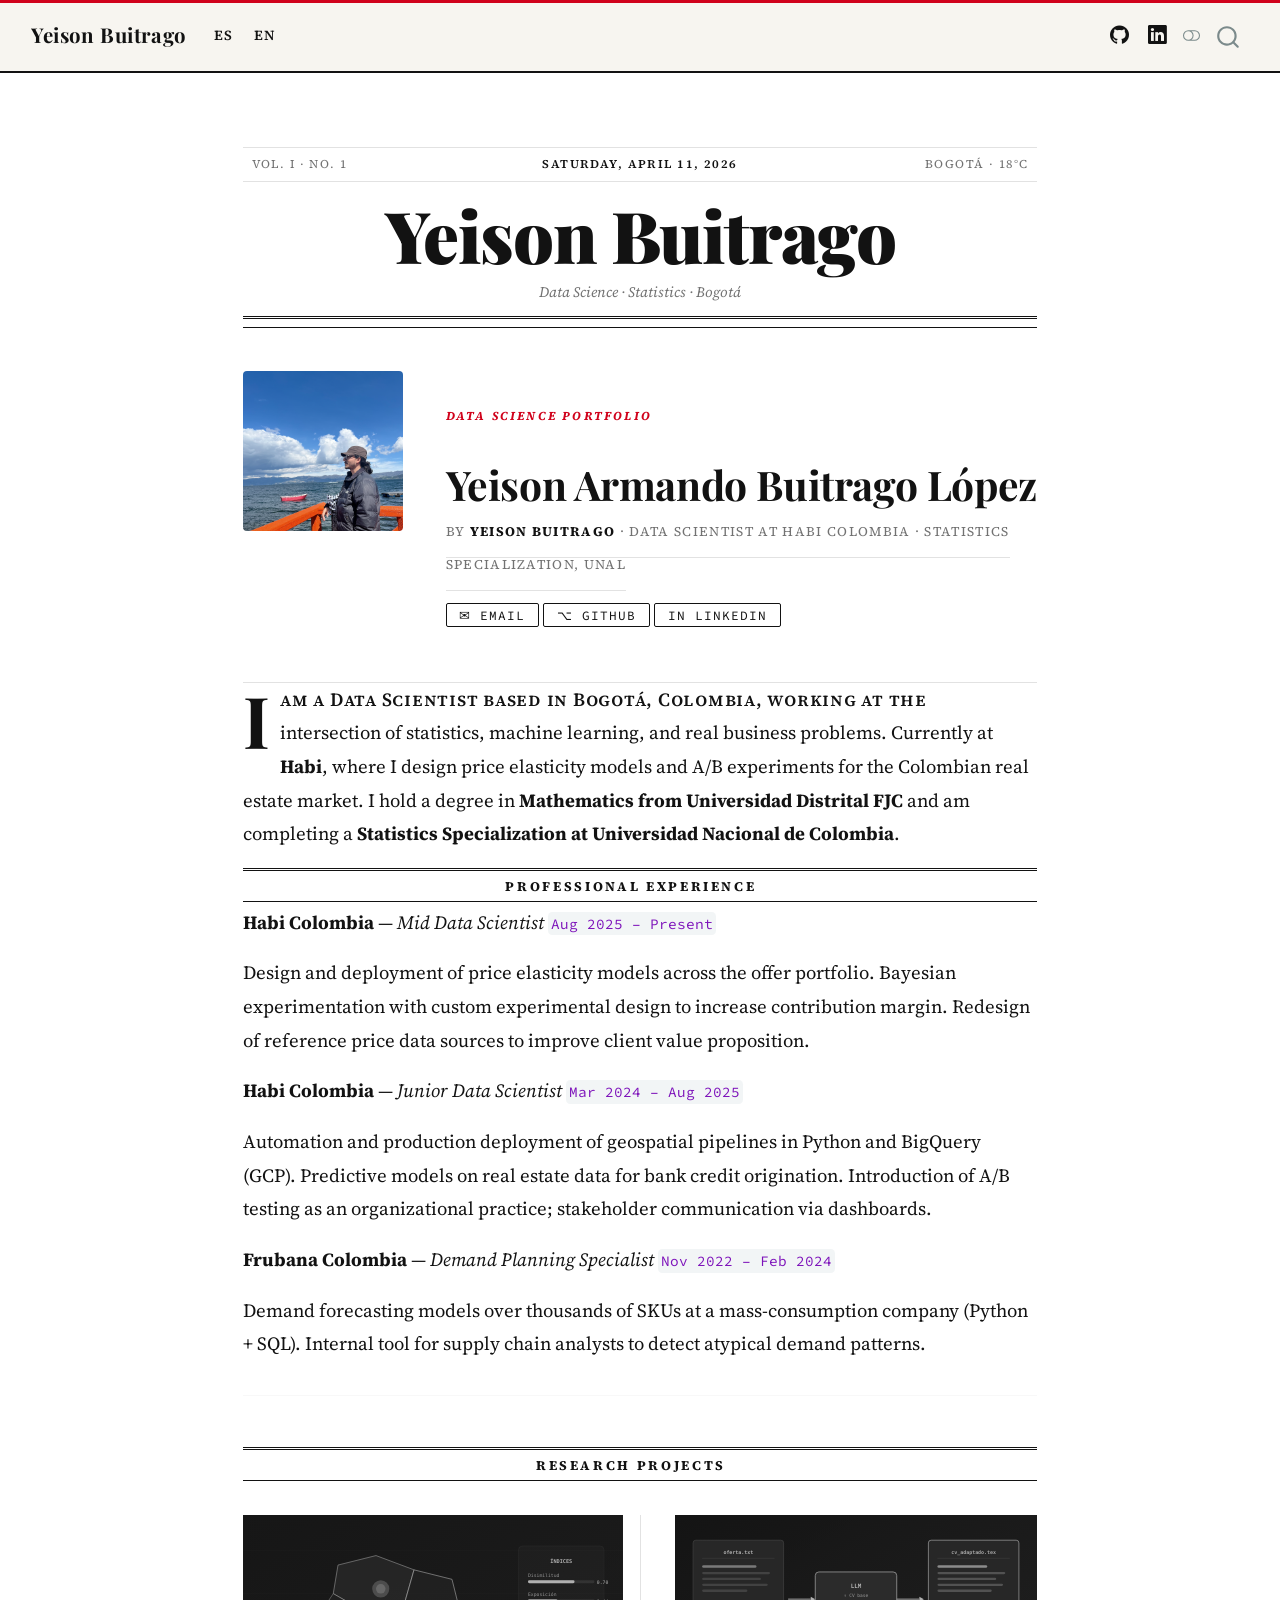
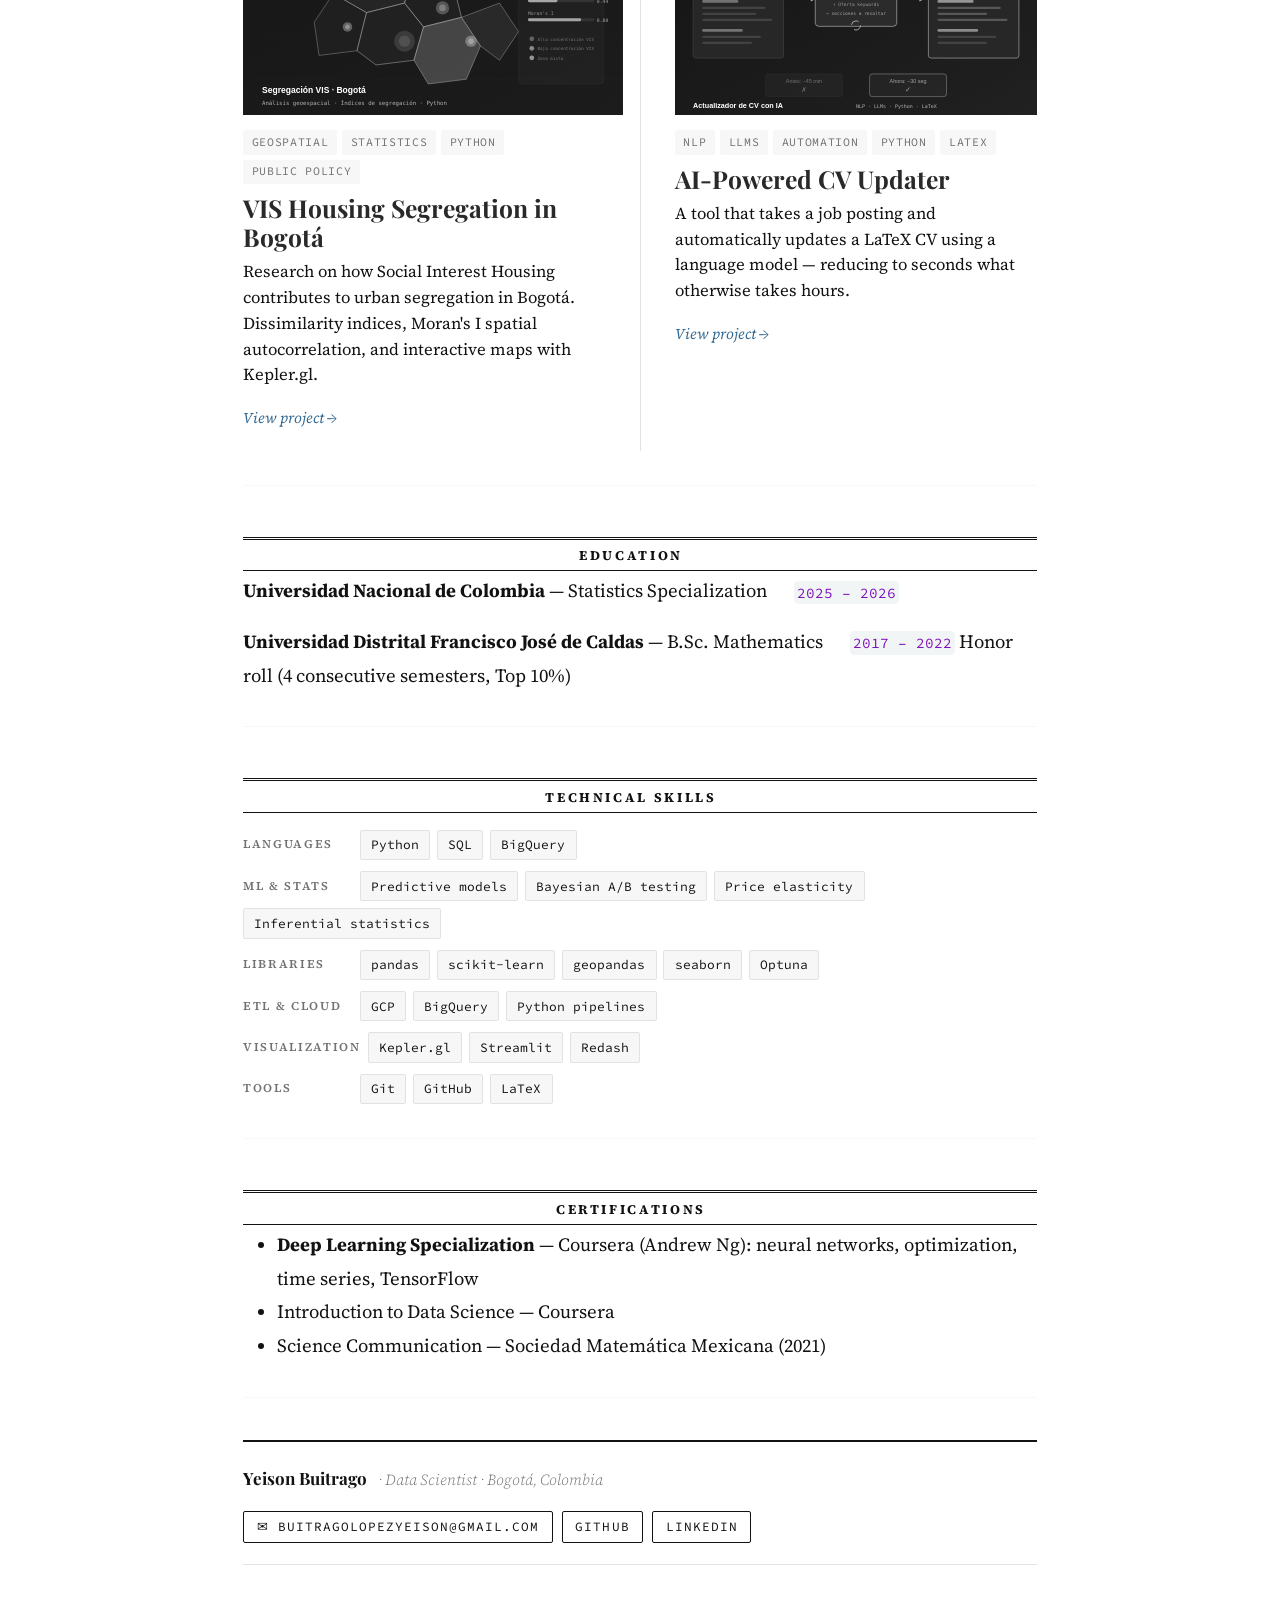
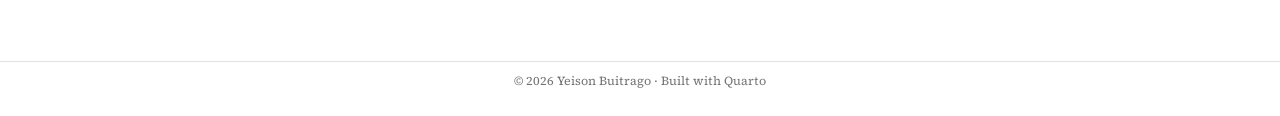
==== commit 12ea5c58: "design: replace masthead title with plain name in Playfair Display Black Swap "The Yeison Times" / g" ====
--- a/docs/index.html
+++ b/docs/index.html
@@ -306,8 +306,8 @@
     <span class="date">Saturday, April 11, 2026</span>
     <span class="locale">Bogotá · 18°C</span>
   </div>
-  <h1 class="masthead-title">The Yeison Times</h1>
-  <div class="masthead-tagline">"All the Data That's Fit to Model"</div>
+  <h1 class="masthead-title">Yeison Buitrago</h1>
+  <div class="masthead-tagline">Data Science · Statistics · Bogotá</div>
   <div class="masthead-rule"></div>
 </header>
 <div class="author-header">
--- a/docs/styles.css
+++ b/docs/styles.css
@@ -65,13 +65,13 @@
 .masthead-top .locale   { text-align: right;  flex: 1; }
 
 .masthead-title {
-  font-family: 'UnifrakturCook', 'Playfair Display', serif;
-  font-weight: 700;
-  font-size: 4.8rem;
+  font-family: 'Playfair Display', Georgia, serif;
+  font-weight: 900;
+  font-size: 4.2rem;
   line-height: 1;
-  letter-spacing: -0.01em;
-  color: var(--nyt-dark);
-  margin: 0.2rem 0 0.4rem;
+  letter-spacing: -0.02em;
+  color: var(--nyt-dark);
+  margin: 0.3rem 0 0.5rem;
   border: none !important;
 }
 
